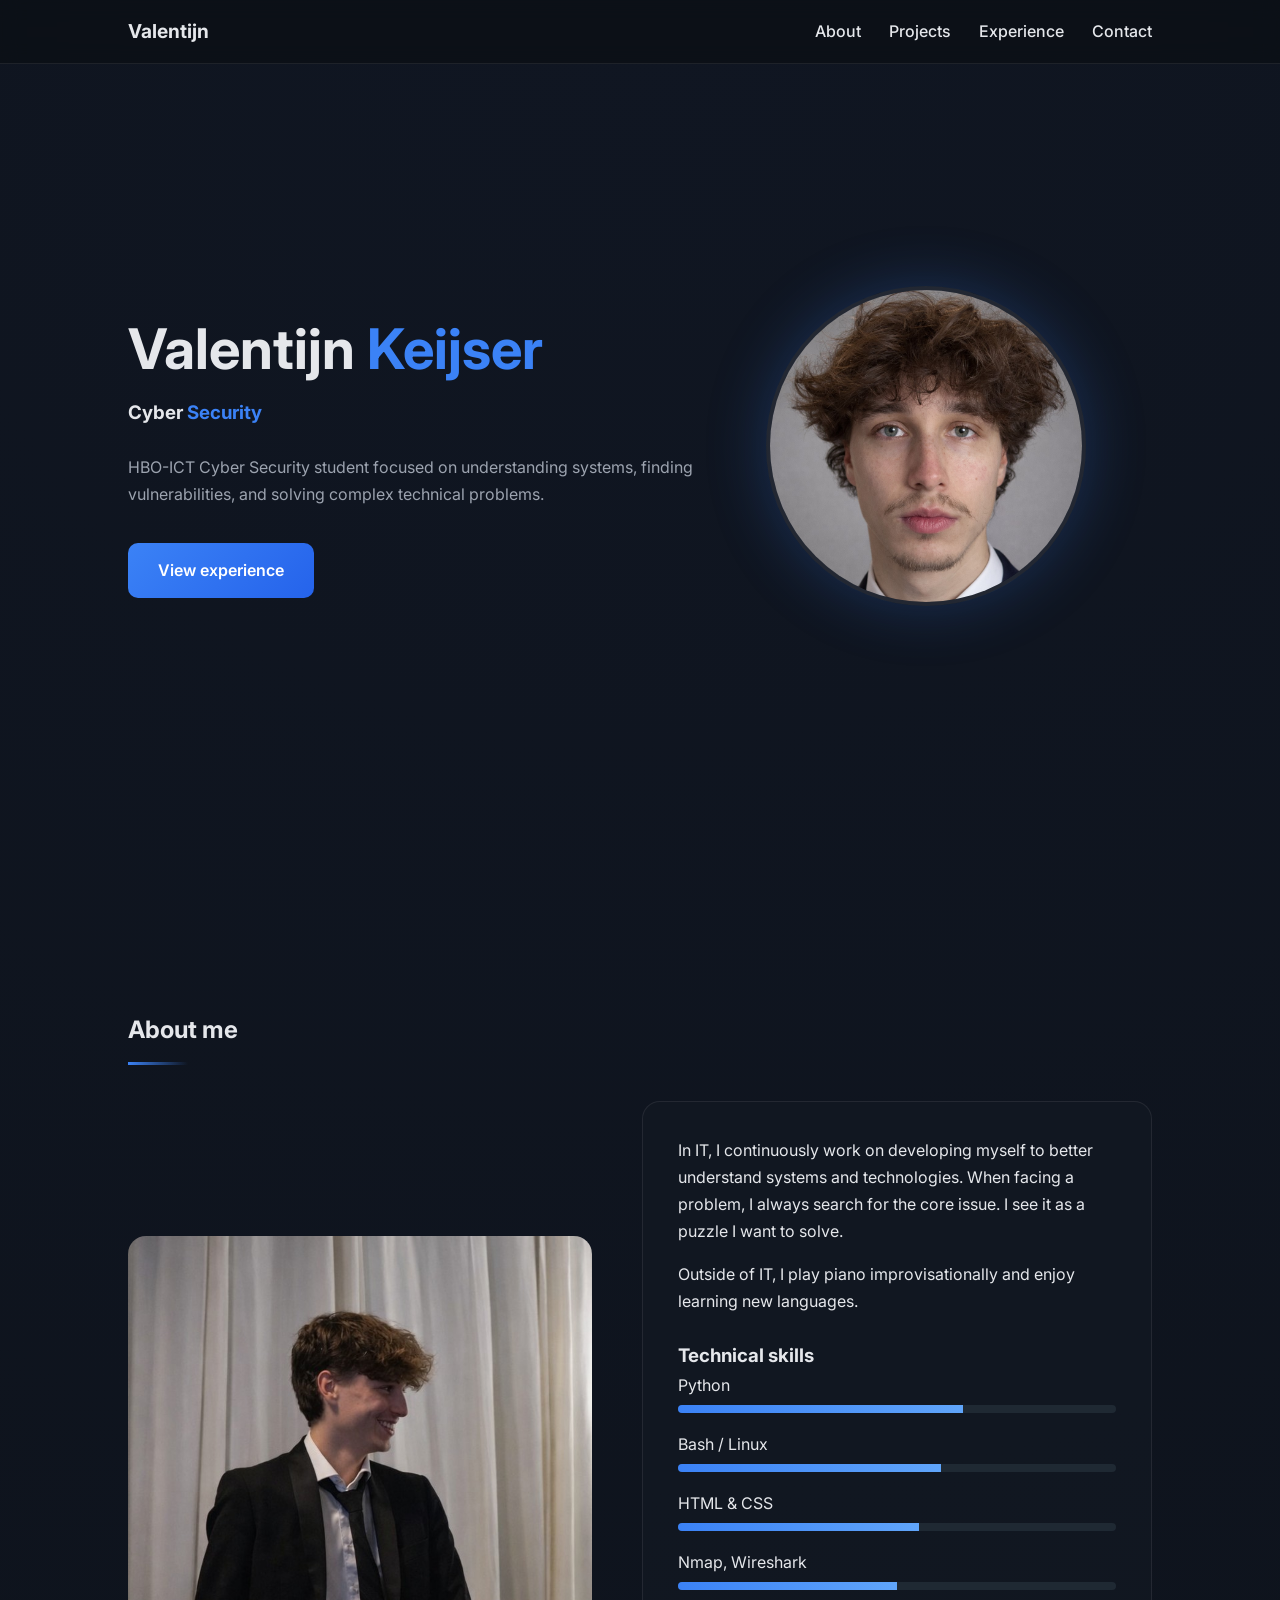
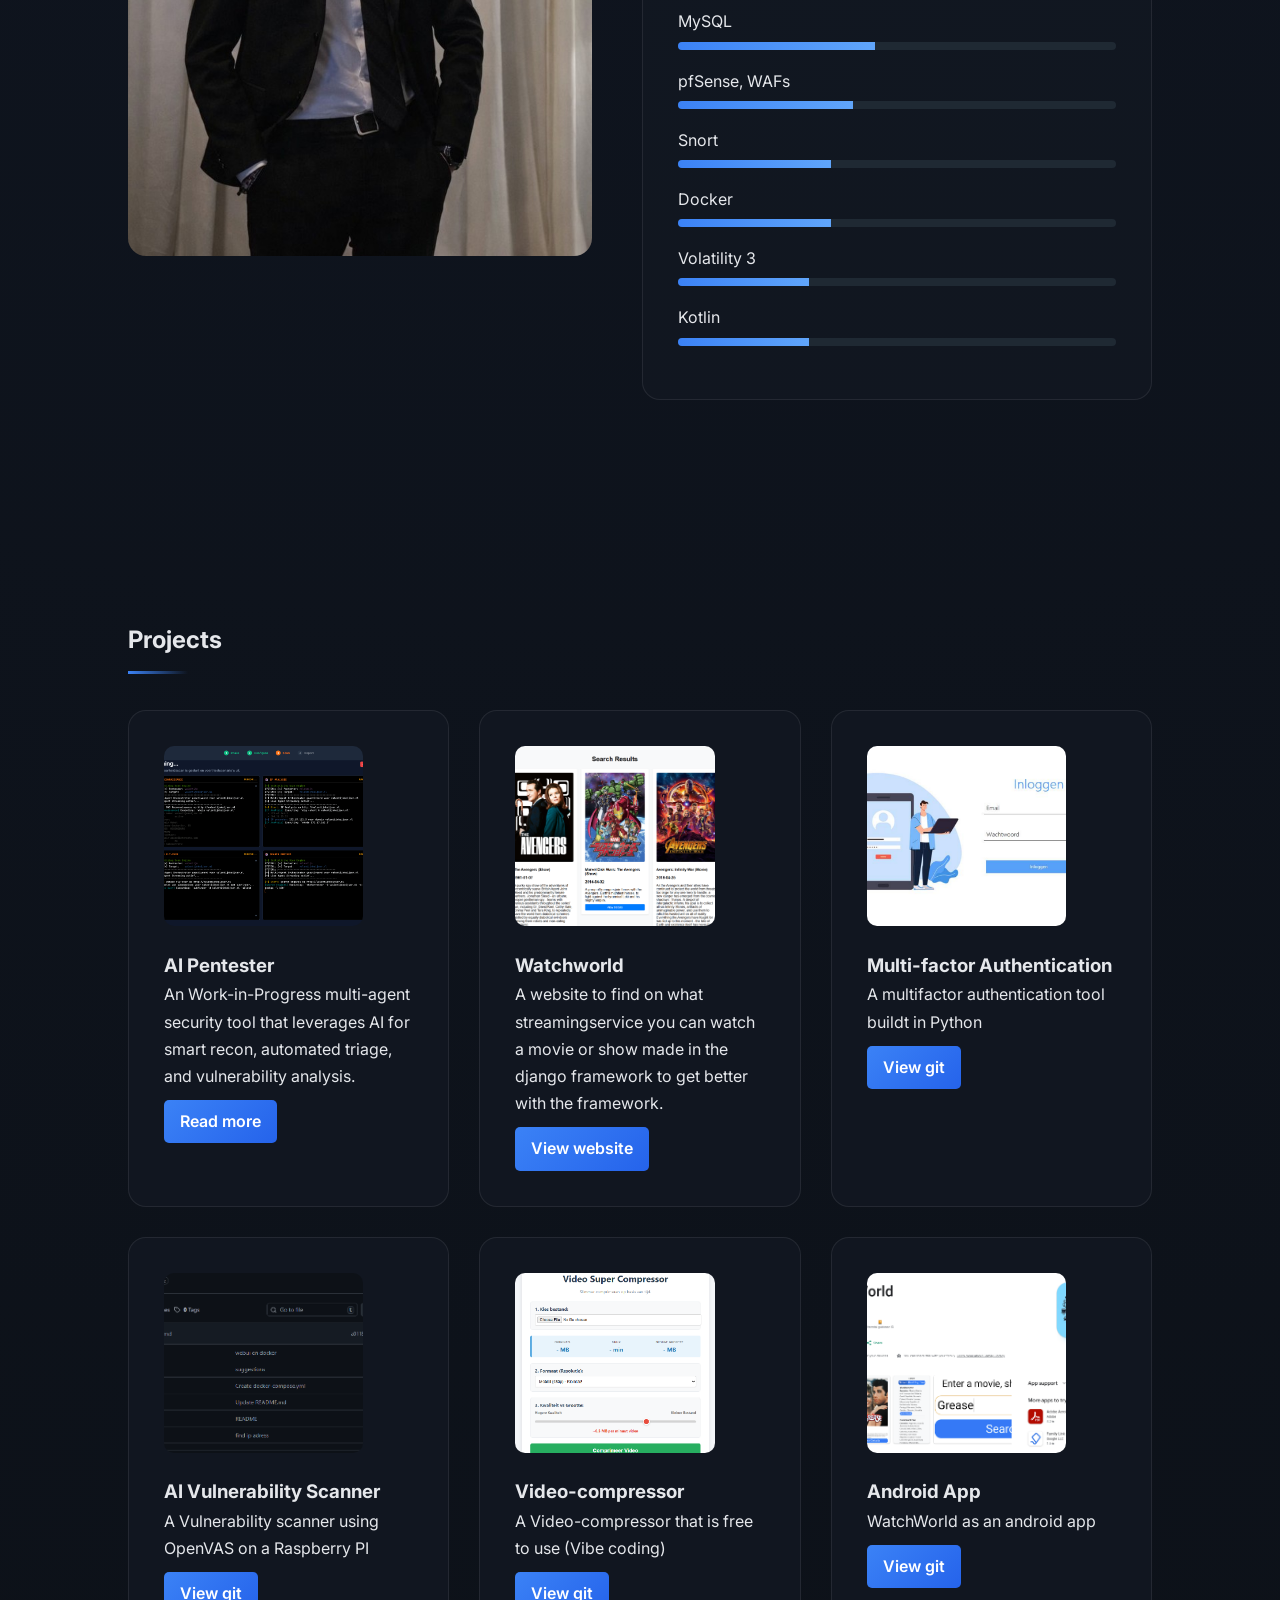
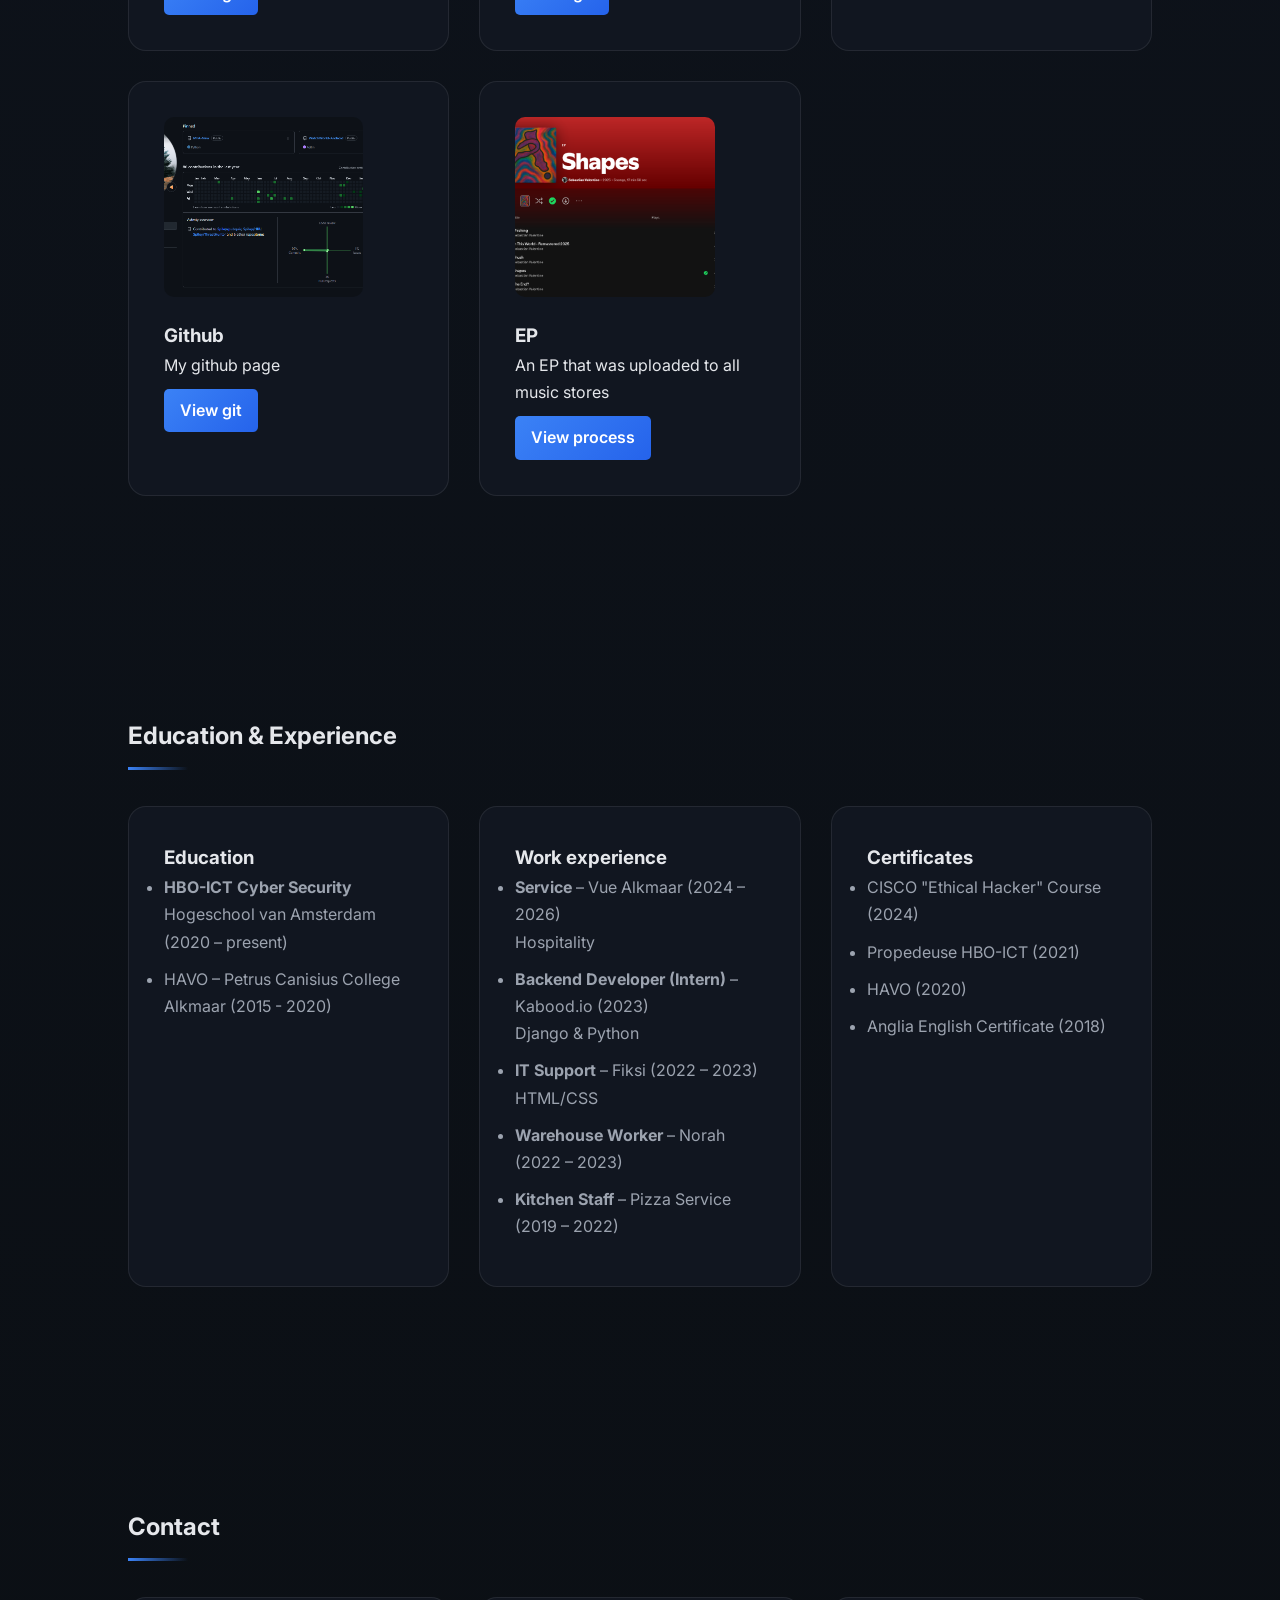
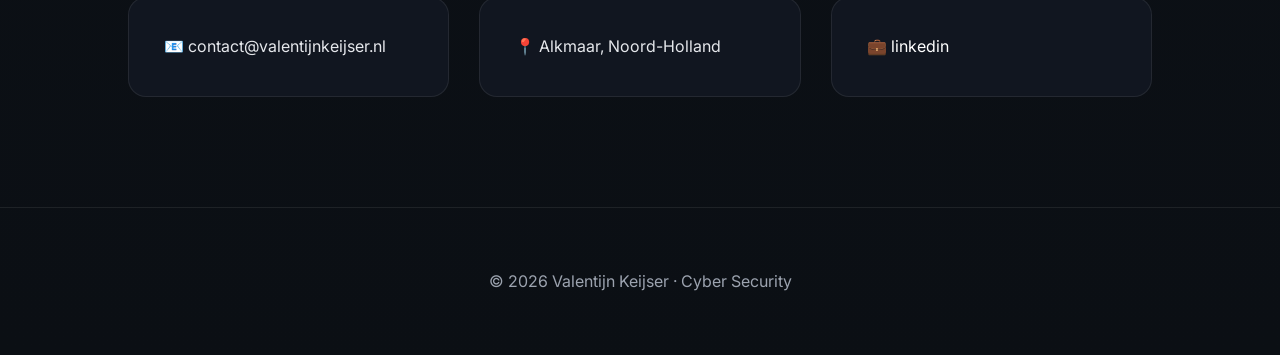
==== index.html @ 99e88773 "contact" ====
<!DOCTYPE html>
<html lang="en">
<head>
  <meta charset="UTF-8">
  <title>Valentijn Keijser – Cyber Security</title>
  <meta name="viewport" content="width=device-width, initial-scale=1.0">

  <!-- Icons -->
  <link rel="icon" type="image/png" href="assets/img/favicon.png">

  <link href="https://cdn.jsdelivr.net/npm/bootstrap-icons/font/bootstrap-icons.css" rel="stylesheet">

  <!-- Font -->
  <link href="https://fonts.googleapis.com/css2?family=Inter:wght@300;400;600;700&display=swap" rel="stylesheet">
  <link rel="stylesheet" href="styles.css">
</head>
<body>

<nav>
  <a href="#hero" class="logo"><b>Valentijn</b></a>

  <!-- Hamburger button -->
  <button class="nav-toggle" aria-label="Toggle navigation">
    <i class="bi bi-list"></i>
  </button>

  <ul class="nav-links">
    <li><a href="#about">About</a></li>
    <li><a href="#projects">Projects</a></li>
    <li><a href="#experience">Experience</a></li>
    <li><a href="#contact">Contact</a></li>
  </ul>
</nav>


<section id="hero">
  <div class="hero-text reveal">
    <h1>Valentijn <span>Keijser</span></h1>
    <h3>Cyber <span>Security</span></h3>
    <p>
      HBO-ICT Cyber Security student focused on understanding systems,
      finding vulnerabilities, and solving complex technical problems.
    </p>
    <a class="btn" href="#experience">View experience</a>
  </div>
  <div class="hero-img reveal">
    <img src="assets/img/profile.jpg" alt="Valentijn Keijser">
  </div>
</section>

<section id="about">
  <h2 class="reveal">About me</h2>
  <div class="about-grid">
    <div class="about-img reveal">
      <img src="assets/img/about.jpg" alt="About Valentijn">
    </div>
    <div class="card reveal">
      <p>
        In IT, I continuously work on developing myself to better understand
        systems and technologies. When facing a problem, I always search for
        the core issue. I see it as a puzzle I want to solve.
      </p>
      <p style="margin-top:15px">
        Outside of IT, I play piano improvisationally and enjoy learning new languages.
      </p>

      <h3 style="margin-top:25px">Technical skills</h3>
      <div class="skill">Python<div class="bar"><span data-width="65%"></span></div></div>
      <div class="skill">Bash / Linux<div class="bar"><span data-width="60%"></span></div></div>
      <div class="skill">HTML & CSS<div class="bar"><span data-width="55%"></span></div></div>
      <div class="skill">Nmap, Wireshark<div class="bar"><span data-width="50%"></span></div></div>
      <div class="skill">MySQL<div class="bar"><span data-width="45%"></span></div></div>
      <div class="skill">pfSense, WAFs<div class="bar"><span data-width="40%"></span></div></div>
      <div class="skill">Snort<div class="bar"><span data-width="35%"></span></div></div>
      <div class="skill">Docker<div class="bar"><span data-width="35%"></span></div></div>
      <div class="skill">Volatility 3<div class="bar"><span data-width="30%"></span></div></div>
      <div class="skill">Kotlin<div class="bar"><span data-width="30%"></span></div></div>
    </div>
  </div>
</section>

<section id="projects">
  <h2 class="reveal">Projects</h2>
  <div class="grid">

    <div class="card reveal">
      <img src="assets/img/hoofd.png" alt="AI Pentest Tool Screenshot">
      <h3>AI Pentester</h3>
      <p>An Work-in-Progress multi-agent security tool that leverages AI for smart recon, automated triage, and vulnerability analysis.</p>
      <a href="pentest-tool.html" class="btn">Read more</a>
    </div>

    <div class="card reveal">
      <img src="assets/img/watchworld.png" alt="Project 1 Screenshot">
      <h3>Watchworld</h3>
      <p>A website to find on what streamingservice you can watch a movie or show made in the django framework to get better with the framework.</p>
      <a href="https://spiley.pythonanywhere.com/" target="_blank" class="btn">View website</a>
    </div>

    <div class="card reveal">
      <img src="assets/img/MFA.png" alt="Project 2 Screenshot">
      <h3>Multi-factor Authentication</h3>
      <p>A multifactor authentication tool buildt in Python</p>
      <a href="https://github.com/Spiley/MFA-New" target="_blank" class="btn">View git</a>
    </div>

    <div class="card reveal">
      <img src="assets/img/openvas.png" alt="Project 1 Screenshot">
      <h3>AI Vulnerability Scanner</h3>
      <p>A Vulnerability scanner using OpenVAS on a Raspberry PI</p>
      <a href="https://github.com/Spiley/ThreatHunter" target="_blank" class="btn">View git</a>
    </div>

    <div class="card reveal">
      <img src="assets/img/compri.png" alt="Project 3 Screenshot">
      <h3>Video-compressor</h3>
      <p>A Video-compressor that is free to use (Vibe coding)</p>
      <a href="https://github.com/Spiley/Video-compressor" target="_blank" class="btn">View git</a>
    </div>

    <div class="card reveal">
      <img src="assets/img/androidwatch.png" alt="Project 4 Screenshot">
      <h3>Android App</h3>
      <p>WatchWorld as an android app</p>
      <a href="https://github.com/Spiley/WatchWorld-Android" target="_blank" class="btn">View git</a>
    </div>

    <div class="card reveal">
      <img src="assets/img/Git.png" alt="Project 6 Screenshot">
      <h3>Github</h3>
      <p>My github page</p>
      <a href="https://github.com/Spiley" target="_blank" class="btn">View git</a>
    </div>

    <div class="card reveal">
      <img src="assets/img/EP.png" alt="Project 5 Screenshot">
      <h3>EP</h3>
      <p>An EP that was uploaded to all music stores</p>
      <a href="https://spiley.github.io/HKU/" target="_blank" class="btn">View process</a>
    </div>

  </div>
</section>

<section id="experience">
  <h2 class="reveal">Education & Experience</h2>

  <div class="grid">
    <div class="card reveal">
      <h3>Education</h3>
      <ul class="list">
        <li><b>HBO-ICT Cyber Security</b><br>Hogeschool van Amsterdam (2020 – present)</li>
        <li>HAVO – Petrus Canisius College Alkmaar (2015 - 2020)</li>
      </ul>
    </div>

    <div class="card reveal">
      <h3>Work experience</h3>
      <ul class="list">
        <li><b>Service</b> – Vue Alkmaar (2024 – 2026)<br>Hospitality</li>
        <li><b>Backend Developer (Intern)</b> – Kabood.io (2023)<br>Django & Python</li>
        <li><b>IT Support</b> – Fiksi (2022 – 2023)<br>HTML/CSS</li>
        <li><b>Warehouse Worker</b> – Norah (2022 – 2023)</li>
        <li><b>Kitchen Staff</b> – Pizza Service (2019 – 2022)</li>
      </ul>
    </div>

    <div class="card reveal">
      <h3>Certificates</h3>
      <ul class="list">
        <li>CISCO "Ethical Hacker" Course (2024)</li>
        <li>Propedeuse HBO-ICT (2021)</li>
        <li>HAVO (2020)</li>
        <li>Anglia English Certificate (2018)</li>
      </ul>
    </div>
  </div>
</section>

<section id="contact">
  <h2 class="reveal">Contact</h2>
  <div class="grid">
    <div class="card reveal">📧 contact@valentijnkeijser.nl</div>
    <div class="card reveal">📍 Alkmaar, Noord-Holland</div>
    <a href="https://www.linkedin.com/in/valentijnkeijser" target="_blank" style="color: white;"><div class="card reveal">💼 linkedin</div></a></div>
  </div>
</section>

<footer>
  © 2026 Valentijn Keijser · Cyber Security
</footer>

<script>
  const reveals = document.querySelectorAll('.reveal');
  const skills = document.querySelectorAll('.bar span');

  function revealElements() {
    reveals.forEach(el => {
      const top = el.getBoundingClientRect().top;
      if (top < window.innerHeight - 100) el.classList.add('active');
    });

    skills.forEach(bar => {
      const top = bar.getBoundingClientRect().top;
      if (top < window.innerHeight - 100)
        bar.style.width = bar.dataset.width;
    });
  }

  // Run on scroll
  window.addEventListener('scroll', revealElements);

  // Run once on page load
  window.addEventListener('load', revealElements);
</script>

<script>
  const navToggle = document.querySelector('.nav-toggle');
  const navLinks = document.querySelector('.nav-links');

  navToggle.addEventListener('click', () => {
    navLinks.classList.toggle('show');
  });
</script>



</body>
</html>
---- styles.css ----
:root {
      --bg: #0b0f14;
      --card: rgba(18,24,34,0.9);
      --accent: #3b82f6;
      --accent-glow: rgba(59,130,246,0.25);
      --text: #e5e7eb;
      --muted: #9ca3af;
      --border: rgba(255,255,255,0.08);
    }

    * {
      margin: 0;
      padding: 0;
      box-sizing: border-box;
      font-family: 'Inter', sans-serif;
      scroll-behavior: smooth;
    }

    body {
      background: radial-gradient(circle at top, #101622, #0b0f14);
      color: var(--text);
      line-height: 1.7;
    }

    section {
      padding: 110px 10%;
    }

    h1, h2, h3 {
      font-weight: 700;
    }

    h2 {
      margin-bottom: 50px;
      position: relative;
    }

    h2::after {
      content: "";
      position: absolute;
      bottom: -14px;
      left: 0;
      width: 60px;
      height: 3px;
      background: linear-gradient(90deg, var(--accent), transparent);
    }

    a { color: var(--accent); text-decoration: none; }

/* ================= NAVBAR ================= */

/* Main nav */
nav {
  position: fixed;
  top: 0;
  width: 100%;
  background: rgba(11,15,20,0.75);
  backdrop-filter: blur(10px);
  padding: 15px 10%;
  display: flex;
  justify-content: space-between;
  align-items: center;
  border-bottom: 1px solid var(--border);
  z-index: 100;
}

/* Nav links desktop */
nav ul.nav-links {
  display: flex;
  gap: 28px;
  list-style: none;
  margin: 0;
  padding: 0;
}

/* Nav links */
nav a {
  color: var(--text);
  text-decoration: none;
  font-weight: 500;
  transition: 0.25s;
}

nav a:hover {
  color: var(--accent);
}

/* Logo / brand */
nav .logo {
  font-weight: 700;
  font-size: 1.2rem;
  color: var(--text);
  text-decoration: none;
}

/* ================= HAMBURGER BUTTON ================= */
.nav-toggle {
  display: none; /* hidden on desktop */
  background: transparent; /* match navbar */
  border: 2px solid var(--accent);
  border-radius: 8px;
  padding: 8px 12px;
  color: var(--text);
  font-size: 1.6rem;
  cursor: pointer;
  transition: 0.25s;
}

.nav-toggle:hover {
  transform: translateY(-2px);
  box-shadow: 0 0 20px var(--accent-glow);
  color: var(--accent);
  border-color: var(--accent);
}

.nav-toggle i {
  pointer-events: none; /* only button clickable */
}

/* ================= MOBILE RESPONSIVE ================= */
@media (max-width: 768px) {
  /* Show hamburger button */
  .nav-toggle {
    display: block;
  }

  /* Hide nav links by default, vertical dropdown */
  nav ul.nav-links {
    position: absolute;
    top: 70px; /* below navbar */
    left: 0;
    right: 0;
    background: var(--bg);
    flex-direction: column;
    width: auto;
    padding: 15px 10px;
    border-radius: 0 0 8px 8px;
    display: none; /* hidden by default */
    box-shadow: 0 8px 20px rgba(0,0,0,0.3);
    z-index: 99;
  }

  nav ul.nav-links li {
    margin-bottom: 12px;
    text-align: center;
  }

  /* Show nav when toggled */
  nav ul.nav-links.show {
    display: flex;
  }
}


    /* HERO */
    #hero {
      min-height: 100vh;
      display: grid;
      grid-template-columns: 1.2fr 0.8fr;
      align-items: center;
      gap: 60px;
    }

    .hero-text h1 { font-size: 3.5rem; }
    .hero-text span { color: var(--accent); }

    .hero-text p {
      color: var(--muted);
      margin: 25px 0 35px;
      max-width: 620px;
    }

    .btn {
      padding: 14px 30px;
      background: linear-gradient(135deg, var(--accent), #2563eb);
      border-radius: 10px;
      color: #fff;
      font-weight: 600;
      display: inline-block;
      transition: 0.25s;
    }

    .btn:hover {
      transform: translateY(-2px);
      box-shadow: 0 0 30px var(--accent-glow);
    }

    .hero-img img {
      width: 320px;
      height: 320px;
      border-radius: 50%;
      object-fit: cover;
      box-shadow: 0 0 60px var(--accent-glow);
      border: 4px solid var(--border);
    }

    /* CARDS */
    .card {
      background: var(--card);
      border: 1px solid var(--border);
      padding: 35px;
      border-radius: 18px;
      transition: 0.3s;
    }

    .card:hover {
      transform: translateY(-6px);
      box-shadow: 0 20px 40px rgba(0,0,0,0.45);
    }

    #projects .card img {
      width: 80%;
      height: 180px;
      object-fit: cover;
      border-radius: 10px;
      margin-bottom: 15px;
    }

    #projects .btn {
      display: inline-block;
      margin-top: 10px;
      text-decoration: none;
      padding: 8px 16px;
      background-color: #4a90e2;
      color: white;
      border-radius: 5px;
      transition: background-color 0.3s;
    }

    #projects .btn:hover {
      background-color: #357ab8;
    }

    /* REVEAL ANIMATION */
    .reveal {
      opacity: 0;
      transform: translateY(40px);
      transition: 0.8s ease;
    }

    .reveal.active {
      opacity: 1;
      transform: translateY(0);
    }

    /* ABOUT */
    .about-grid {
      display: grid;
      grid-template-columns: 1fr 1.1fr;
      gap: 50px;
      align-items: center;
    }

    .about-img img {
      width: 100%;
      border-radius: 18px;
    }

    /* SKILLS */
    .skill { margin-bottom: 18px; }
    .bar {
      height: 8px;
      background: #1f2933;
      border-radius: 6px;
      overflow: hidden;
      margin-top: 6px;
    }

    .bar span {
      display: block;
      height: 100%;
      width: 0;
      background: linear-gradient(90deg, var(--accent), #60a5fa);
      transition: width 1.5s ease;
    }

    /* GRID */
    .grid {
      display: grid;
      grid-template-columns: repeat(auto-fit, minmax(260px, 1fr));
      gap: 30px;
    }

    /* LIST */
    .list li {
      margin-bottom: 10px;
      color: var(--muted);
    }

    footer {
      text-align: center;
      padding: 60px;
      color: var(--muted);
      border-top: 1px solid var(--border);
    }

    @media(max-width:900px) {
      #hero { grid-template-columns: 1fr; text-align: center; }
      .about-grid { grid-template-columns: 1fr; }
    }
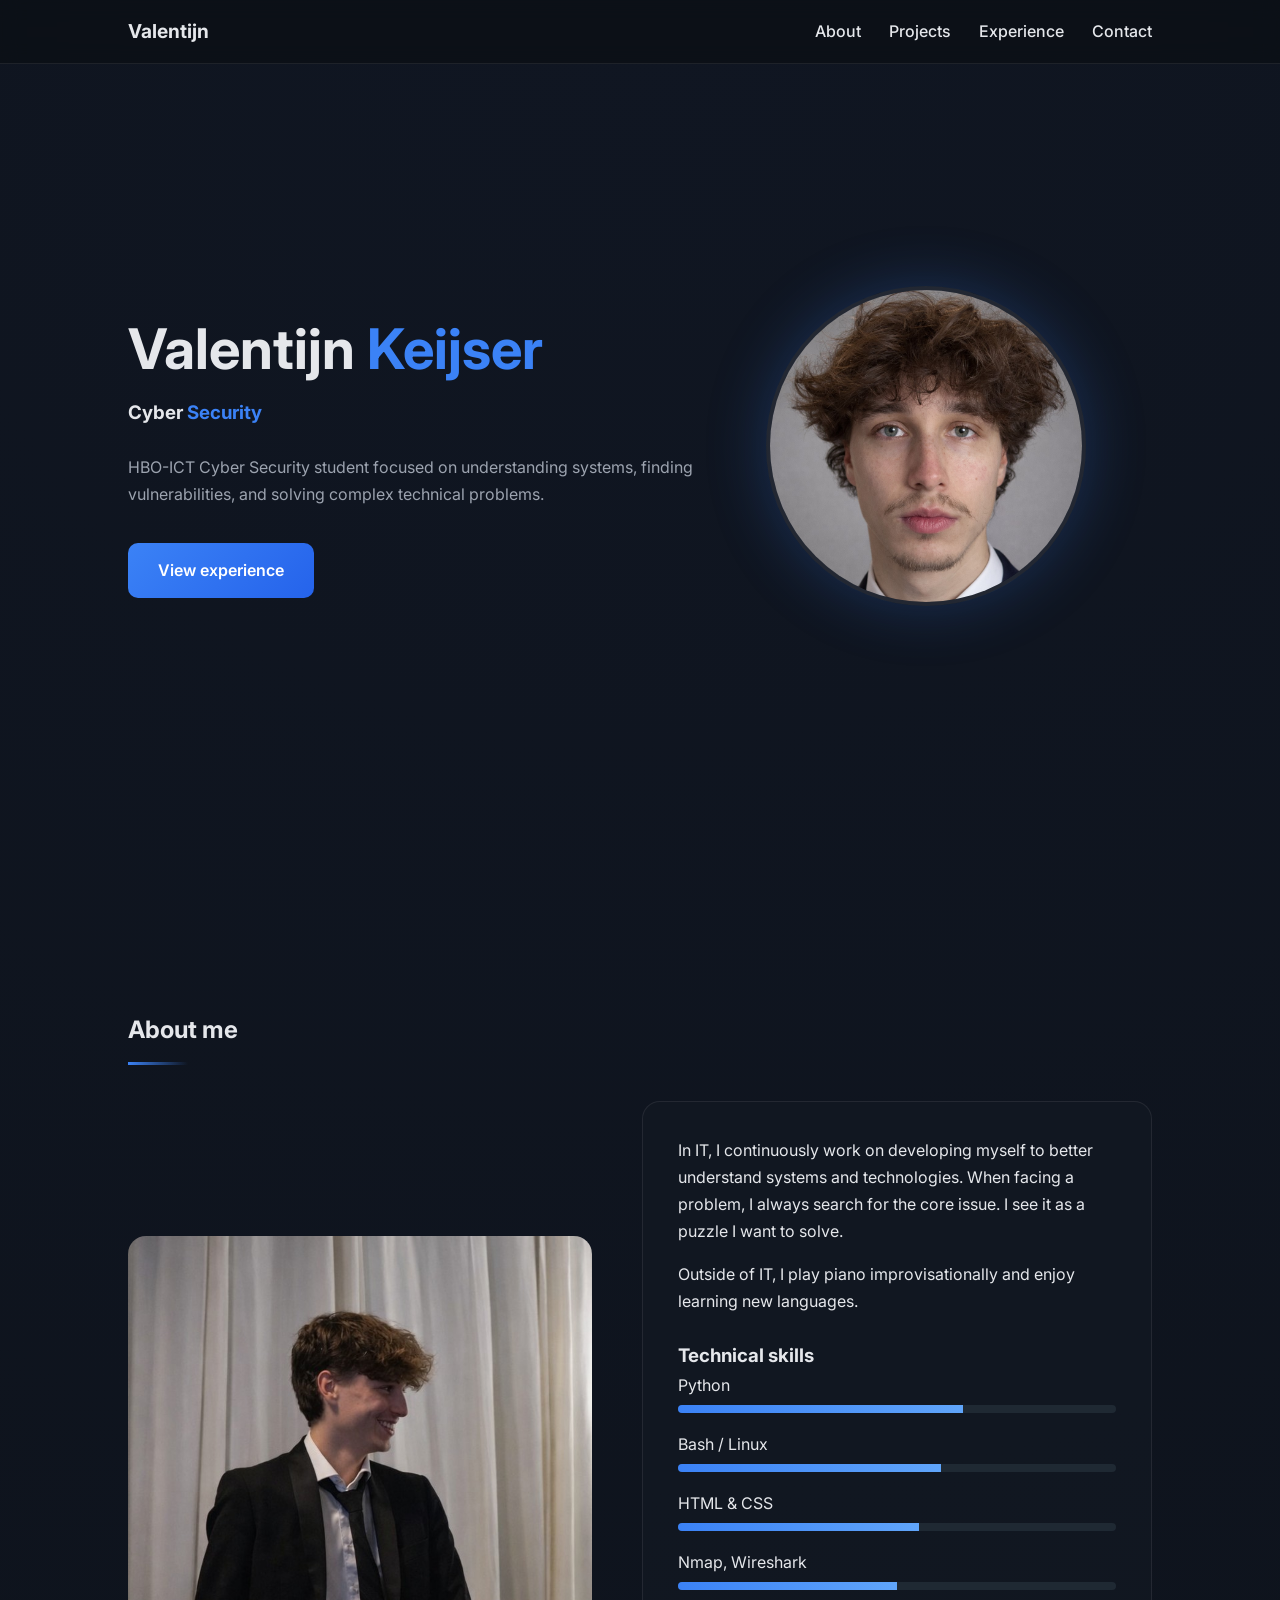
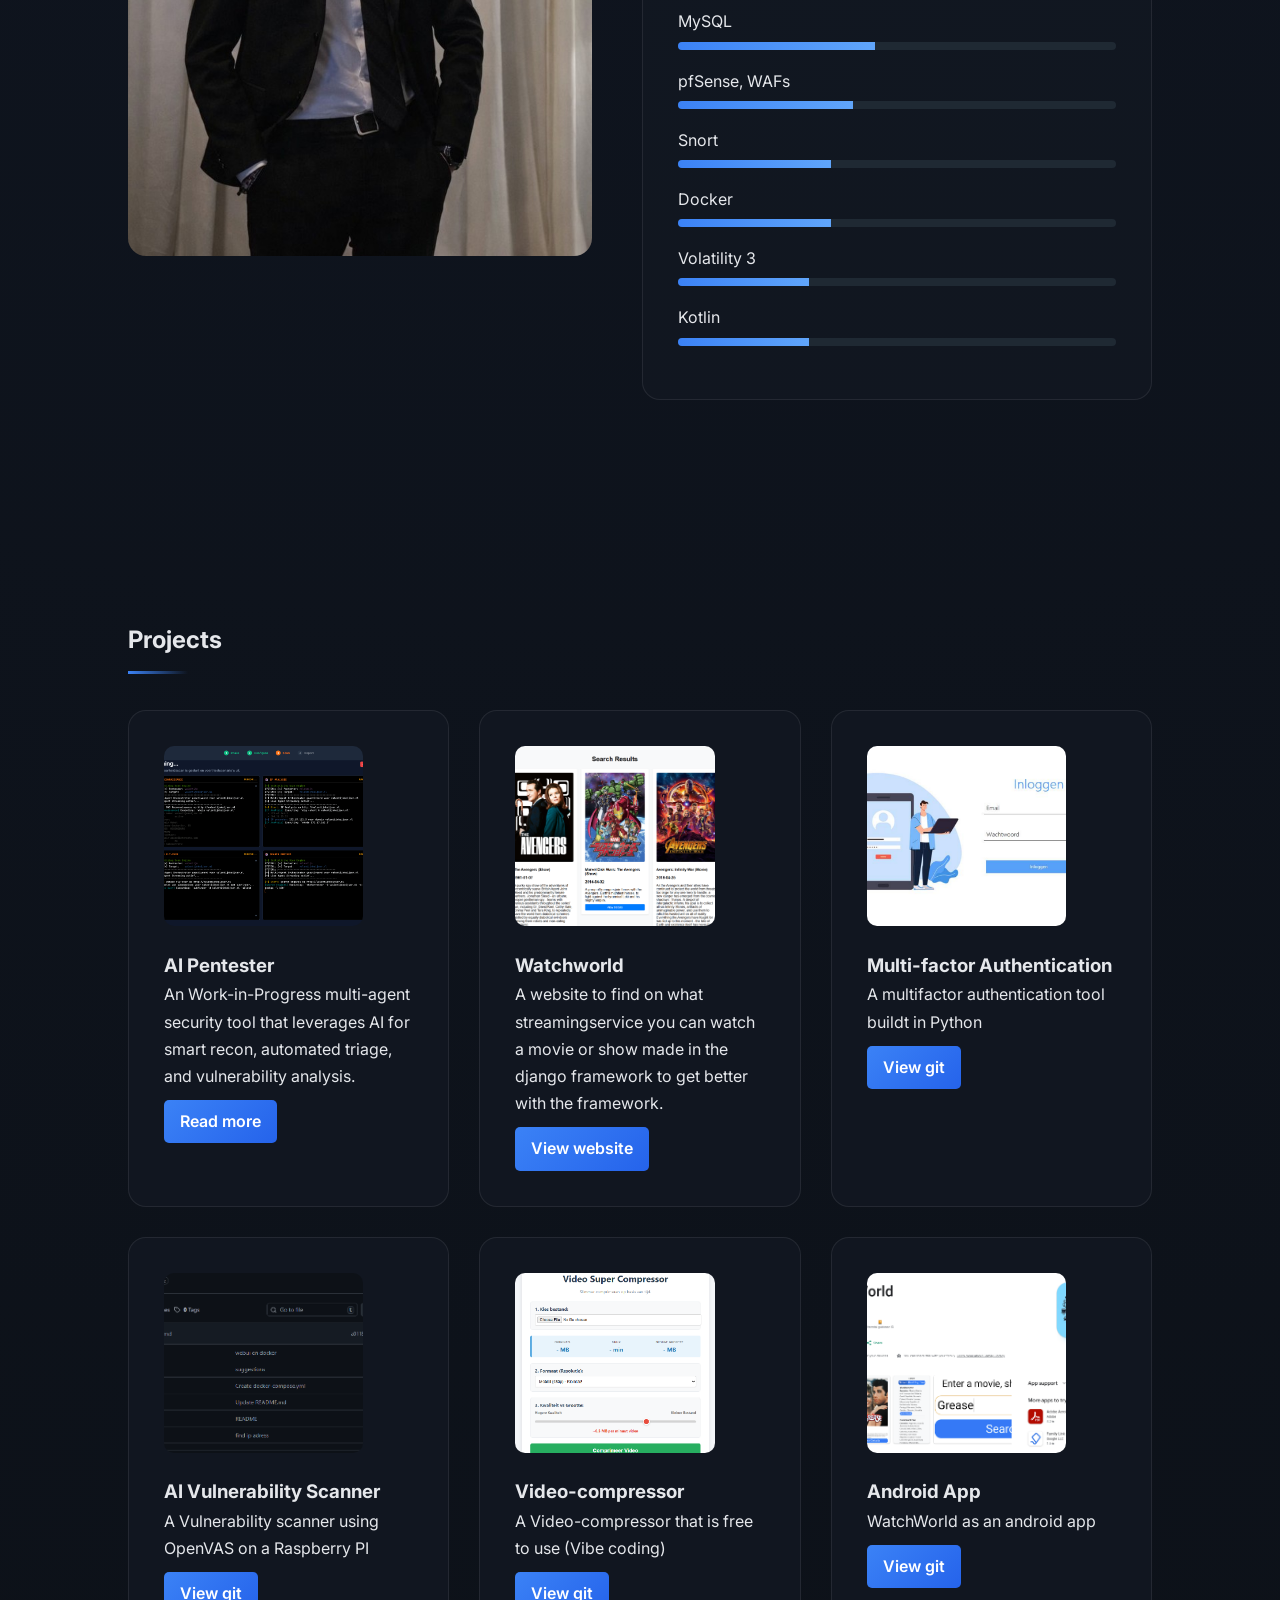
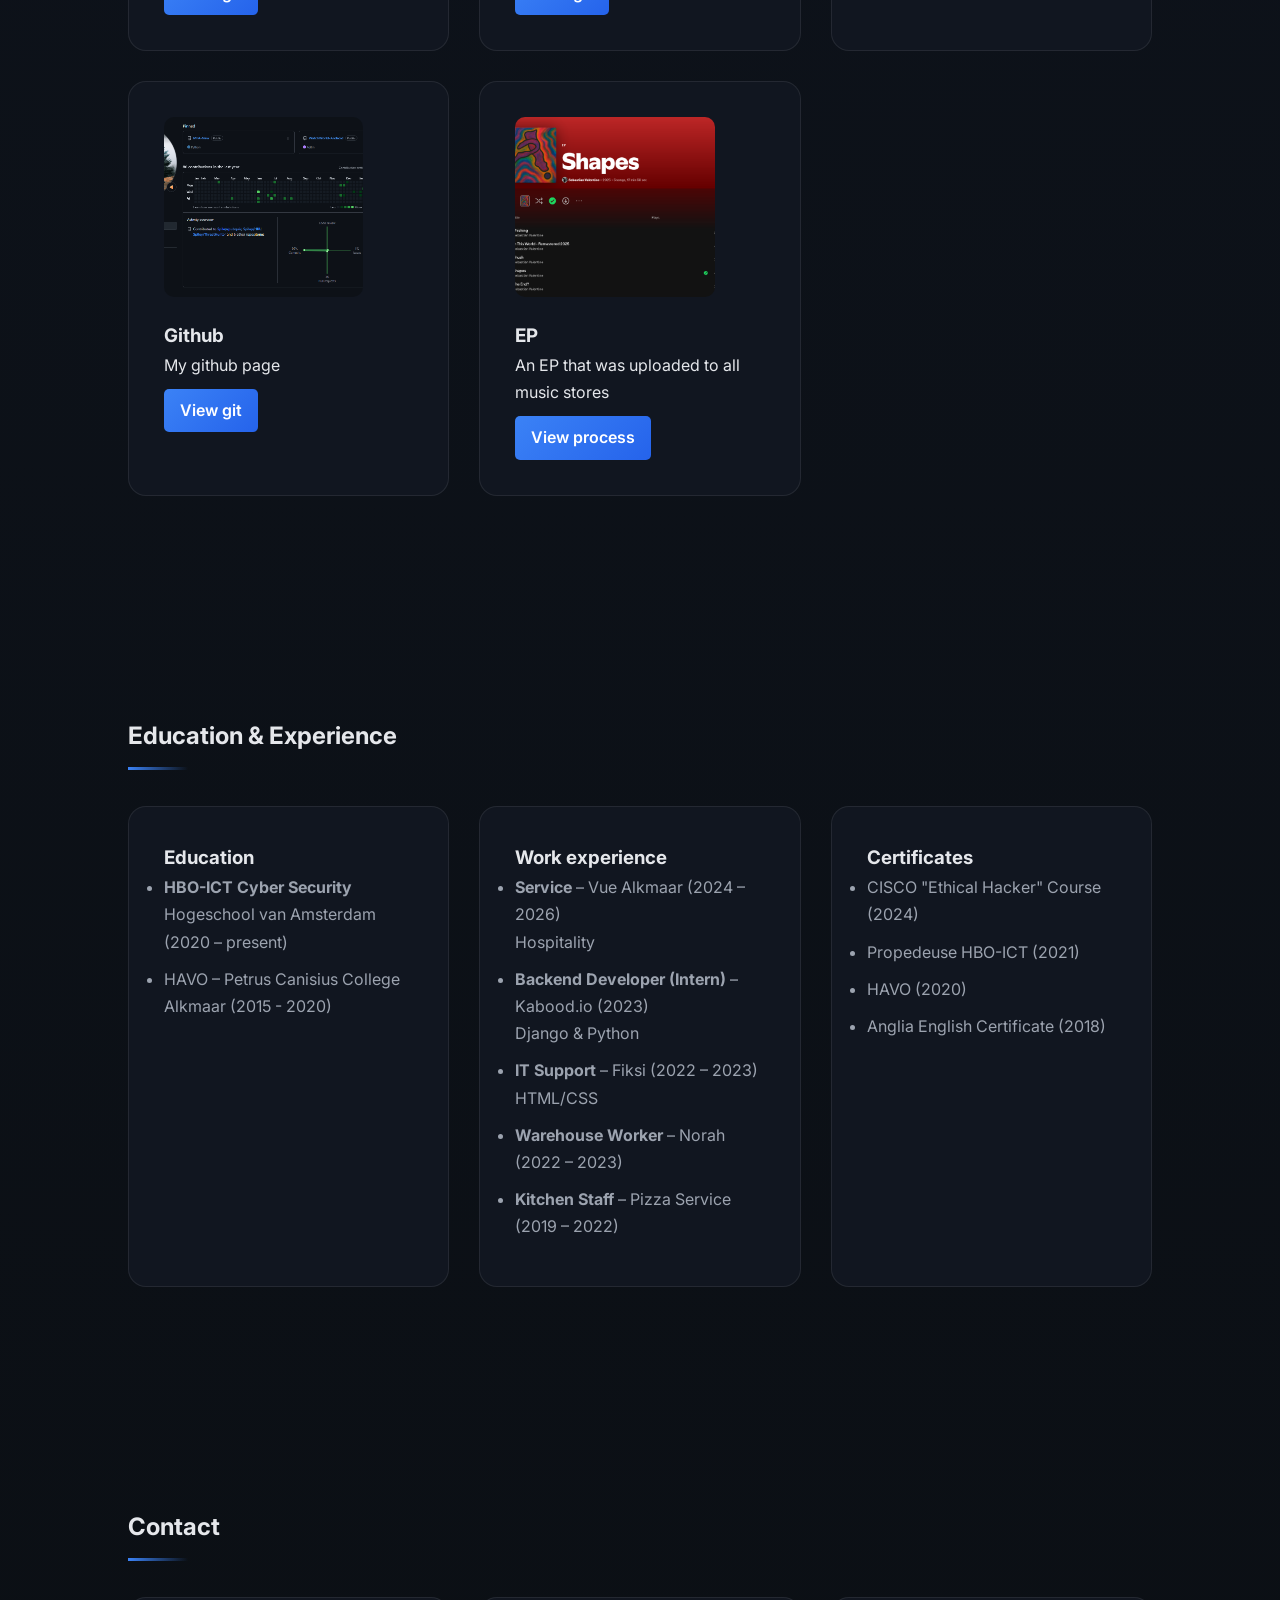
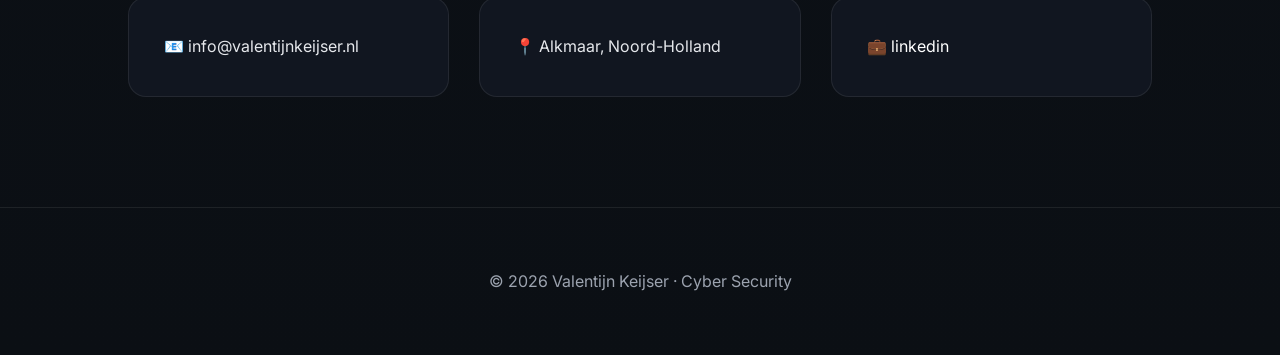
==== commit e29e7b2f: "info" ====
--- a/index.html
+++ b/index.html
@@ -180,7 +180,7 @@
 <section id="contact">
   <h2 class="reveal">Contact</h2>
   <div class="grid">
-    <div class="card reveal">📧 contact@valentijnkeijser.nl</div>
+    <div class="card reveal">📧 info@valentijnkeijser.nl</div>
     <div class="card reveal">📍 Alkmaar, Noord-Holland</div>
     <a href="https://www.linkedin.com/in/valentijnkeijser" target="_blank" style="color: white;"><div class="card reveal">💼 linkedin</div></a></div>
   </div>
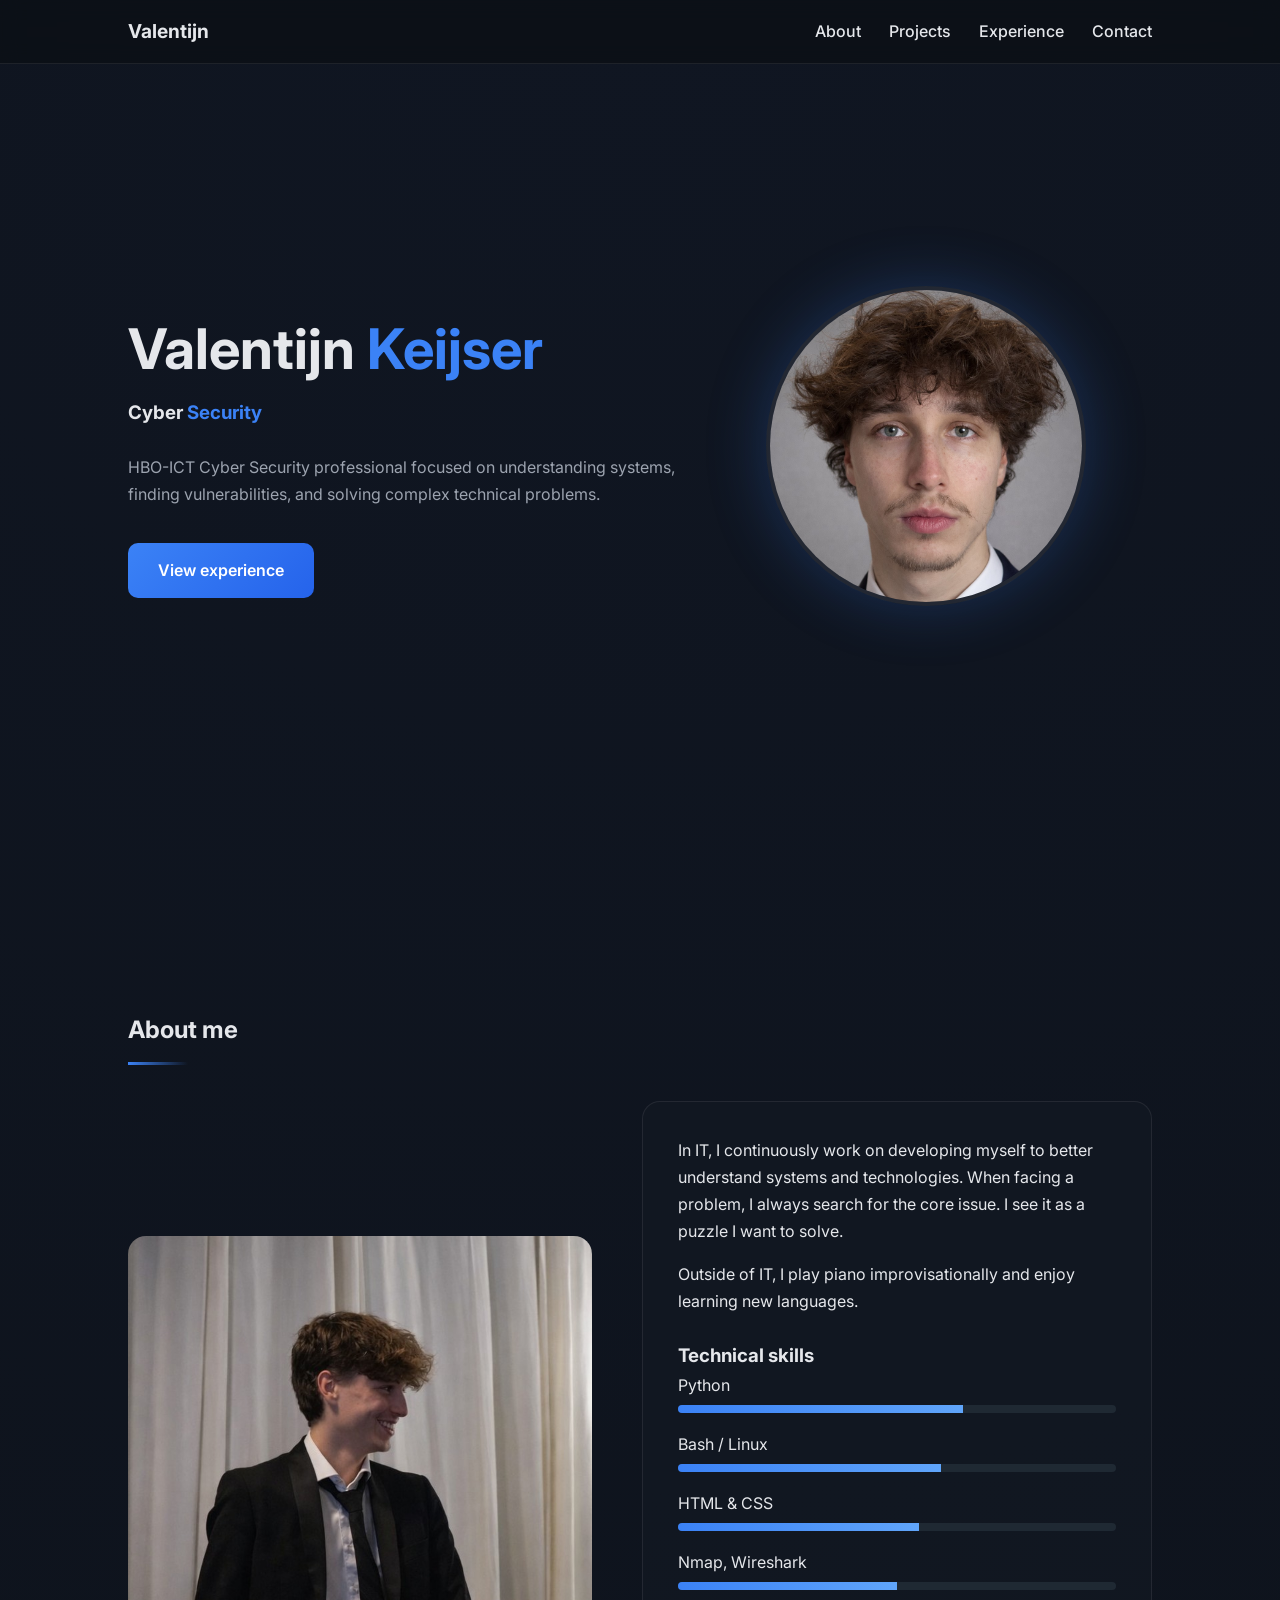
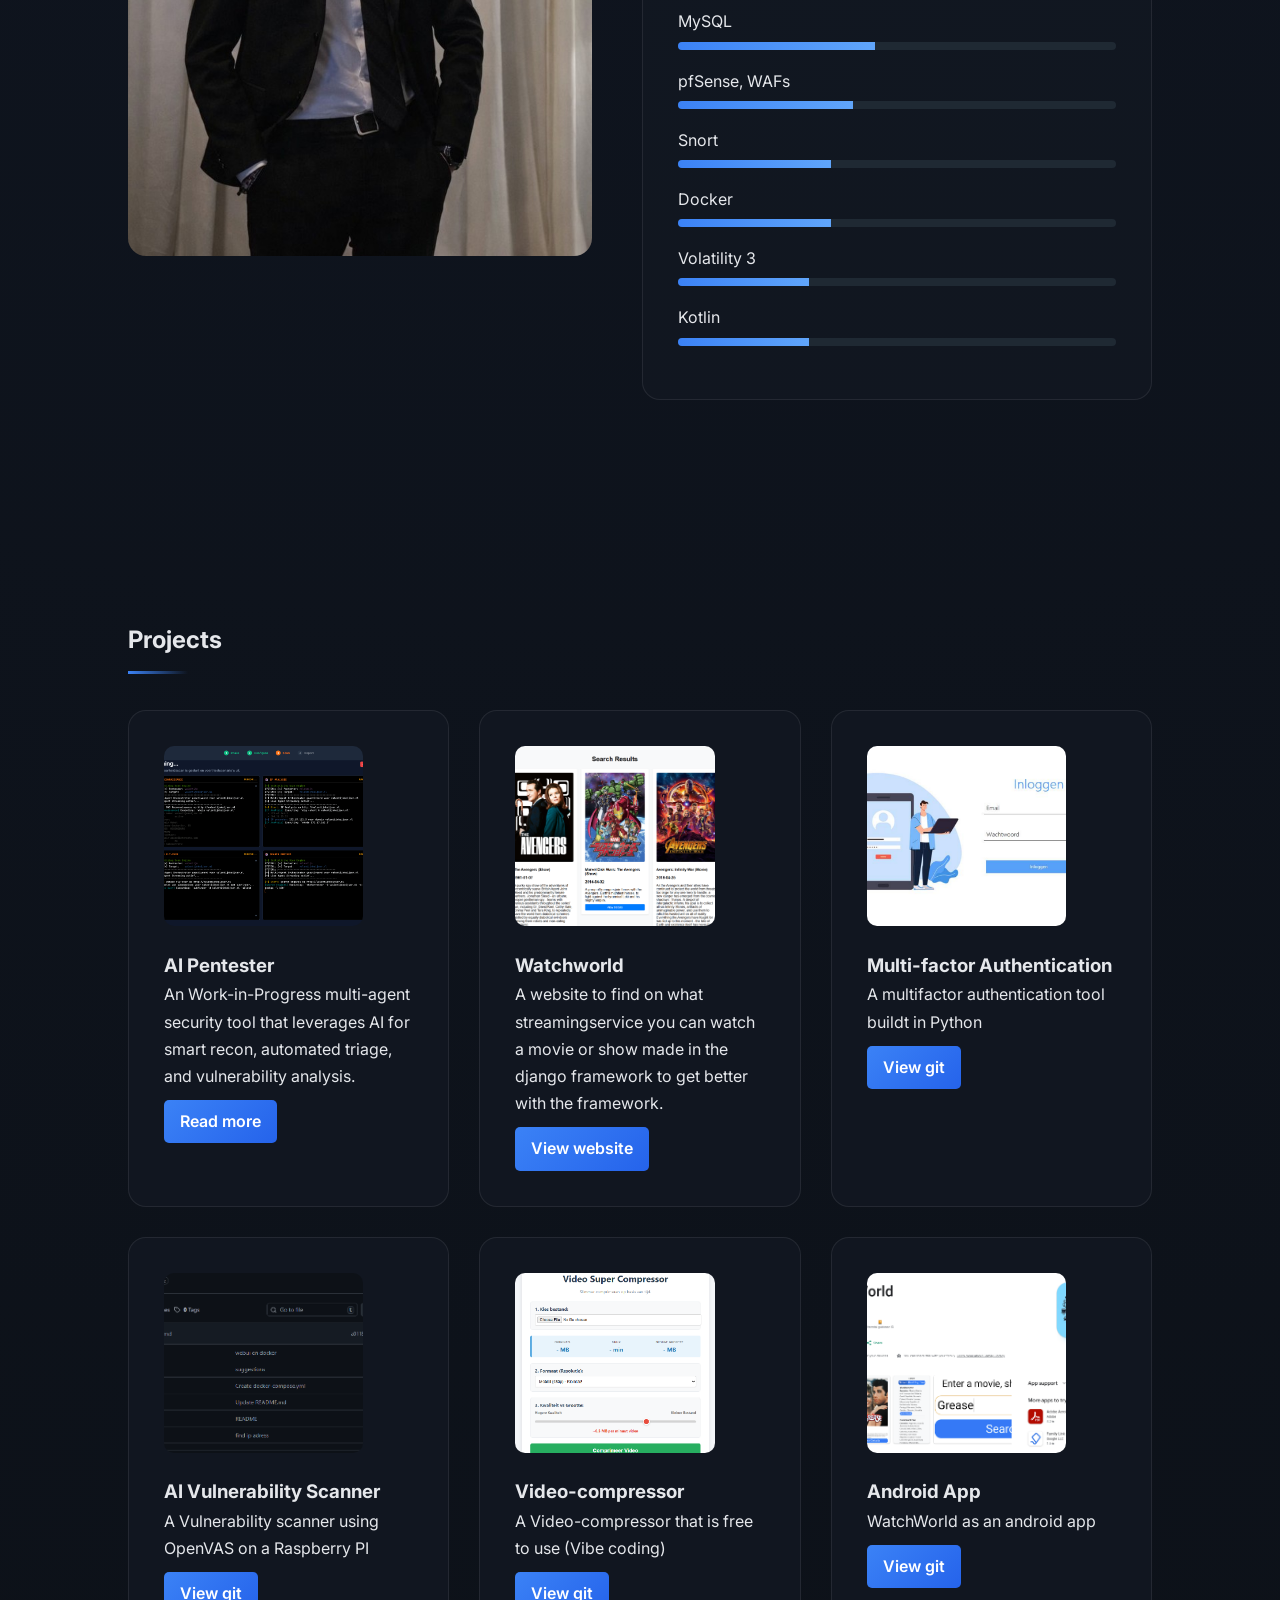
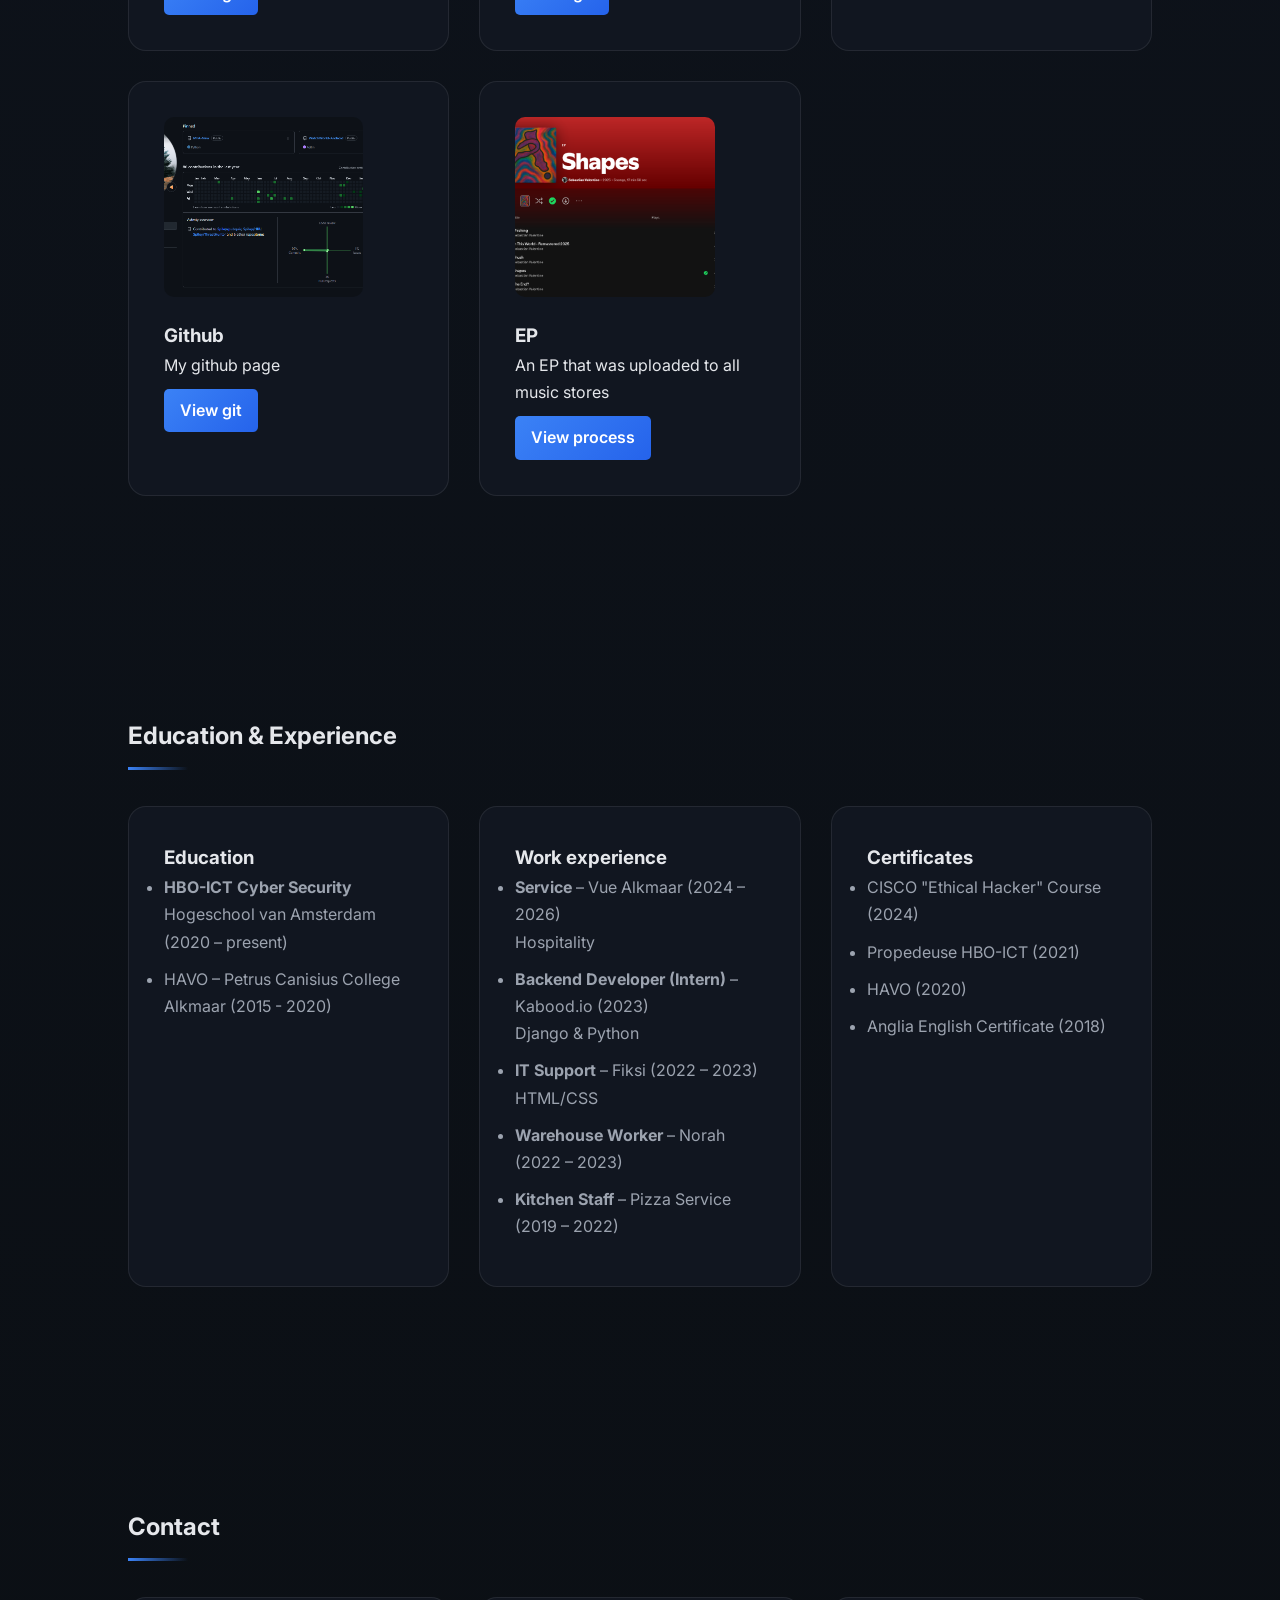
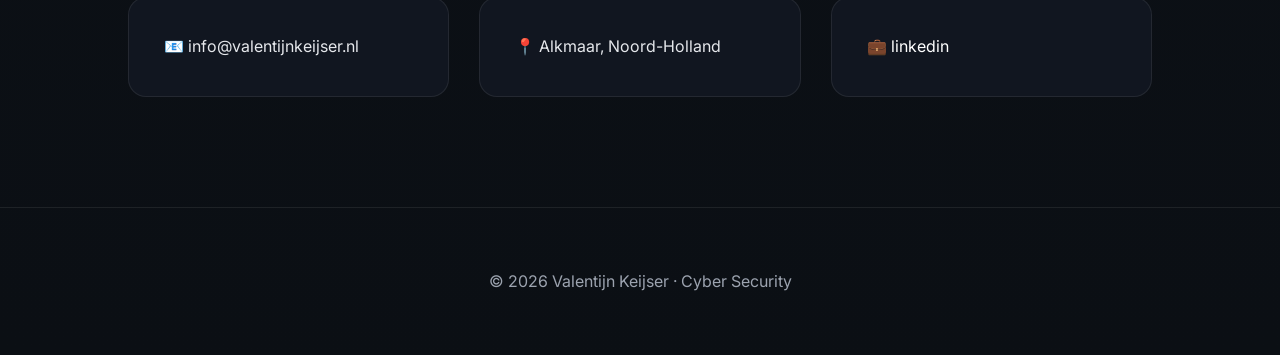
==== commit cff6c6c8: "spileyapps" ====
--- a/index.html
+++ b/index.html
@@ -38,7 +38,7 @@
     <h1>Valentijn <span>Keijser</span></h1>
     <h3>Cyber <span>Security</span></h3>
     <p>
-      HBO-ICT Cyber Security student focused on understanding systems,
+      HBO-ICT Cyber Security professional focused on understanding systems,
       finding vulnerabilities, and solving complex technical problems.
     </p>
     <a class="btn" href="#experience">View experience</a>
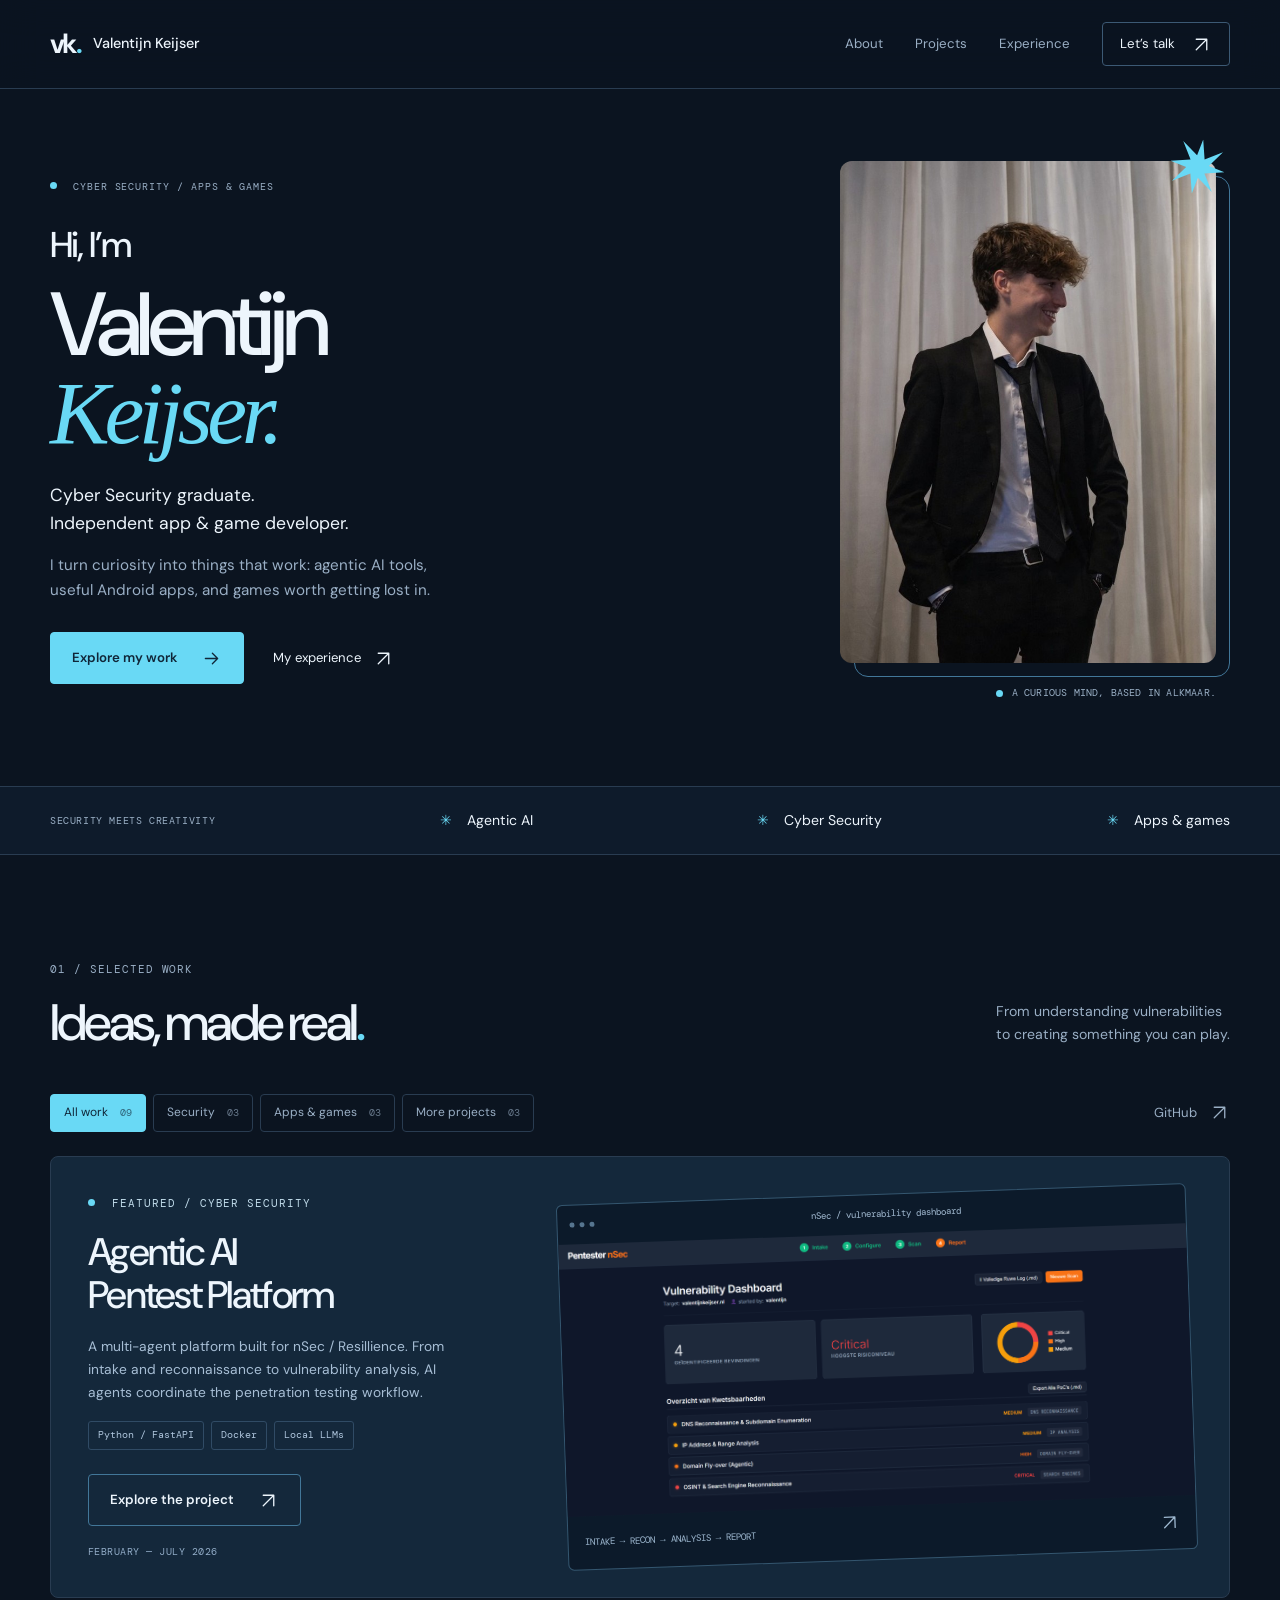
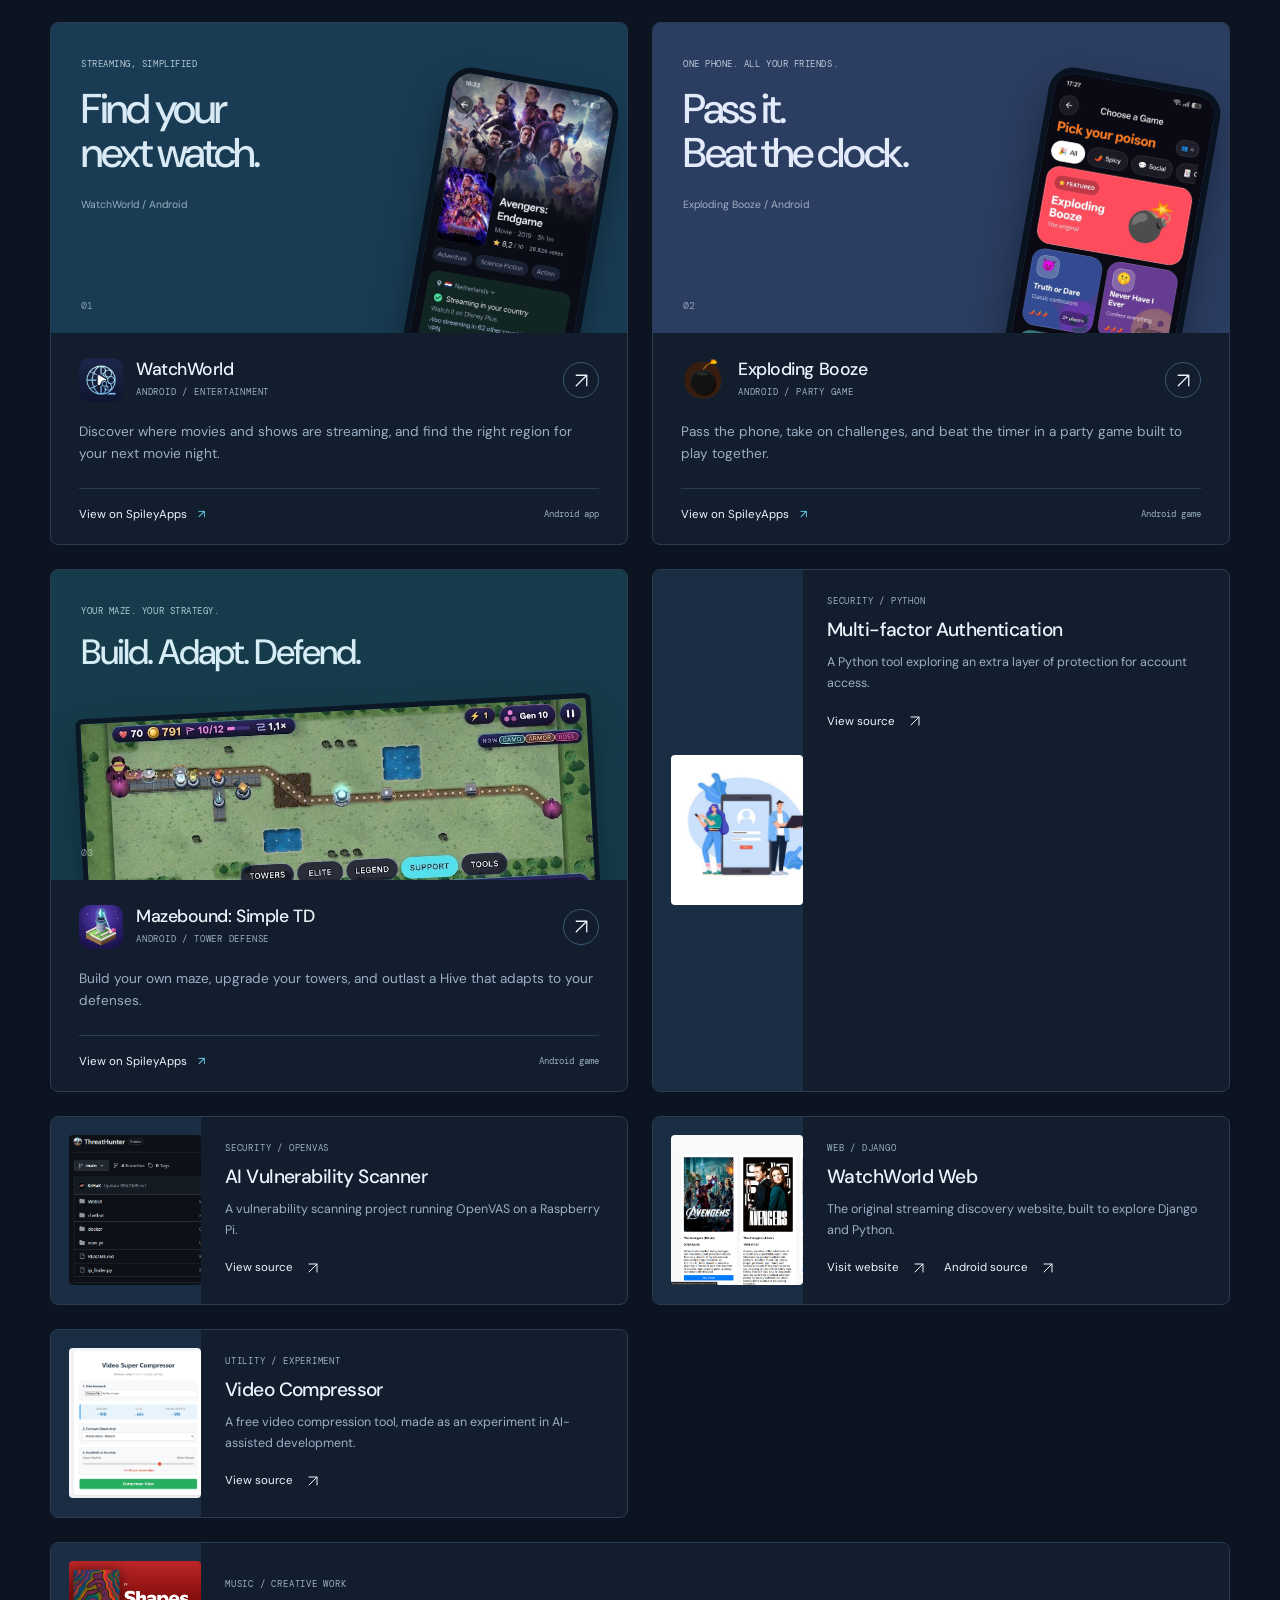
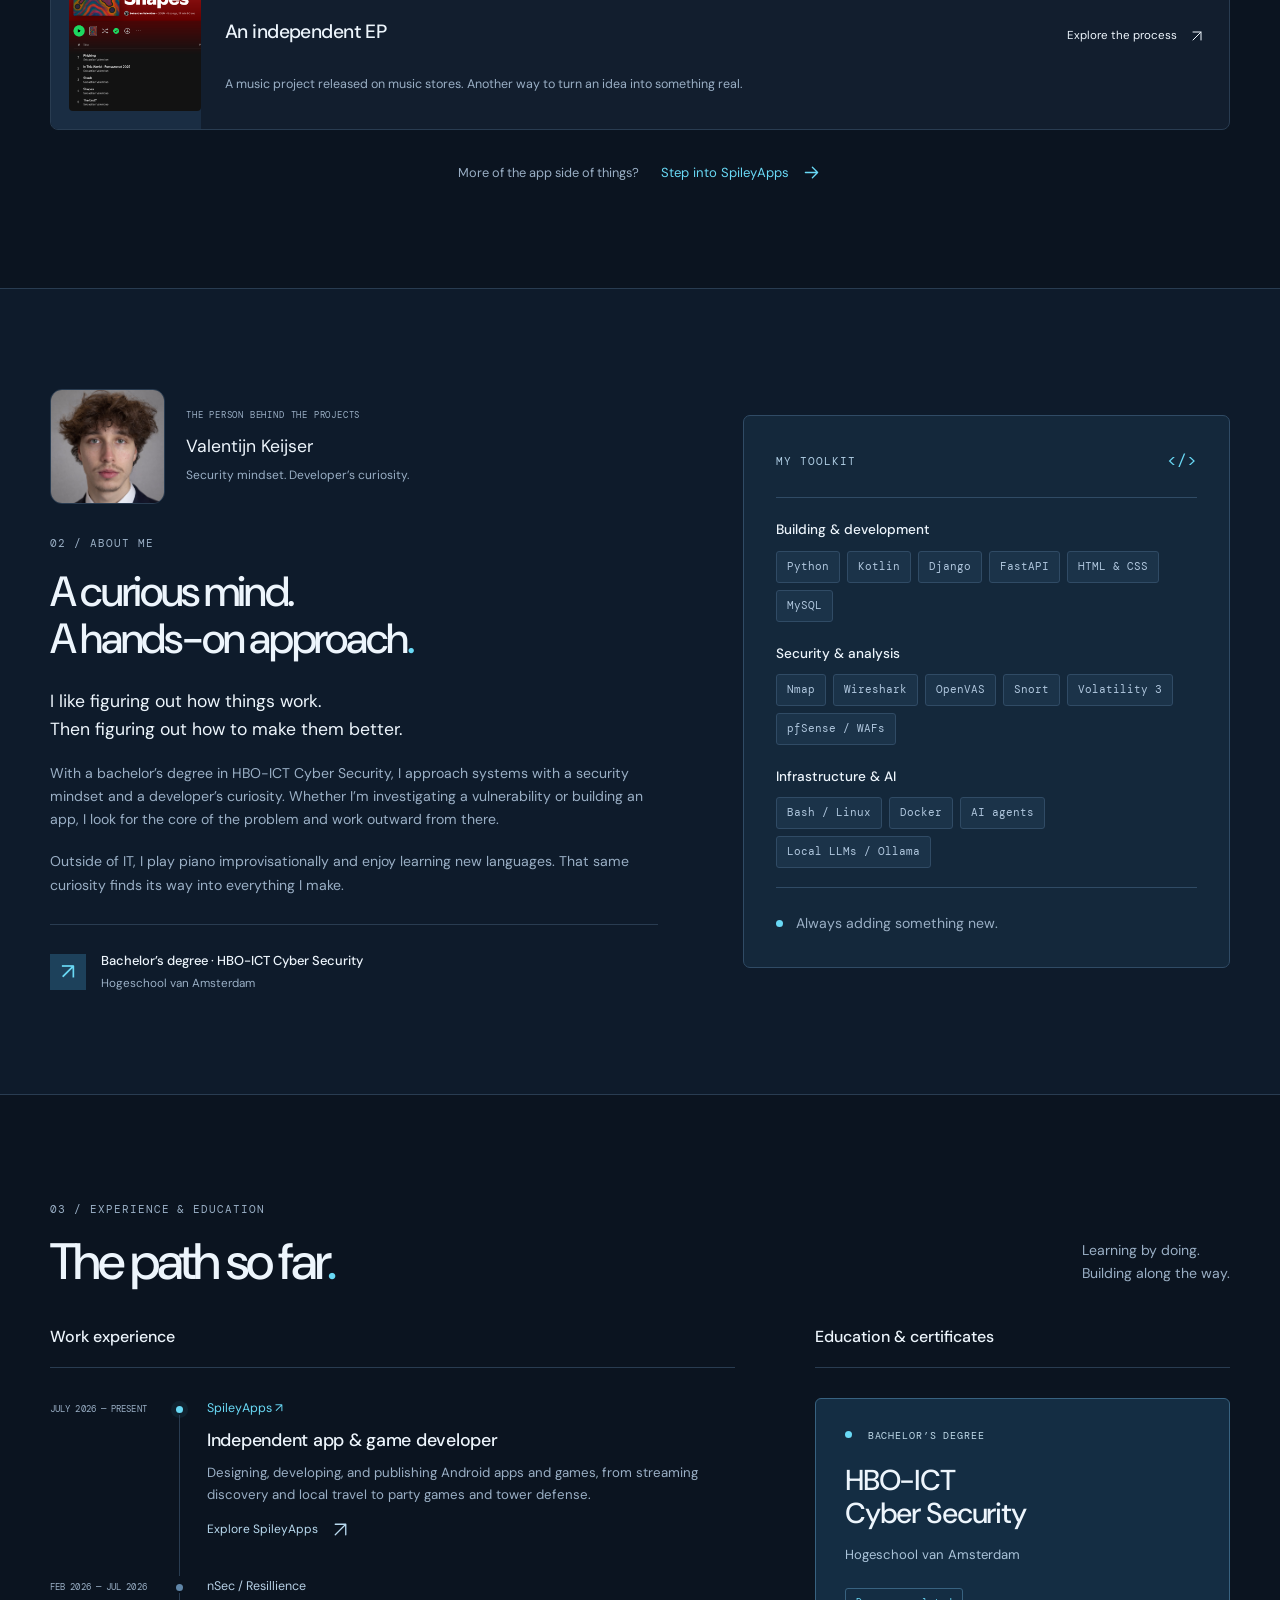
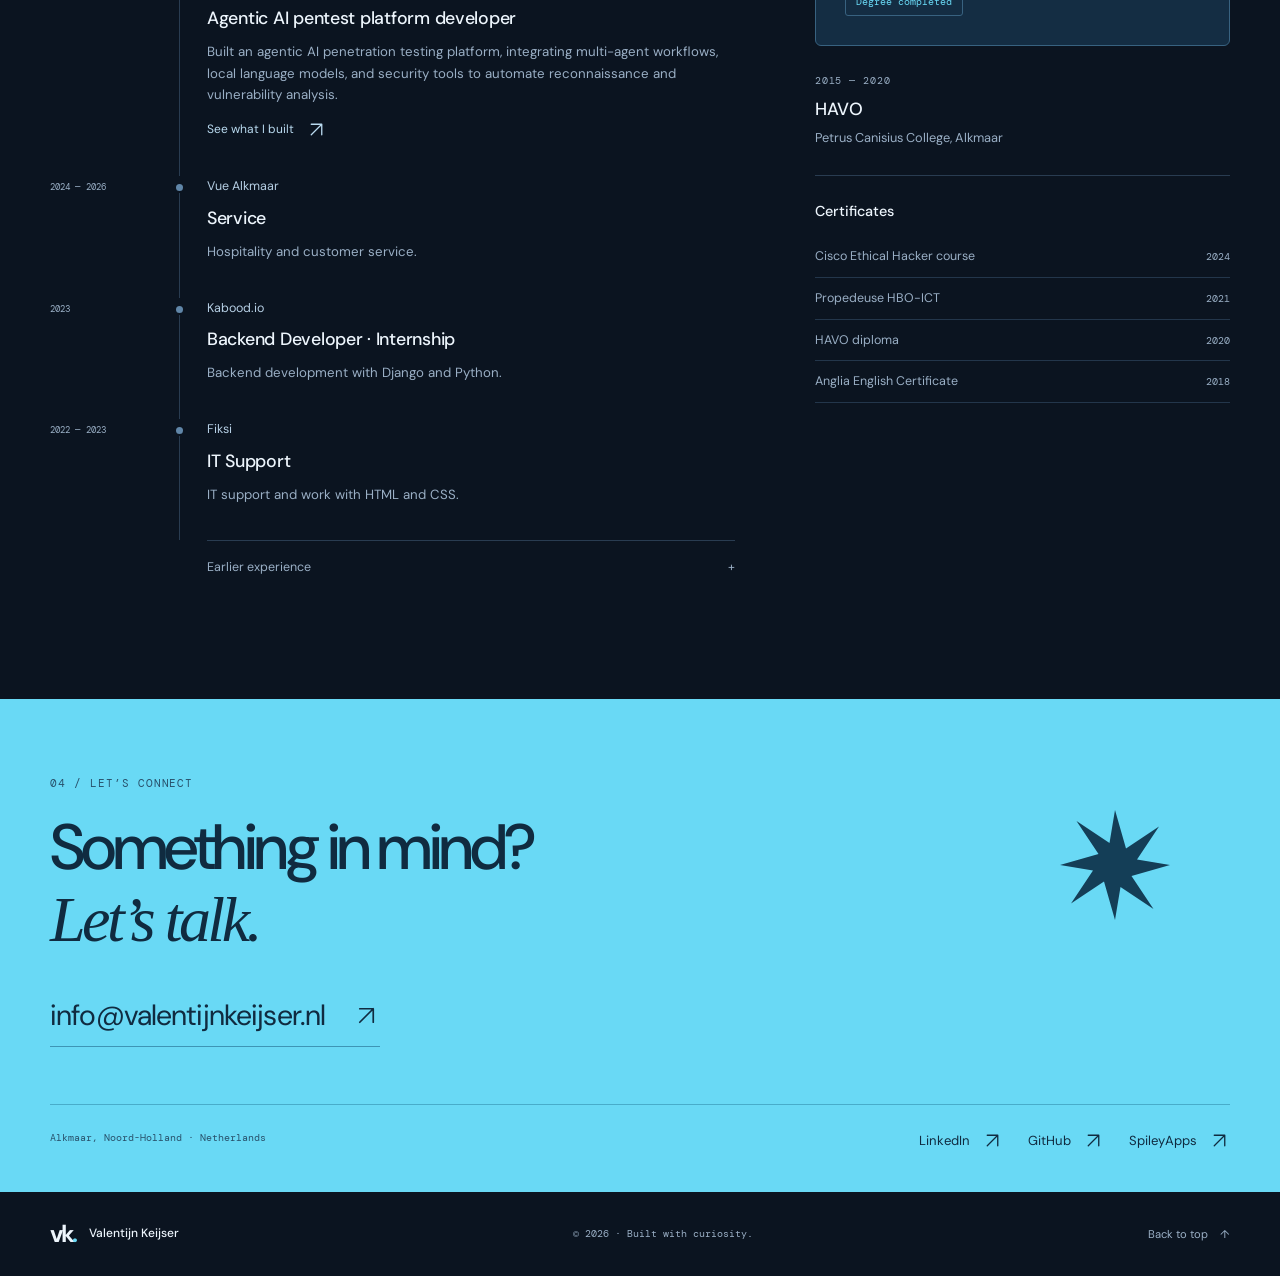
==== commit 9c88326e: "v2" ====
--- a/index.html
+++ b/index.html
@@ -1,230 +1,108 @@
-<!DOCTYPE html>
-<html lang="en">
-<head>
-  <meta charset="UTF-8">
-  <title>Valentijn Keijser – Cyber Security</title>
-  <meta name="viewport" content="width=device-width, initial-scale=1.0">
-
-  <!-- Icons -->
-  <link rel="icon" type="image/png" href="assets/img/favicon.png">
-
-  <link href="https://cdn.jsdelivr.net/npm/bootstrap-icons/font/bootstrap-icons.css" rel="stylesheet">
-
-  <!-- Font -->
-  <link href="https://fonts.googleapis.com/css2?family=Inter:wght@300;400;600;700&display=swap" rel="stylesheet">
-  <link rel="stylesheet" href="styles.css">
-</head>
-<body>
-
-<nav>
-  <a href="#hero" class="logo"><b>Valentijn</b></a>
-
-  <!-- Hamburger button -->
-  <button class="nav-toggle" aria-label="Toggle navigation">
-    <i class="bi bi-list"></i>
-  </button>
-
-  <ul class="nav-links">
-    <li><a href="#about">About</a></li>
-    <li><a href="#projects">Projects</a></li>
-    <li><a href="#experience">Experience</a></li>
-    <li><a href="#contact">Contact</a></li>
-  </ul>
-</nav>
-
-
-<section id="hero">
-  <div class="hero-text reveal">
-    <h1>Valentijn <span>Keijser</span></h1>
-    <h3>Cyber <span>Security</span></h3>
-    <p>
-      HBO-ICT Cyber Security professional focused on understanding systems,
-      finding vulnerabilities, and solving complex technical problems.
-    </p>
-    <a class="btn" href="#experience">View experience</a>
-  </div>
-  <div class="hero-img reveal">
-    <img src="assets/img/profile.jpg" alt="Valentijn Keijser">
-  </div>
-</section>
-
-<section id="about">
-  <h2 class="reveal">About me</h2>
-  <div class="about-grid">
-    <div class="about-img reveal">
-      <img src="assets/img/about.jpg" alt="About Valentijn">
-    </div>
-    <div class="card reveal">
-      <p>
-        In IT, I continuously work on developing myself to better understand
-        systems and technologies. When facing a problem, I always search for
-        the core issue. I see it as a puzzle I want to solve.
-      </p>
-      <p style="margin-top:15px">
-        Outside of IT, I play piano improvisationally and enjoy learning new languages.
-      </p>
-
-      <h3 style="margin-top:25px">Technical skills</h3>
-      <div class="skill">Python<div class="bar"><span data-width="65%"></span></div></div>
-      <div class="skill">Bash / Linux<div class="bar"><span data-width="60%"></span></div></div>
-      <div class="skill">HTML & CSS<div class="bar"><span data-width="55%"></span></div></div>
-      <div class="skill">Nmap, Wireshark<div class="bar"><span data-width="50%"></span></div></div>
-      <div class="skill">MySQL<div class="bar"><span data-width="45%"></span></div></div>
-      <div class="skill">pfSense, WAFs<div class="bar"><span data-width="40%"></span></div></div>
-      <div class="skill">Snort<div class="bar"><span data-width="35%"></span></div></div>
-      <div class="skill">Docker<div class="bar"><span data-width="35%"></span></div></div>
-      <div class="skill">Volatility 3<div class="bar"><span data-width="30%"></span></div></div>
-      <div class="skill">Kotlin<div class="bar"><span data-width="30%"></span></div></div>
-    </div>
-  </div>
-</section>
-
-<section id="projects">
-  <h2 class="reveal">Projects</h2>
-  <div class="grid">
-
-    <div class="card reveal">
-      <img src="assets/img/hoofd.png" alt="AI Pentest Tool Screenshot">
-      <h3>AI Pentester</h3>
-      <p>An Work-in-Progress multi-agent security tool that leverages AI for smart recon, automated triage, and vulnerability analysis.</p>
-      <a href="pentest-tool.html" class="btn">Read more</a>
-    </div>
-
-    <div class="card reveal">
-      <img src="assets/img/watchworld.png" alt="Project 1 Screenshot">
-      <h3>Watchworld</h3>
-      <p>A website to find on what streamingservice you can watch a movie or show made in the django framework to get better with the framework.</p>
-      <a href="https://spiley.pythonanywhere.com/" target="_blank" class="btn">View website</a>
-    </div>
-
-    <div class="card reveal">
-      <img src="assets/img/MFA.png" alt="Project 2 Screenshot">
-      <h3>Multi-factor Authentication</h3>
-      <p>A multifactor authentication tool buildt in Python</p>
-      <a href="https://github.com/Spiley/MFA-New" target="_blank" class="btn">View git</a>
-    </div>
-
-    <div class="card reveal">
-      <img src="assets/img/openvas.png" alt="Project 1 Screenshot">
-      <h3>AI Vulnerability Scanner</h3>
-      <p>A Vulnerability scanner using OpenVAS on a Raspberry PI</p>
-      <a href="https://github.com/Spiley/ThreatHunter" target="_blank" class="btn">View git</a>
-    </div>
-
-    <div class="card reveal">
-      <img src="assets/img/compri.png" alt="Project 3 Screenshot">
-      <h3>Video-compressor</h3>
-      <p>A Video-compressor that is free to use (Vibe coding)</p>
-      <a href="https://github.com/Spiley/Video-compressor" target="_blank" class="btn">View git</a>
-    </div>
-
-    <div class="card reveal">
-      <img src="assets/img/androidwatch.png" alt="Project 4 Screenshot">
-      <h3>Android App</h3>
-      <p>WatchWorld as an android app</p>
-      <a href="https://github.com/Spiley/WatchWorld-Android" target="_blank" class="btn">View git</a>
-    </div>
-
-    <div class="card reveal">
-      <img src="assets/img/Git.png" alt="Project 6 Screenshot">
-      <h3>Github</h3>
-      <p>My github page</p>
-      <a href="https://github.com/Spiley" target="_blank" class="btn">View git</a>
-    </div>
-
-    <div class="card reveal">
-      <img src="assets/img/EP.png" alt="Project 5 Screenshot">
-      <h3>EP</h3>
-      <p>An EP that was uploaded to all music stores</p>
-      <a href="https://spiley.github.io/HKU/" target="_blank" class="btn">View process</a>
-    </div>
-
-  </div>
-</section>
-
-<section id="experience">
-  <h2 class="reveal">Education & Experience</h2>
-
-  <div class="grid">
-    <div class="card reveal">
-      <h3>Education</h3>
-      <ul class="list">
-        <li><b>HBO-ICT Cyber Security</b><br>Hogeschool van Amsterdam (2020 – present)</li>
-        <li>HAVO – Petrus Canisius College Alkmaar (2015 - 2020)</li>
-      </ul>
-    </div>
-
-    <div class="card reveal">
-      <h3>Work experience</h3>
-      <ul class="list">
-        <li><b>Service</b> – Vue Alkmaar (2024 – 2026)<br>Hospitality</li>
-        <li><b>Backend Developer (Intern)</b> – Kabood.io (2023)<br>Django & Python</li>
-        <li><b>IT Support</b> – Fiksi (2022 – 2023)<br>HTML/CSS</li>
-        <li><b>Warehouse Worker</b> – Norah (2022 – 2023)</li>
-        <li><b>Kitchen Staff</b> – Pizza Service (2019 – 2022)</li>
-      </ul>
-    </div>
-
-    <div class="card reveal">
-      <h3>Certificates</h3>
-      <ul class="list">
-        <li>CISCO "Ethical Hacker" Course (2024)</li>
-        <li>Propedeuse HBO-ICT (2021)</li>
-        <li>HAVO (2020)</li>
-        <li>Anglia English Certificate (2018)</li>
-      </ul>
-    </div>
-  </div>
-</section>
-
-<section id="contact">
-  <h2 class="reveal">Contact</h2>
-  <div class="grid">
-    <div class="card reveal">📧 info@valentijnkeijser.nl</div>
-    <div class="card reveal">📍 Alkmaar, Noord-Holland</div>
-    <a href="https://www.linkedin.com/in/valentijnkeijser" target="_blank" style="color: white;"><div class="card reveal">💼 linkedin</div></a></div>
-  </div>
-</section>
-
-<footer>
-  © 2026 Valentijn Keijser · Cyber Security
-</footer>
-
-<script>
-  const reveals = document.querySelectorAll('.reveal');
-  const skills = document.querySelectorAll('.bar span');
-
-  function revealElements() {
-    reveals.forEach(el => {
-      const top = el.getBoundingClientRect().top;
-      if (top < window.innerHeight - 100) el.classList.add('active');
-    });
-
-    skills.forEach(bar => {
-      const top = bar.getBoundingClientRect().top;
-      if (top < window.innerHeight - 100)
-        bar.style.width = bar.dataset.width;
-    });
-  }
-
-  // Run on scroll
-  window.addEventListener('scroll', revealElements);
-
-  // Run once on page load
-  window.addEventListener('load', revealElements);
-</script>
-
-<script>
-  const navToggle = document.querySelector('.nav-toggle');
-  const navLinks = document.querySelector('.nav-links');
-
-  navToggle.addEventListener('click', () => {
-    navLinks.classList.toggle('show');
-  });
-</script>
-
-
-
-</body>
-</html>
-
+<!DOCTYPE html>
+<html lang="en">
+<head>
+  <meta charset="UTF-8">
+  <meta name="viewport" content="width=device-width, initial-scale=1.0">
+  <meta name="theme-color" content="#0b1420">
+  <meta name="description" content="Valentijn Keijser — Cyber Security bachelor's graduate, agentic AI pentest platform builder, and independent Android app and game developer behind Spiley.">
+  <title>Valentijn Keijser — Cyber Security & Development</title>
+  <link rel="icon" type="image/png" href="assets/img/favicon.png">
+  <link rel="preconnect" href="https://fonts.googleapis.com">
+  <link rel="preconnect" href="https://fonts.gstatic.com" crossorigin>
+  <link href="https://fonts.googleapis.com/css2?family=DM+Sans:wght@400;500;600;650;700&family=DM+Mono:wght@400;500&display=swap" rel="stylesheet">
+  <link rel="stylesheet" href="portfolio.css">
+  <script src="portfolio.js" defer></script>
+</head>
+<body>
+  <a class="skip-link" href="#main">Skip to content</a>
+  <svg class="svg-library" xmlns="http://www.w3.org/2000/svg" aria-hidden="true">
+    <symbol id="arrow" viewBox="0 0 24 24"><path d="M5 12h14m-6-6 6 6-6 6"/></symbol>
+    <symbol id="up-right" viewBox="0 0 24 24"><path d="M6 18 18 6M6 6h12v12"/></symbol>
+    <symbol id="spark" viewBox="0 0 40 40"><path d="m20 0 4 14 12-8-8 12 12 2-14 4 8 12-12-8-2 12-4-14-12 8 8-12-12-2 14-4-8-12 12 8Z"/></symbol>
+  </svg>
+
+  <header class="site-header">
+    <nav class="wrap navigation" aria-label="Main navigation">
+      <a class="brand" href="#hero" aria-label="Valentijn Keijser home"><span class="brand-mark">vk<span>.</span></span><span>Valentijn Keijser</span></a>
+      <button class="nav-toggle" type="button" aria-label="Open navigation" aria-expanded="false" aria-controls="nav-links"><span></span><span></span></button>
+      <div class="nav-links" id="nav-links"><a href="#about">About</a><a href="#projects">Projects</a><a href="#experience">Experience</a><a class="nav-contact" href="#contact">Let’s talk <svg class="icon" aria-hidden="true"><use href="#up-right"/></svg></a></div>
+    </nav>
+  </header>
+
+  <main id="main">
+    <section class="hero wrap" id="hero" aria-labelledby="hero-title">
+      <div class="hero-copy">
+        <p class="eyebrow"><span class="status-dot"></span> CYBER SECURITY / APPS & GAMES</p>
+        <h1 id="hero-title"><span class="hero-greeting">Hi, I’m</span>Valentijn<br><em>Keijser.</em></h1>
+        <p class="hero-role">Cyber Security graduate.<br>Independent app & game developer.</p>
+        <p class="hero-description">I turn curiosity into things that work: agentic AI tools, useful Android apps, and games worth getting lost in.</p>
+        <div class="hero-actions"><a class="button" href="#projects">Explore my work <svg class="icon" aria-hidden="true"><use href="#arrow"/></svg></a><a class="text-link" href="#experience">My experience <svg class="icon" aria-hidden="true"><use href="#up-right"/></svg></a></div>
+      </div>
+      <div class="hero-portraits">
+        <div class="portrait-collage">
+          <div class="portrait-main"><img src="assets/img/about.jpg" alt="Valentijn Keijser standing and smiling in a suit" width="696" height="930" fetchpriority="high"></div>
+          <svg class="portrait-accent" aria-hidden="true"><use href="#spark"/></svg>
+        </div>
+        <div class="portrait-caption"><span class="status-dot"></span> A CURIOUS MIND, BASED IN ALKMAAR.</div>
+      </div>
+    </section>
+
+    <div class="focus-strip"><div class="wrap"><span>SECURITY MEETS CREATIVITY</span><span><span class="strip-spark" aria-hidden="true">✳</span> Agentic AI</span><span><span class="strip-spark" aria-hidden="true">✳</span> Cyber Security</span><span><span class="strip-spark" aria-hidden="true">✳</span> Apps & games</span></div></div>
+
+    <section class="section wrap" id="projects" aria-labelledby="projects-title">
+      <div class="section-heading"><div><p class="eyebrow">01 / SELECTED WORK</p><h2 id="projects-title">Ideas, made real<span class="accent">.</span></h2></div><p>From understanding vulnerabilities<br>to creating something you can play.</p></div>
+      <div class="project-toolbar"><div class="filters" role="group" aria-label="Filter projects"><button class="filter active" type="button" data-filter="all" aria-pressed="true">All work <span>09</span></button><button class="filter" type="button" data-filter="security" aria-pressed="false">Security <span>03</span></button><button class="filter" type="button" data-filter="android" aria-pressed="false">Apps & games <span>03</span></button><button class="filter" type="button" data-filter="other" aria-pressed="false">More projects <span>03</span></button></div><a class="text-link github-link" href="https://github.com/Spiley" target="_blank" rel="noopener noreferrer">GitHub <svg class="icon" aria-hidden="true"><use href="#up-right"/></svg></a></div>
+      <p class="sr-only" id="filter-status" role="status" aria-live="polite"></p>
+      <div class="project-grid">
+        <article class="project-card featured-project" data-category="security">
+          <div class="featured-copy"><p class="eyebrow"><span class="status-dot"></span> FEATURED / CYBER SECURITY</p><h3>Agentic AI<br>Pentest Platform</h3><p>A multi-agent platform built for nSec / Resillience. From intake and reconnaissance to vulnerability analysis, AI agents coordinate the penetration testing workflow.</p><div class="tags"><span>Python / FastAPI</span><span>Docker</span><span>Local LLMs</span></div><a class="button button-outline" href="pentest-tool.html">Explore the project <svg class="icon" aria-hidden="true"><use href="#up-right"/></svg></a><p class="project-period">FEBRUARY — JULY 2026</p></div>
+          <a class="featured-visual" href="pentest-tool.html" aria-label="Read about the Agentic AI Pentest Platform"><div class="preview-bar"><span></span><span></span><span></span><p>nSec / vulnerability dashboard</p></div><img src="assets/img/nsecdashboard.png" alt="nSec pentest platform dashboard showing findings, risk levels, and AI agent results" width="2048" height="887" loading="lazy"><div class="visual-footer"><span>INTAKE → RECON → ANALYSIS → REPORT</span><svg class="icon" aria-hidden="true"><use href="#up-right"/></svg></div></a>
+        </article>
+
+        <article class="project-card app-project" data-category="android">
+          <a class="app-visual watch-visual" href="spileyapps/#watchworld" aria-label="Explore WatchWorld on SpileyApps"><div class="visual-copy"><p class="eyebrow">STREAMING, SIMPLIFIED</p><h3>Find your<br>next watch.</h3><span>WatchWorld / Android</span></div><div class="phone"><img src="spileyapps/assets/watchworld-screen-2.webp" alt="WatchWorld app showing streaming availability for Avengers: Endgame" width="800" height="1743" loading="lazy"></div><span class="visual-index" aria-hidden="true">01</span></a>
+          <div class="project-info"><div class="project-title"><img src="spileyapps/assets/watchworld-icon.webp" alt="" width="48" height="48" loading="lazy"><div><h3>WatchWorld</h3><p class="eyebrow">ANDROID / ENTERTAINMENT</p></div><a class="circle-link" href="https://play.google.com/store/apps/details?id=com.WatchWorld" target="_blank" rel="noopener noreferrer" aria-label="Get WatchWorld on Google Play"><svg class="icon" aria-hidden="true"><use href="#up-right"/></svg></a></div><p>Discover where movies and shows are streaming, and find the right region for your next movie night.</p><div class="project-links"><a href="spileyapps/#watchworld">View on SpileyApps <span aria-hidden="true">↗</span></a><span>Android app</span></div></div>
+        </article>
+        <article class="project-card app-project" data-category="android">
+          <a class="app-visual booze-visual" href="spileyapps/#exploding-booze" aria-label="Explore Exploding Booze on SpileyApps"><div class="visual-copy"><p class="eyebrow">ONE PHONE. ALL YOUR FRIENDS.</p><h3>Pass it.<br>Beat the clock.</h3><span>Exploding Booze / Android</span></div><div class="phone"><img src="spileyapps/assets/exploding-booze-screen-2.webp" alt="Exploding Booze party game with quizzes and challenges" width="800" height="1743" loading="lazy"></div><span class="visual-index" aria-hidden="true">02</span></a>
+          <div class="project-info"><div class="project-title"><img src="spileyapps/assets/exploding-booze-icon.webp" alt="" width="48" height="48" loading="lazy"><div><h3>Exploding Booze</h3><p class="eyebrow">ANDROID / PARTY GAME</p></div><a class="circle-link" href="https://play.google.com/store/apps/details?id=com.explodingbooze" target="_blank" rel="noopener noreferrer" aria-label="Get Exploding Booze on Google Play"><svg class="icon" aria-hidden="true"><use href="#up-right"/></svg></a></div><p>Pass the phone, take on challenges, and beat the timer in a party game built to play together.</p><div class="project-links"><a href="spileyapps/#exploding-booze">View on SpileyApps <span aria-hidden="true">↗</span></a><span>Android game</span></div></div>
+        </article>
+        <article class="project-card app-project" data-category="android">
+          <a class="app-visual maze-visual" href="spileyapps/#mazebound" aria-label="Explore Mazebound on SpileyApps"><div class="visual-copy"><p class="eyebrow">YOUR MAZE. YOUR STRATEGY.</p><h3>Build. Adapt. Defend.</h3></div><div class="landscape-preview"><img src="spileyapps/assets/mazebound-screen-3.webp" alt="Mazebound tower defense gameplay with a custom maze and tower upgrades" width="800" height="367" loading="lazy"></div><span class="visual-index" aria-hidden="true">03</span></a>
+          <div class="project-info"><div class="project-title"><img src="spileyapps/assets/mazebound-icon.webp" alt="" width="48" height="48" loading="lazy"><div><h3>Mazebound: Simple TD</h3><p class="eyebrow">ANDROID / TOWER DEFENSE</p></div><a class="circle-link" href="https://play.google.com/store/apps/details?id=nl.valentijnkeijser.towerdefense" target="_blank" rel="noopener noreferrer" aria-label="Get Mazebound on Google Play"><svg class="icon" aria-hidden="true"><use href="#up-right"/></svg></a></div><p>Build your own maze, upgrade your towers, and outlast a Hive that adapts to your defenses.</p><div class="project-links"><a href="spileyapps/#mazebound">View on SpileyApps <span aria-hidden="true">↗</span></a><span>Android game</span></div></div>
+        </article>
+
+        <article class="project-card compact-project" data-category="security"><a class="compact-visual" href="https://github.com/Spiley/MFA-New" target="_blank" rel="noopener noreferrer" aria-label="View Multi-factor Authentication on GitHub"><img src="assets/img/MFA.png" alt="Python multi-factor authentication tool" loading="lazy"></a><div class="project-info"><p class="eyebrow">SECURITY / PYTHON</p><h3>Multi-factor Authentication</h3><p>A Python tool exploring an extra layer of protection for account access.</p><a class="text-link" href="https://github.com/Spiley/MFA-New" target="_blank" rel="noopener noreferrer">View source <svg class="icon" aria-hidden="true"><use href="#up-right"/></svg></a></div></article>
+        <article class="project-card compact-project" data-category="security"><a class="compact-visual" href="https://github.com/Spiley/ThreatHunter" target="_blank" rel="noopener noreferrer" aria-label="View AI Vulnerability Scanner on GitHub"><img src="assets/img/openvas.png" alt="OpenVAS vulnerability scanner interface" loading="lazy"></a><div class="project-info"><p class="eyebrow">SECURITY / OPENVAS</p><h3>AI Vulnerability Scanner</h3><p>A vulnerability scanning project running OpenVAS on a Raspberry Pi.</p><a class="text-link" href="https://github.com/Spiley/ThreatHunter" target="_blank" rel="noopener noreferrer">View source <svg class="icon" aria-hidden="true"><use href="#up-right"/></svg></a></div></article>
+        <article class="project-card compact-project" data-category="other"><a class="compact-visual" href="https://spiley.pythonanywhere.com/" target="_blank" rel="noopener noreferrer" aria-label="Visit the WatchWorld website"><img src="assets/img/watchworld.png" alt="WatchWorld movie and streaming discovery website" loading="lazy"></a><div class="project-info"><p class="eyebrow">WEB / DJANGO</p><h3>WatchWorld Web</h3><p>The original streaming discovery website, built to explore Django and Python.</p><div class="inline-links"><a class="text-link" href="https://spiley.pythonanywhere.com/" target="_blank" rel="noopener noreferrer">Visit website <svg class="icon" aria-hidden="true"><use href="#up-right"/></svg></a><a class="text-link" href="https://github.com/Spiley/WatchWorld-Android" target="_blank" rel="noopener noreferrer">Android source <svg class="icon" aria-hidden="true"><use href="#up-right"/></svg></a></div></div></article>
+        <article class="project-card compact-project" data-category="other"><a class="compact-visual" href="https://github.com/Spiley/Video-compressor" target="_blank" rel="noopener noreferrer" aria-label="View Video Compressor on GitHub"><img src="assets/img/compri.png" alt="Video compression tool interface" loading="lazy"></a><div class="project-info"><p class="eyebrow">UTILITY / EXPERIMENT</p><h3>Video Compressor</h3><p>A free video compression tool, made as an experiment in AI-assisted development.</p><a class="text-link" href="https://github.com/Spiley/Video-compressor" target="_blank" rel="noopener noreferrer">View source <svg class="icon" aria-hidden="true"><use href="#up-right"/></svg></a></div></article>
+        <article class="project-card compact-project music-project" data-category="other"><a class="compact-visual" href="https://spiley.github.io/HKU/" target="_blank" rel="noopener noreferrer" aria-label="Explore the music EP process"><img src="assets/img/EP.png" alt="Music EP project artwork" loading="lazy"></a><div class="project-info"><p class="eyebrow">MUSIC / CREATIVE WORK</p><h3>An independent EP</h3><p>A music project released on music stores. Another way to turn an idea into something real.</p><a class="text-link" href="https://spiley.github.io/HKU/" target="_blank" rel="noopener noreferrer">Explore the process <svg class="icon" aria-hidden="true"><use href="#up-right"/></svg></a></div></article>
+      </div>
+      <div class="studio-link"><span>More of the app side of things?</span><a class="text-link" href="spileyapps/">Step into SpileyApps <svg class="icon" aria-hidden="true"><use href="#arrow"/></svg></a></div>
+    </section>
+
+    <section class="about-section" id="about" aria-labelledby="about-title"><div class="wrap about-grid">
+      <div>
+        <div class="about-person"><img src="assets/img/profile.jpg" alt="Headshot of Valentijn Keijser" width="1018" height="1018" loading="lazy"><div><p class="eyebrow">THE PERSON BEHIND THE PROJECTS</p><p>Valentijn Keijser<span>Security mindset. Developer’s curiosity.</span></p></div></div>
+        <p class="eyebrow">02 / ABOUT ME</p><h2 id="about-title">A curious mind.<br>A hands-on approach<span class="accent">.</span></h2><p class="about-lead">I like figuring out how things work.<br>Then figuring out how to make them better.</p><p>With a bachelor’s degree in HBO-ICT Cyber Security, I approach systems with a security mindset and a developer’s curiosity. Whether I’m investigating a vulnerability or building an app, I look for the core of the problem and work outward from there.</p><p>Outside of IT, I play piano improvisationally and enjoy learning new languages. That same curiosity finds its way into everything I make.</p><div class="degree-note"><span class="degree-symbol" aria-hidden="true">↗</span><div><strong>Bachelor’s degree · HBO-ICT Cyber Security</strong><span>Hogeschool van Amsterdam</span></div></div>
+      </div>
+      <div class="skills-panel"><div class="panel-heading"><p class="eyebrow">MY TOOLKIT</p><span aria-hidden="true">&lt;/&gt;</span></div><div class="skill-group"><h3>Building & development</h3><div class="tags"><span>Python</span><span>Kotlin</span><span>Django</span><span>FastAPI</span><span>HTML & CSS</span><span>MySQL</span></div></div><div class="skill-group"><h3>Security & analysis</h3><div class="tags"><span>Nmap</span><span>Wireshark</span><span>OpenVAS</span><span>Snort</span><span>Volatility 3</span><span>pfSense / WAFs</span></div></div><div class="skill-group"><h3>Infrastructure & AI</h3><div class="tags"><span>Bash / Linux</span><span>Docker</span><span>AI agents</span><span>Local LLMs / Ollama</span></div></div><p class="toolkit-note"><span class="status-dot"></span> Always adding something new.</p></div>
+    </div></section>
+
+    <section class="section wrap" id="experience" aria-labelledby="experience-title">
+      <div class="section-heading"><div><p class="eyebrow">03 / EXPERIENCE & EDUCATION</p><h2 id="experience-title">The path so far<span class="accent">.</span></h2></div><p>Learning by doing.<br>Building along the way.</p></div>
+      <div class="experience-grid"><div class="work-timeline"><h3 class="column-title">Work experience</h3>
+        <article class="timeline-item highlighted"><div class="timeline-meta"><span>JULY 2026 — PRESENT</span><span class="timeline-dot"></span></div><div><p class="company"><a href="spileyapps/">SpileyApps <span aria-hidden="true">↗</span></a></p><h4>Independent app & game developer</h4><p>Designing, developing, and publishing Android apps and games, from streaming discovery and local travel to party games and tower defense.</p><a class="text-link" href="spileyapps/">Explore SpileyApps <svg class="icon" aria-hidden="true"><use href="#up-right"/></svg></a></div></article>
+        <article class="timeline-item"><div class="timeline-meta"><span>FEB 2026 — JUL 2026</span><span class="timeline-dot"></span></div><div><p class="company">nSec / Resillience</p><h4>Agentic AI pentest platform developer</h4><p>Built an agentic AI penetration testing platform, integrating multi-agent workflows, local language models, and security tools to automate reconnaissance and vulnerability analysis.</p><a class="text-link" href="pentest-tool.html">See what I built <svg class="icon" aria-hidden="true"><use href="#up-right"/></svg></a></div></article>
+        <article class="timeline-item"><div class="timeline-meta"><span>2024 — 2026</span><span class="timeline-dot"></span></div><div><p class="company">Vue Alkmaar</p><h4>Service</h4><p>Hospitality and customer service.</p></div></article>
+        <article class="timeline-item"><div class="timeline-meta"><span>2023</span><span class="timeline-dot"></span></div><div><p class="company">Kabood.io</p><h4>Backend Developer · Internship</h4><p>Backend development with Django and Python.</p></div></article>
+        <article class="timeline-item"><div class="timeline-meta"><span>2022 — 2023</span><span class="timeline-dot"></span></div><div><p class="company">Fiksi</p><h4>IT Support</h4><p>IT support and work with HTML and CSS.</p></div></article>
+        <details class="earlier-experience"><summary>Earlier experience <span aria-hidden="true">+</span></summary><div><p><strong>Warehouse Worker · Norah</strong><span>2022 — 2023</span></p><p><strong>Kitchen Staff · Pizza Service</strong><span>2019 — 2022</span></p></div></details>
+      </div><aside class="education-column"><h3 class="column-title">Education & certificates</h3><div class="education-card"><p class="eyebrow"><span class="status-dot"></span> BACHELOR’S DEGREE</p><h4>HBO-ICT<br>Cyber Security</h4><p>Hogeschool van Amsterdam</p><span class="credential">Degree completed</span></div><div class="education-entry"><p class="eyebrow">2015 — 2020</p><h4>HAVO</h4><p>Petrus Canisius College, Alkmaar</p></div><div class="certificates"><h4>Certificates</h4><ul><li><span>Cisco Ethical Hacker course</span><span>2024</span></li><li><span>Propedeuse HBO-ICT</span><span>2021</span></li><li><span>HAVO diploma</span><span>2020</span></li><li><span>Anglia English Certificate</span><span>2018</span></li></ul></div></aside></div>
+    </section>
+
+    <section class="contact-section" id="contact" aria-labelledby="contact-title"><div class="wrap"><div class="contact-top"><div><p class="eyebrow">04 / LET’S CONNECT</p><h2 id="contact-title">Something in mind?<br><em>Let’s talk.</em></h2></div><svg class="contact-spark" aria-hidden="true"><use href="#spark"/></svg></div><a class="contact-email" href="mailto:info@valentijnkeijser.nl">info@valentijnkeijser.nl <svg class="icon" aria-hidden="true"><use href="#up-right"/></svg></a><div class="contact-bottom"><p>Alkmaar, Noord-Holland · Netherlands</p><div><a class="text-link" href="https://www.linkedin.com/in/valentijnkeijser" target="_blank" rel="noopener noreferrer">LinkedIn <svg class="icon" aria-hidden="true"><use href="#up-right"/></svg></a><a class="text-link" href="https://github.com/Spiley" target="_blank" rel="noopener noreferrer">GitHub <svg class="icon" aria-hidden="true"><use href="#up-right"/></svg></a><a class="text-link" href="spileyapps/">SpileyApps <svg class="icon" aria-hidden="true"><use href="#up-right"/></svg></a></div></div></div></section>
+  </main>
+  <footer class="site-footer wrap"><a class="brand" href="#hero"><span class="brand-mark">vk<span>.</span></span><span>Valentijn Keijser</span></a><p>© <span id="year">2026</span> · Built with curiosity.</p><a class="text-link" href="#hero">Back to top <span aria-hidden="true">↑</span></a></footer>
+</body>
+</html>
--- a/portfolio.css
+++ b/portfolio.css
@@ -0,0 +1,385 @@
+:root {
+  color-scheme: dark;
+  --bg: #0b1420;
+  --panel: #121e2e;
+  --text: #edf5fc;
+  --muted: #9aafc5;
+  --accent: #69d9f5;
+  --border: #293c51;
+  --sans: 'DM Sans', Arial, sans-serif;
+  --mono: 'DM Mono', monospace;
+}
+* { box-sizing: border-box; }
+html { scroll-behavior: smooth; scroll-padding-top: 100px; }
+body { margin: 0; background: var(--bg); color: var(--text); font-family: var(--sans); line-height: 1.65; -webkit-font-smoothing: antialiased; }
+::selection { background: var(--accent); color: var(--bg); }
+a { color: inherit; text-decoration: none; }
+button { font: inherit; cursor: pointer; }
+img { display: block; max-width: 100%; }
+h1, h2, h3, h4, p { margin: 0; }
+h1, h2, h3, h4 { font-weight: 500; line-height: 1.12; }
+h2 { font-size: clamp(2.2rem, 4vw, 3.4rem); letter-spacing: -.055em; }
+em { font-family: Georgia, 'Times New Roman', serif; font-weight: 400; }
+button, a { -webkit-tap-highlight-color: transparent; }
+:focus-visible { outline: 2px solid var(--accent); outline-offset: 6px; }
+[hidden] { display: none !important; }
+.wrap { width: min(1180px, calc(100% - 96px)); margin-inline: auto; }
+.icon { width: 21px; height: 21px; flex-shrink: 0; fill: none; stroke: currentColor; stroke-width: 1.5; stroke-linecap: round; stroke-linejoin: round; }
+.svg-library { position: absolute; width: 0; height: 0; overflow: hidden; }
+.sr-only { position: absolute; width: 1px; height: 1px; padding: 0; margin: -1px; overflow: hidden; clip: rect(0, 0, 0, 0); white-space: nowrap; border: 0; }
+.skip-link { position: fixed; top: 12px; left: 12px; padding: 12px 20px; background: var(--accent); color: var(--bg); z-index: 110; transform: translateY(-160%); }
+.skip-link:focus { transform: translateY(0); }
+.eyebrow { font-family: var(--mono); font-size: .67rem; font-weight: 400; letter-spacing: .09em; line-height: 1.7; }
+.accent { color: var(--accent); }
+.status-dot { display: inline-block; width: 7px; height: 7px; margin-right: 9px; border-radius: 50%; background: var(--accent); vertical-align: 1px; flex-shrink: 0; }
+.site-header { position: sticky; top: 0; z-index: 100; background: rgb(11 20 32 / 94%); backdrop-filter: blur(18px); border-bottom: 1px solid var(--border); }
+.navigation { height: 88px; display: flex; align-items: center; justify-content: space-between; }
+.brand { display: inline-flex; align-items: center; gap: 13px; font-size: .9rem; font-weight: 500; }
+.brand-mark { font-size: 1.7rem; letter-spacing: -.1em; font-weight: 700; line-height: 1; }
+.brand-mark span { color: var(--accent); }
+.nav-links { display: flex; align-items: center; gap: 32px; font-size: .83rem; }
+.nav-links > a:not(.nav-contact) { color: var(--muted); }
+.nav-links > a:hover { color: var(--accent); }
+.nav-contact { display: inline-flex; align-items: center; gap: 16px; border: 1px solid #3c5974; border-radius: 4px; padding: 10px 17px; }
+.nav-toggle { display: none; }
+.hero { display: grid; grid-template-columns: 1.1fr 1fr; align-items: center; gap: 85px; padding-block: 72px 85px; }
+.hero-copy { min-width: 0; }
+.hero-copy > .eyebrow { margin-bottom: 27px; color: var(--muted); font-size: .65rem; }
+.hero h1 { font-size: clamp(4rem, 7vw, 6rem); letter-spacing: -.065em; line-height: .98; }
+.hero-greeting { display: block; font-size: .4em; letter-spacing: -.04em; line-height: 1.2; margin-bottom: 15px; }
+.hero h1 em { color: var(--accent); letter-spacing: -.06em; }
+.hero-role { font-size: 1.1rem; line-height: 1.55; margin-top: 26px; }
+.hero-description { max-width: 400px; color: var(--muted); font-size: .95rem; margin-top: 16px; }
+.hero-actions { display: flex; flex-wrap: wrap; align-items: center; gap: 29px; margin-top: 29px; }
+.button { display: inline-flex; justify-content: center; align-items: center; gap: 24px; padding: 14px 21px; background: var(--accent); border: 1px solid var(--accent); border-radius: 4px; color: #102638; font-size: .83rem; font-weight: 600; transition: background .2s, transform .2s; }
+.button:hover { background: #a0eaff; transform: translateY(-2px); }
+.button-outline { color: var(--text); border-color: #427799; background: transparent; }
+.button-outline:hover { background: var(--accent); color: #102638; }
+.text-link { display: inline-flex; align-items: center; gap: 12px; font-size: .82rem; }
+.text-link:hover { color: var(--accent); }
+.hero-portraits { min-width: 0; width: min(100%, 390px); justify-self: end; padding-right: 14px; }
+.portrait-collage { position: relative; }
+.portrait-main { position: relative; }
+.portrait-main::before { content: ''; position: absolute; inset: 15px -14px -14px 14px; border: 1px solid #427799; border-radius: 14px; z-index: -1; }
+.portrait-main img { width: 100%; height: auto; aspect-ratio: 696 / 930; object-fit: cover; border-radius: 12px; }
+.portrait-accent { position: absolute; right: -9px; top: -22px; width: 55px; height: 55px; fill: var(--accent); transform: rotate(12deg); }
+.portrait-caption { display: flex; justify-content: flex-end; align-items: center; font-family: var(--mono); font-size: .6rem; letter-spacing: .02em; margin-top: 22px; color: var(--muted); }
+.focus-strip { border-block: 1px solid var(--border); background: #0e1b2b; }
+.focus-strip > div { display: flex; justify-content: space-between; align-items: center; gap: 20px; padding-block: 22px; }
+.focus-strip span { font-size: .88rem; }
+.focus-strip > div > span:first-child { color: var(--muted); font-family: var(--mono); font-size: .63rem; letter-spacing: .06em; }
+.strip-spark { color: var(--accent); margin-right: 11px; }
+.section { padding-block: 105px; }
+.section-heading { display: flex; justify-content: space-between; align-items: flex-end; gap: 24px; margin-bottom: 38px; }
+.section-heading .eyebrow, .about-grid > div > .eyebrow { color: var(--muted); margin-bottom: 15px; }
+.section-heading > p { color: var(--muted); font-size: .88rem; padding-bottom: 5px; }
+.project-toolbar { display: flex; justify-content: space-between; align-items: center; gap: 20px; padding-block: 5px 24px; }
+.filters { display: flex; gap: 7px; flex-wrap: wrap; }
+.filter { background: transparent; color: var(--muted); border: 1px solid var(--border); padding: 8px 13px; border-radius: 4px; font-size: .75rem; transition: color .2s, border-color .2s; }
+.filter span { margin-left: 9px; font-family: var(--mono); font-size: .6rem; opacity: .65; }
+.filter:hover { color: var(--text); border-color: var(--muted); }
+.filter.active { background: var(--accent); border-color: var(--accent); color: #102638; }
+.github-link { color: var(--muted); }
+.project-grid { display: grid; grid-template-columns: repeat(2, minmax(0, 1fr)); gap: 24px; }
+.project-card { min-width: 0; background: var(--panel); border: 1px solid var(--border); border-radius: 8px; overflow: hidden; transition: border-color .25s; }
+.project-card:hover { border-color: #467b9b; }
+.featured-project { grid-column: 1 / -1; display: grid; grid-template-columns: .92fr 1.3fr; align-items: center; gap: 28px; padding: 37px; background: #14283b; }
+.featured-copy > .eyebrow { color: #c0dbea; margin-bottom: 19px; }
+.featured-copy h3 { font-size: clamp(2rem, 3vw, 2.8rem); letter-spacing: -.045em; }
+.featured-copy > p:not(.eyebrow):not(.project-period) { color: #a7bed5; max-width: 380px; font-size: .86rem; margin-block: 18px; }
+.tags { display: flex; flex-wrap: wrap; gap: 7px; }
+.tags span { font-family: var(--mono); font-size: .64rem; padding: 5px 9px; border: 1px solid #304b65; border-radius: 3px; color: #afc6dd; }
+.featured-copy .button { margin-top: 24px; }
+.project-period { font-family: var(--mono); font-size: .6rem; color: #92acc7; margin-top: 18px; letter-spacing: .05em; }
+.featured-visual { display: block; min-width: 0; border: 1px solid #34566f; border-radius: 6px; overflow: hidden; background: #0c1a2a; transform: rotate(-2deg); transition: transform .3s; }
+.featured-visual:hover { transform: rotate(0); }
+.preview-bar { display: flex; align-items: center; gap: 5px; padding: 12px; }
+.preview-bar > span { width: 5px; height: 5px; border-radius: 50%; background: #56758f; }
+.preview-bar p { margin-left: auto; margin-right: auto; font-family: var(--mono); font-size: .58rem; color: #a4bcd3; }
+.featured-visual img { width: 100%; height: auto; }
+.visual-footer { display: flex; align-items: center; justify-content: space-between; gap: 10px; padding: 16px; font-family: var(--mono); font-size: .58rem; color: #9eb8d0; }
+.app-visual { position: relative; display: block; height: 310px; overflow: hidden; background: #19364b; }
+.visual-copy { position: relative; z-index: 2; padding: 34px 30px; }
+.visual-copy .eyebrow { font-size: .56rem; letter-spacing: .06em; opacity: .8; margin-bottom: 15px; }
+.visual-copy h3 { font-size: 2.6rem; letter-spacing: -.055em; line-height: 1.06; }
+.visual-copy > span { display: block; font-size: .65rem; margin-top: 21px; opacity: .65; }
+.phone { width: 174px; position: absolute; top: 53px; right: 35px; border: 6px solid #09131f; border-radius: 25px; overflow: hidden; transform: rotate(10deg); box-shadow: 0 20px 40px #0005; transition: transform .4s; }
+.phone img { width: 100%; height: auto; }
+.app-visual:hover .phone { transform: translateY(-7px) rotate(6deg); }
+.watch-visual { background: #193c54; color: #d9eaf5; }
+.booze-visual { background: #2b3d61; color: #e3eafa; }
+.maze-visual { background: #163c4b; color: #d6edf6; }
+.visual-index { position: absolute; bottom: 19px; left: 30px; font-family: var(--mono); font-size: .65rem; opacity: .55; }
+.landscape-preview { position: absolute; left: 30px; right: 30px; top: 136px; border: 5px solid #0b1725; border-radius: 7px; overflow: hidden; transform: rotate(-3deg); box-shadow: 0 15px 35px #0004; transition: transform .3s; }
+.landscape-preview img { width: 100%; height: auto; }
+.maze-visual .visual-copy h3 { font-size: 2.2rem; }
+.maze-visual .visual-index { z-index: 2; }
+.app-project .project-info { padding: 25px 28px 20px; }
+.project-title { display: flex; align-items: center; gap: 13px; }
+.project-title > img { width: 44px; height: 44px; border-radius: 10px; }
+.project-title h3 { font-size: 1.1rem; letter-spacing: -.025em; }
+.project-title .eyebrow { color: var(--muted); font-size: .55rem; margin-top: 6px; }
+.circle-link { margin-left: auto; display: grid; place-items: center; width: 36px; height: 36px; flex-shrink: 0; border: 1px solid #3c5974; border-radius: 50%; transition: background .2s, color .2s; }
+.circle-link:hover { background: var(--accent); color: #102638; }
+.project-info > p:not(.eyebrow) { color: var(--muted); font-size: .85rem; margin-top: 19px; }
+.project-links { margin-top: 22px; padding-top: 16px; border-top: 1px solid var(--border); display: flex; justify-content: space-between; align-items: center; gap: 15px; font-size: .72rem; }
+.project-links a:hover { color: var(--accent); }
+.project-links > span { color: var(--muted); font-family: var(--mono); font-size: .57rem; }
+.project-links a span { color: var(--accent); margin-left: 8px; }
+.compact-project { display: grid; grid-template-columns: 150px minmax(0, 1fr); }
+.compact-visual { display: flex; align-items: center; overflow: hidden; background: #1a2d43; padding: 18px 0 18px 18px; }
+.compact-visual img { width: 100%; height: 150px; border-radius: 4px; object-fit: cover; object-position: left top; transition: transform .3s; }
+.compact-visual:hover img { transform: scale(1.04); }
+.compact-project .project-info { padding: 24px; }
+.compact-project .project-info > .eyebrow { color: var(--muted); font-size: .55rem; margin-bottom: 10px; }
+.compact-project h3 { font-size: 1.2rem; letter-spacing: -.03em; }
+.compact-project .project-info > p:not(.eyebrow) { font-size: .78rem; margin-top: 12px; }
+.compact-project .text-link { font-size: .72rem; margin-top: 18px; }
+.compact-project .icon { width: 16px; height: 16px; }
+.inline-links { display: flex; flex-wrap: wrap; gap: 0 17px; }
+.music-project { grid-column: 1 / -1; grid-template-columns: 150px minmax(0, 1fr); }
+.music-project .project-info { display: grid; grid-template-columns: 1fr auto; align-items: center; }
+.music-project .project-info > .eyebrow, .music-project .project-info h3, .music-project .project-info > p { grid-column: 1; }
+.music-project .project-info > .text-link { grid-column: 2; grid-row: 1 / 4; margin: 0 0 0 30px; }
+.studio-link { display: flex; align-items: center; justify-content: center; gap: 22px; margin-top: 32px; color: var(--muted); font-size: .8rem; }
+.studio-link a { color: var(--accent); }
+.about-section { background: #0e1b2b; border-block: 1px solid var(--border); padding-block: 100px; }
+.about-grid { display: grid; grid-template-columns: 1.25fr 1fr; gap: 85px; align-items: center; }
+.about-grid h2 { font-size: clamp(2rem, 3.3vw, 2.9rem); }
+.about-person { display: flex; align-items: center; gap: 21px; margin-bottom: 30px; }
+.about-person > img { width: 115px; height: 115px; object-fit: cover; border-radius: 12px; border: 1px solid var(--border); }
+.about-person .eyebrow { color: var(--muted); font-size: .56rem; margin-bottom: 8px; }
+.about-person div > p:not(.eyebrow) { font-size: 1.1rem; }
+.about-person p > span { display: block; color: var(--muted); font-size: .75rem; margin-top: 5px; }
+.about-lead { color: var(--text) !important; font-size: 1.1rem !important; margin-top: 26px !important; line-height: 1.55; }
+.about-grid > div > p:not(.eyebrow) { color: var(--muted); font-size: .88rem; margin-top: 19px; }
+.degree-note { display: flex; align-items: center; gap: 15px; padding-top: 25px; margin-top: 27px; border-top: 1px solid var(--border); }
+.degree-symbol { display: grid; place-items: center; width: 36px; height: 36px; flex-shrink: 0; background: #1d415b; color: var(--accent); font-size: 1.4rem; }
+.degree-note strong { display: block; font-size: .81rem; font-weight: 500; }
+.degree-note div > span { display: block; font-size: .73rem; color: var(--muted); margin-top: 3px; }
+.skills-panel { padding: 32px; border: 1px solid #304b65; border-radius: 7px; background: #14283b; }
+.panel-heading { display: flex; justify-content: space-between; align-items: center; color: #afcde3; padding-bottom: 23px; border-bottom: 1px solid #304b65; }
+.panel-heading > span { font-family: var(--mono); color: var(--accent); }
+.skill-group { margin-top: 24px; }
+.skill-group h3 { font-size: .85rem; margin-bottom: 13px; }
+.skill-group .tags { gap: 7px; }
+.skill-group .tags span { font-size: .68rem; padding: 6px 10px; background: #1b3349; }
+.toolkit-note { padding-top: 24px; margin-top: 26px; border-top: 1px solid #304b65; font-size: .75rem; color: #afcde3; }
+.experience-grid { display: grid; grid-template-columns: 1.65fr 1fr; gap: 80px; }
+.column-title { padding-bottom: 21px; border-bottom: 1px solid var(--border); font-size: 1rem; margin-bottom: 30px; }
+.timeline-item { display: grid; grid-template-columns: 130px minmax(0, 1fr); gap: 27px; position: relative; padding-bottom: 35px; }
+.timeline-meta { position: relative; padding-top: 4px; font-family: var(--mono); font-size: .58rem; color: var(--muted); letter-spacing: .01em; }
+.timeline-meta::after { content: ''; position: absolute; width: 1px; background: var(--border); top: 17px; bottom: -35px; right: 0; }
+.timeline-dot { width: 7px; height: 7px; background: #6086a8; border-radius: 50%; position: absolute; right: -3px; top: 8px; }
+.highlighted .timeline-dot { background: var(--accent); box-shadow: 0 0 0 5px #69d9f510; }
+.highlighted .company { color: var(--accent); }
+.company { font-size: .78rem; color: #b6cfe4; margin-bottom: 9px; }
+.company a:hover { color: var(--accent); }
+.timeline-item h4 { font-size: 1.11rem; line-height: 1.4; letter-spacing: -.015em; }
+.timeline-item div > p:not(.company) { margin-top: 10px; color: var(--muted); font-size: .83rem; }
+.timeline-item .text-link { margin-top: 13px; color: #b9daef; font-size: .75rem; }
+.earlier-experience { margin-left: 157px; border-top: 1px solid var(--border); font-size: .78rem; }
+.earlier-experience summary { padding-block: 16px; cursor: pointer; display: flex; justify-content: space-between; color: var(--muted); list-style: none; }
+.earlier-experience summary::-webkit-details-marker { display: none; }
+.earlier-experience[open] summary > span { transform: rotate(45deg); }
+.earlier-experience div > p { margin-bottom: 12px; }
+.earlier-experience strong { font-weight: 400; }
+.earlier-experience p > span { display: block; color: var(--muted); font-family: var(--mono); font-size: .6rem; }
+.education-card { background: #142d43; border: 1px solid #386280; border-radius: 6px; padding: 29px; }
+.education-card > .eyebrow { color: #c0dbea; font-size: .6rem; margin-bottom: 20px; }
+.education-card h4 { font-size: 1.8rem; letter-spacing: -.04em; }
+.education-card > p:not(.eyebrow) { color: #aac3d9; font-size: .82rem; margin-top: 15px; }
+.credential { font-family: var(--mono); font-size: .6rem; color: var(--accent); display: inline-block; margin-top: 23px; padding: 5px 10px; border: 1px solid #386280; border-radius: 3px; }
+.education-entry { border-bottom: 1px solid var(--border); padding-block: 27px; }
+.education-entry .eyebrow { color: var(--muted); font-size: .6rem; margin-bottom: 10px; }
+.education-entry h4 { font-size: 1.1rem; }
+.education-entry > p:not(.eyebrow) { color: var(--muted); font-size: .8rem; margin-top: 8px; }
+.certificates { padding-top: 27px; }
+.certificates h4 { font-size: .9rem; }
+.certificates ul { list-style: none; margin: 17px 0 0; padding: 0; }
+.certificates li { display: flex; justify-content: space-between; gap: 16px; color: var(--muted); font-size: .78rem; padding-block: 10px; border-bottom: 1px solid #23364b; }
+.certificates li > span:last-child { font-family: var(--mono); font-size: .6rem; padding-top: 3px; }
+.contact-section { background: #69d9f5; color: #102b40; padding-block: 75px 40px; }
+.contact-top { display: flex; justify-content: space-between; align-items: center; gap: 25px; }
+.contact-top .eyebrow { color: #28516b; margin-bottom: 20px; }
+.contact-top h2 { font-size: clamp(3rem, 5vw, 4.5rem); }
+.contact-spark { width: 110px; height: 110px; fill: #143e57; margin-right: 60px; }
+.contact-email { display: inline-flex; align-items: center; gap: 28px; margin-top: 36px; font-size: clamp(1rem, 2.5vw, 1.8rem); letter-spacing: -.03em; border-bottom: 1px solid #3d95b5; padding-bottom: 7px; }
+.contact-email .icon { width: 27px; height: 27px; }
+.contact-email:hover { border-bottom-color: #102b40; }
+.contact-bottom { display: flex; justify-content: space-between; gap: 20px; border-top: 1px solid #48acca; margin-top: 57px; padding-top: 25px; }
+.contact-bottom > p { font-family: var(--mono); font-size: .62rem; color: #28516b; }
+.contact-bottom > div { display: flex; gap: 25px; }
+.contact-section .text-link:hover { color: #205876; }
+.site-footer { display: flex; justify-content: space-between; align-items: center; gap: 22px; padding-block: 30px; }
+.site-footer .brand { font-size: .75rem; }
+.site-footer .brand-mark { font-size: 1.5rem; }
+.site-footer > p { font-family: var(--mono); font-size: .6rem; color: var(--muted); }
+.site-footer > .text-link { color: var(--muted); font-size: .7rem; }
+@media (min-width: 1440px) { .hero { padding-block: 88px 100px; } }
+@media (max-width: 1100px) {
+  .wrap { width: calc(100% - 64px); }
+  .hero { gap: 40px; }
+  .hero h1 { font-size: 5rem; }
+  .portrait-caption { font-size: .53rem; }
+  .phone { width: 145px; right: 23px; top: 83px; }
+  .visual-copy { padding: 30px 24px; }
+  .visual-copy h3 { font-size: 2.2rem; }
+  .app-visual { height: 290px; }
+  .featured-project { padding: 28px; }
+  .about-grid { gap: 45px; }
+  .experience-grid { gap: 45px; }
+  .compact-project { grid-template-columns: 110px minmax(0, 1fr); }
+  .compact-project .project-info { padding: 22px 18px; }
+}
+@media (max-width: 820px) {
+  .hero { grid-template-columns: 1fr 1fr; gap: 24px; padding-block: 60px 65px; }
+  .hero h1 { font-size: clamp(3rem, 7vw, 4rem); }
+  .hero-copy > .eyebrow { font-size: .55rem; }
+  .hero-role { font-size: .94rem; }
+  .hero-description { font-size: .9rem; }
+  .hero-actions { gap: 20px; }
+  .portrait-accent { width: 42px; height: 42px; top: -17px; }
+  .portrait-caption { font-size: .46rem; }
+  .nav-links { gap: 22px; }
+  .brand { font-size: .8rem; }
+  .section, .about-section { padding-block: 75px; }
+  .focus-strip > div > span:first-child { display: none; }
+  .featured-project { grid-template-columns: 1fr; gap: 32px; }
+  .featured-copy h3 br { display: none; }
+  .featured-copy > p:not(.eyebrow):not(.project-period) { max-width: 580px; }
+  .featured-visual { transform: none; }
+  .app-visual { height: 310px; }
+  .visual-copy { padding: 25px 20px; }
+  .visual-copy h3 { font-size: 2rem; }
+  .visual-copy > span { display: none; }
+  .phone { width: 130px; top: 133px; right: 20px; transform: rotate(8deg); }
+  .visual-index { left: 20px; }
+  .app-project .project-info { padding: 22px 20px 18px; }
+  .project-title { gap: 10px; }
+  .project-title > img { width: 36px; height: 36px; }
+  .project-title h3 { font-size: .95rem; }
+  .project-title .eyebrow { font-size: .48rem; }
+  .circle-link { width: 30px; height: 30px; }
+  .project-links { gap: 10px; }
+  .project-links > span { display: none; }
+  .landscape-preview { left: 20px; right: 20px; top: 167px; }
+  .maze-visual .visual-copy h3 { font-size: 2rem; max-width: 210px; }
+  .compact-project { grid-template-columns: 1fr; }
+  .compact-visual { padding: 18px; }
+  .compact-visual img { height: 155px; }
+  .music-project { grid-template-columns: 130px minmax(0, 1fr); }
+  .music-project .project-info { display: block; }
+  .music-project .project-info > .text-link { margin: 18px 0 0; }
+  .about-grid { grid-template-columns: 1fr; gap: 35px; }
+  .experience-grid { grid-template-columns: 1.4fr 1fr; gap: 30px; }
+  .timeline-item { grid-template-columns: 1fr; gap: 8px; padding-left: 20px; }
+  .timeline-meta::after { left: -17px; top: 15px; bottom: -170px; right: auto; }
+  .timeline-dot { left: -20px; right: auto; }
+  .timeline-item h4 { font-size: 1rem; }
+  .timeline-item:last-of-type .timeline-meta::after { bottom: -60px; }
+  .earlier-experience { margin-left: 20px; }
+  .education-card { padding: 22px; }
+  .education-card h4 { font-size: 1.5rem; }
+  .contact-spark { margin-right: 10px; width: 85px; height: 85px; }
+}
+@media (max-width: 600px) {
+  html { scroll-padding-top: 85px; }
+  .wrap { width: calc(100% - 40px); }
+  .navigation { height: 72px; }
+  .nav-toggle { width: 42px; height: 40px; background: transparent; border: 1px solid var(--border); border-radius: 4px; display: flex; flex-direction: column; justify-content: center; align-items: center; gap: 6px; }
+  .nav-toggle span { width: 18px; height: 1px; background: var(--text); transition: transform .2s; }
+  .nav-toggle[aria-expanded="true"] span:first-child { transform: translateY(3.5px) rotate(45deg); }
+  .nav-toggle[aria-expanded="true"] span:last-child { transform: translateY(-3.5px) rotate(-45deg); }
+  .nav-links { position: absolute; top: 72px; left: 0; right: 0; display: none; flex-direction: column; align-items: stretch; gap: 0; padding: 12px 20px 20px; background: var(--bg); border-bottom: 1px solid var(--border); }
+  .nav-links.open { display: flex; }
+  .nav-links > a { padding: 13px 14px; }
+  .nav-contact { margin-top: 7px; justify-content: space-between; }
+  .hero { grid-template-columns: 1fr; padding-block: 38px 48px; gap: 38px; }
+  .hero h1 { font-size: clamp(3.6rem, 15vw, 5rem); }
+  .hero-greeting { font-size: .35em; margin-bottom: 12px; }
+  .hero-copy > .eyebrow { max-width: none; font-size: .55rem; margin-bottom: 22px; }
+  .hero-role { margin-top: 21px; font-size: 1rem; }
+  .hero-description { max-width: 380px; margin-top: 12px; }
+  .hero-actions { gap: 23px; }
+  .hero-actions .text-link { font-size: .75rem; }
+  .hero-portraits { width: min(100%, 330px); margin-inline: auto; }
+  .portrait-caption { font-size: .5rem; margin-top: 18px; }
+  .focus-strip > div { padding-block: 18px; gap: 10px; }
+  .focus-strip span { font-size: .66rem; }
+  .strip-spark { margin-right: 5px; }
+  .section, .about-section { padding-block: 62px; }
+  .section-heading { display: block; margin-bottom: 27px; }
+  .section-heading > p { margin-top: 16px; font-size: .82rem; }
+  h2 { font-size: 2.35rem; }
+  .section-heading .eyebrow, .about-grid > div > .eyebrow { font-size: .58rem; }
+  .project-toolbar { align-items: flex-start; }
+  .github-link { display: none; }
+  .filters { gap: 7px; }
+  .filter { padding: 8px 11px; font-size: .7rem; }
+  .filter span { margin-left: 6px; }
+  .project-grid { grid-template-columns: 1fr; gap: 20px; }
+  .featured-project { padding: 25px 22px; }
+  .featured-copy > .eyebrow { font-size: .57rem; }
+  .featured-copy h3 { font-size: 2.15rem; }
+  .featured-copy h3 br { display: block; }
+  .featured-copy > p:not(.eyebrow):not(.project-period) { font-size: .82rem; }
+  .visual-footer { font-size: .46rem; padding: 12px; }
+  .preview-bar p { font-size: .48rem; }
+  .app-visual { height: 290px; }
+  .visual-copy { padding: 28px 23px; }
+  .visual-copy h3 { font-size: 2.1rem; }
+  .phone { width: 142px; top: 96px; right: 21px; }
+  .visual-copy > span { display: block; margin-top: 17px; font-size: .57rem; }
+  .visual-index { left: 23px; }
+  .project-title h3 { font-size: 1.03rem; }
+  .project-title > img { width: 42px; height: 42px; }
+  .project-title .eyebrow { font-size: .5rem; }
+  .circle-link { width: 34px; height: 34px; }
+  .landscape-preview { top: 146px; }
+  .maze-visual .visual-copy h3 { font-size: 2rem; max-width: none; }
+  .compact-project, .music-project { grid-template-columns: 100px minmax(0, 1fr); }
+  .compact-visual { padding: 14px 0 14px 14px; }
+  .compact-visual img { height: 150px; }
+  .compact-project .project-info { padding: 22px 16px; }
+  .compact-project h3 { font-size: 1.1rem; }
+  .compact-project .project-info > .eyebrow { font-size: .5rem; }
+  .studio-link { flex-direction: column; gap: 8px; font-size: .76rem; }
+  .about-grid h2 { font-size: 2.25rem; }
+  .about-person { gap: 16px; }
+  .about-person > img { width: 90px; height: 90px; }
+  .about-person .eyebrow { font-size: .48rem; }
+  .skills-panel { padding: 25px; }
+  .degree-note strong { font-size: .74rem; }
+  .experience-grid { grid-template-columns: 1fr; gap: 36px; }
+  .timeline-item { gap: 9px; padding-bottom: 32px; }
+  .timeline-meta::after { bottom: -150px; }
+  .timeline-item h4 { font-size: 1.1rem; }
+  .education-card h4 { font-size: 1.9rem; }
+  .contact-section { padding-block: 56px 30px; }
+  .contact-top h2 { font-size: 3rem; }
+  .contact-spark { width: 54px; height: 54px; flex-shrink: 0; margin: 0; }
+  .contact-email { font-size: clamp(.92rem, 4.1vw, 1.45rem); gap: 15px; }
+  .contact-email .icon { width: 21px; }
+  .contact-bottom { flex-direction: column; gap: 20px; margin-top: 35px; }
+  .contact-bottom > div { gap: 23px; }
+  .contact-bottom .text-link { font-size: .75rem; gap: 5px; }
+  .site-footer { flex-wrap: wrap; gap: 18px 10px; padding-block: 25px; }
+  .site-footer > .brand { flex-basis: calc(100% - 95px); }
+  .site-footer > p { order: 3; flex-basis: 100%; }
+}
+@media (max-width: 360px) {
+  .wrap { width: calc(100% - 32px); }
+  .hero-actions { gap: 15px; }
+  .hero-actions .button { padding-inline: 16px; gap: 15px; }
+  .phone { width: 125px; right: 17px; top: 125px; }
+  .visual-copy h3 { font-size: 2rem; }
+  .project-title h3 { font-size: .93rem; }
+  .project-title .eyebrow { font-size: .44rem; }
+  .contact-top h2 { font-size: 2.5rem; }
+  .contact-spark { width: 40px; height: 40px; }
+}
+@media (prefers-reduced-motion: reduce) {
+  html { scroll-behavior: auto; }
+  *, *::before, *::after { transition: none !important; }
+}
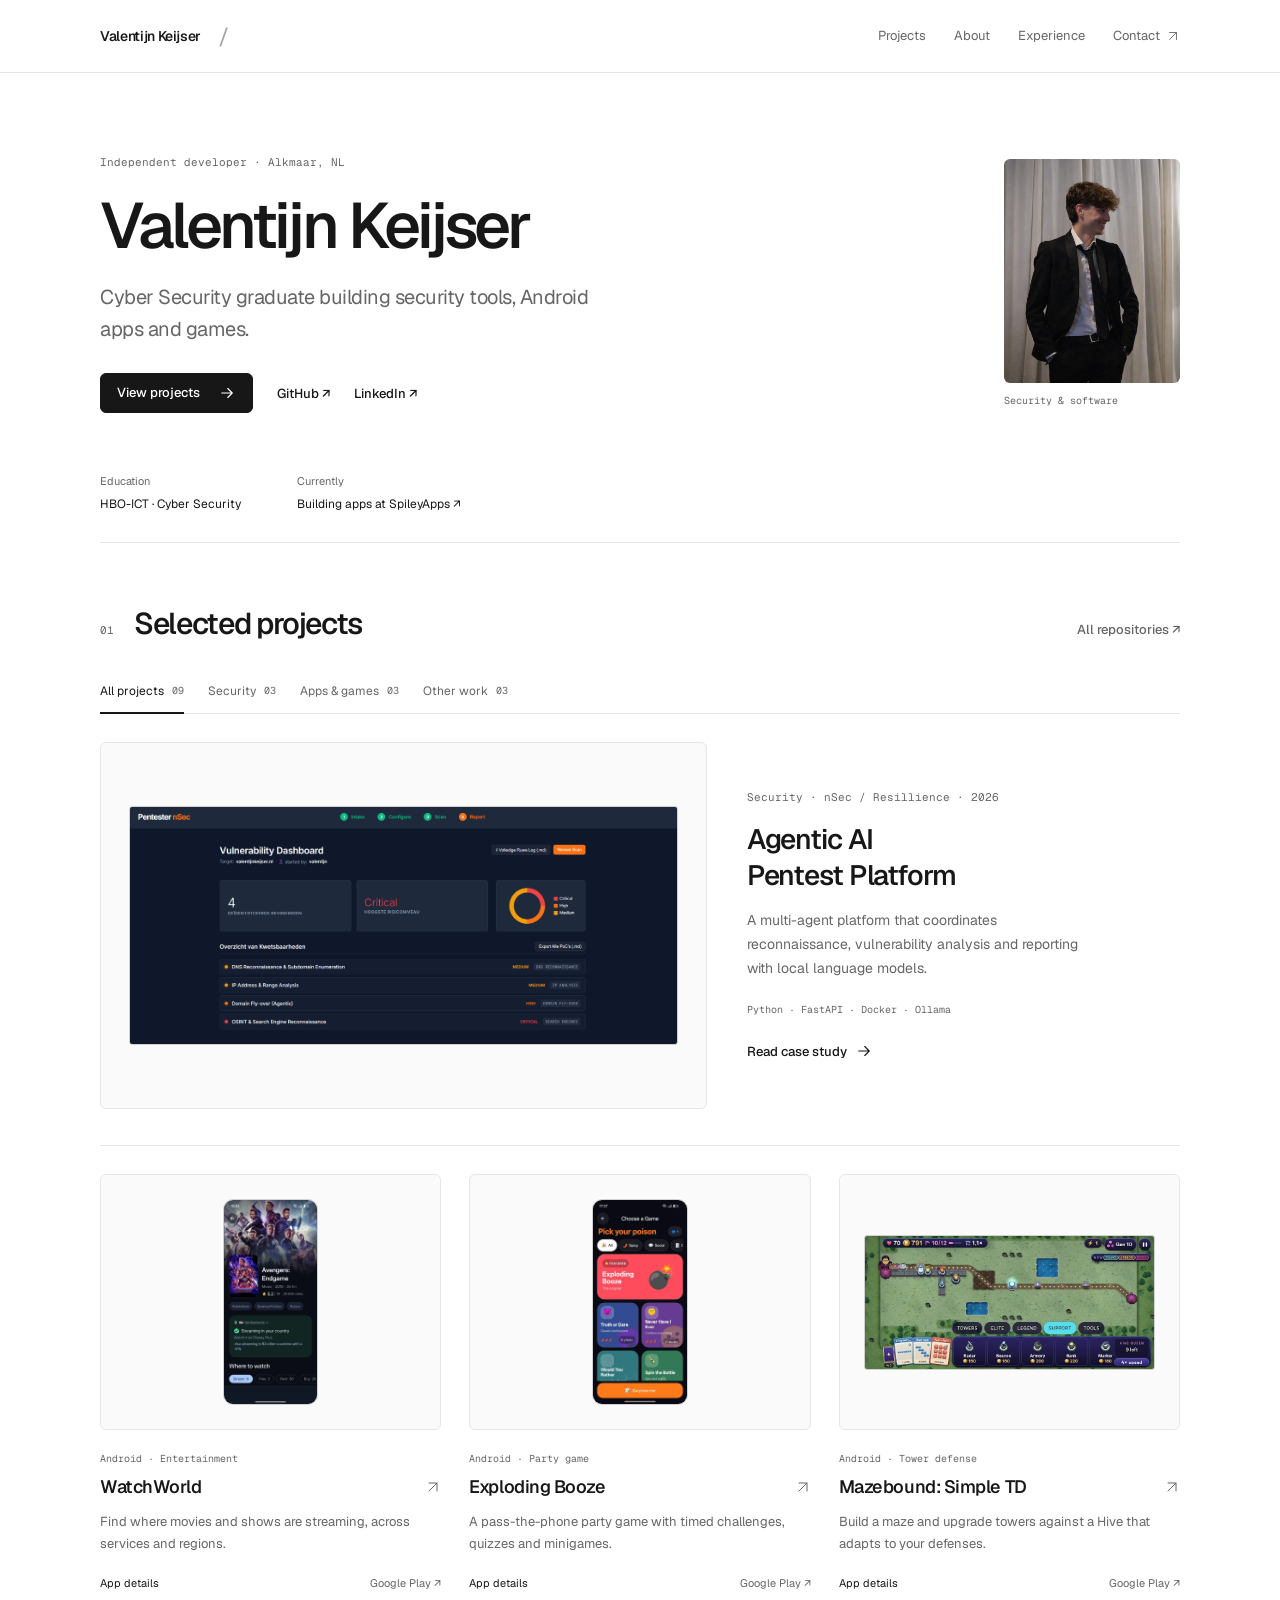
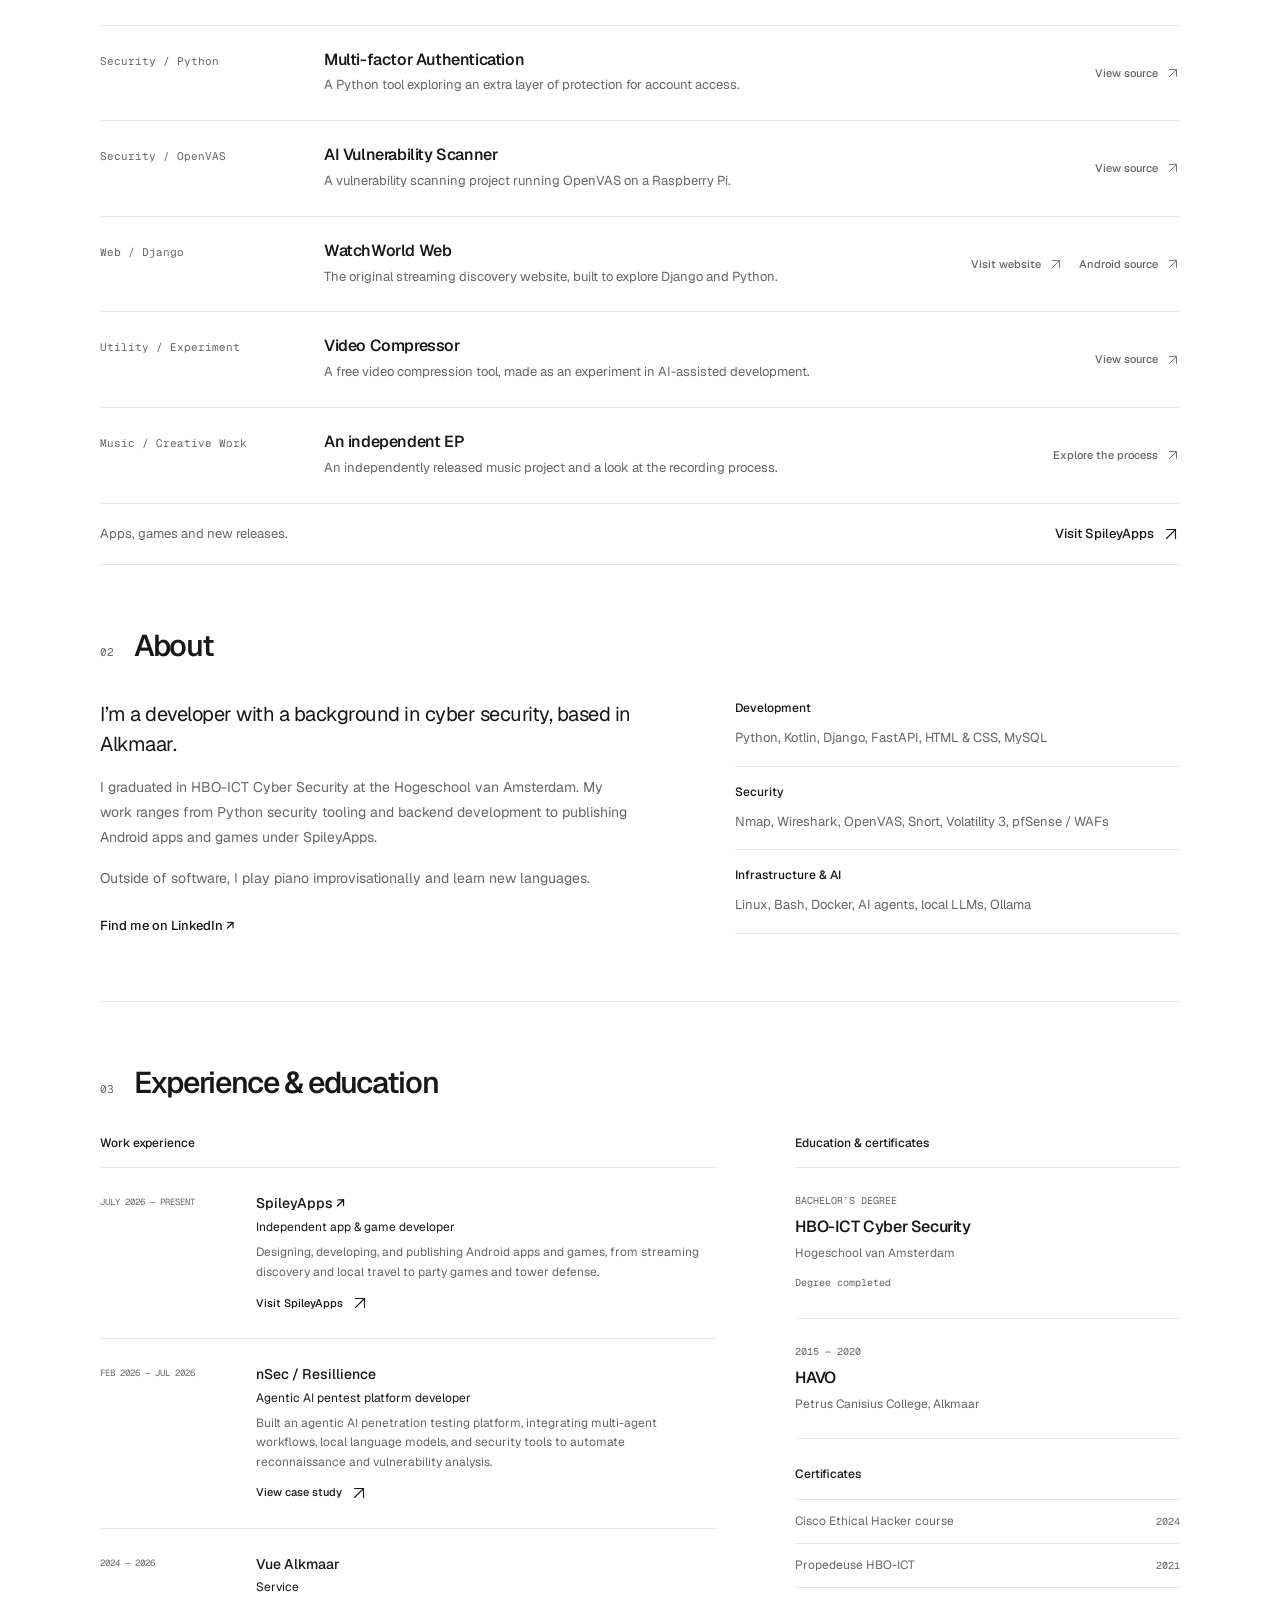
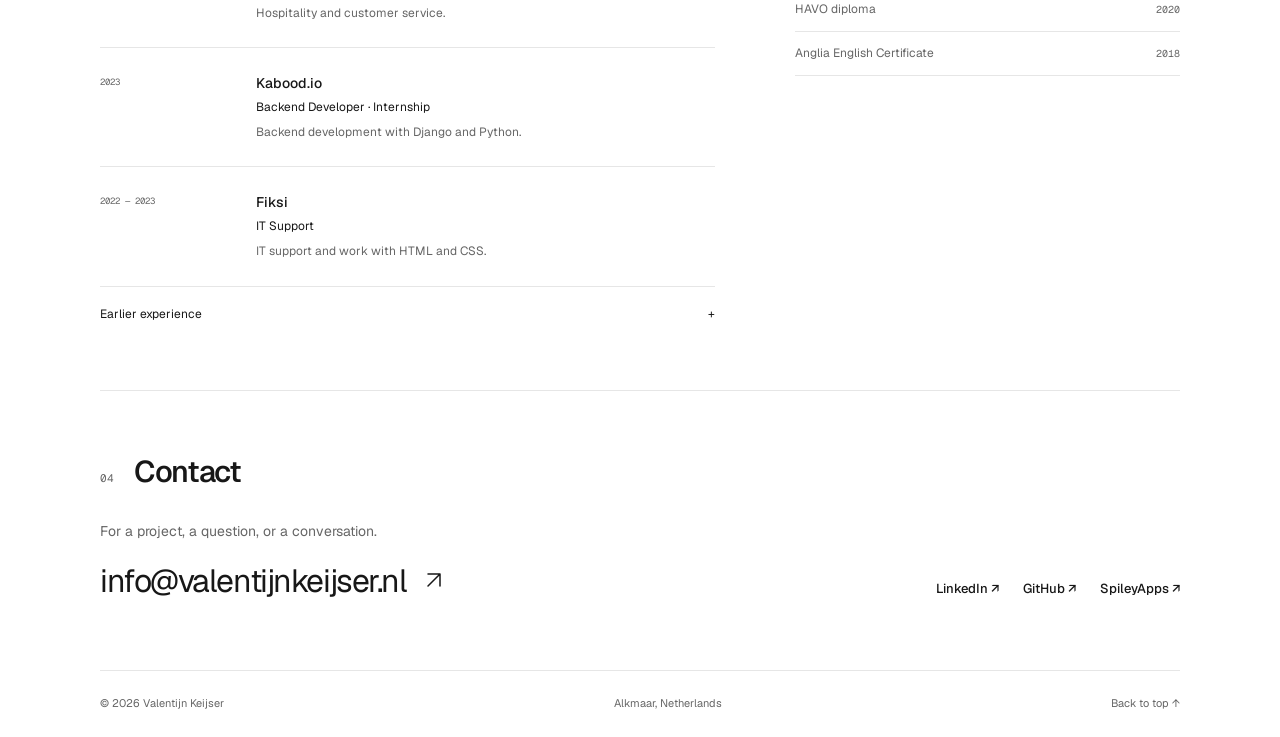
==== commit ccedb03a: "Refresh portfolio with Geist design foundations" ====
--- a/index.html
+++ b/index.html
@@ -3,13 +3,11 @@
 <head>
   <meta charset="UTF-8">
   <meta name="viewport" content="width=device-width, initial-scale=1.0">
-  <meta name="theme-color" content="#0b1420">
+  <meta name="theme-color" content="#ffffff">
   <meta name="description" content="Valentijn Keijser — Cyber Security bachelor's graduate, agentic AI pentest platform builder, and independent Android app and game developer behind Spiley.">
-  <title>Valentijn Keijser — Cyber Security & Development</title>
+  <title>Valentijn Keijser — Security & Software</title>
   <link rel="icon" type="image/png" href="assets/img/favicon.png">
-  <link rel="preconnect" href="https://fonts.googleapis.com">
-  <link rel="preconnect" href="https://fonts.gstatic.com" crossorigin>
-  <link href="https://fonts.googleapis.com/css2?family=DM+Sans:wght@400;500;600;650;700&family=DM+Mono:wght@400;500&display=swap" rel="stylesheet">
+  <link rel="preload" href="assets/fonts/Geist-Variable.woff2" as="font" type="font/woff2" crossorigin>
   <link rel="stylesheet" href="portfolio.css">
   <script src="portfolio.js" defer></script>
 </head>
@@ -18,91 +16,84 @@
   <svg class="svg-library" xmlns="http://www.w3.org/2000/svg" aria-hidden="true">
     <symbol id="arrow" viewBox="0 0 24 24"><path d="M5 12h14m-6-6 6 6-6 6"/></symbol>
     <symbol id="up-right" viewBox="0 0 24 24"><path d="M6 18 18 6M6 6h12v12"/></symbol>
-    <symbol id="spark" viewBox="0 0 40 40"><path d="m20 0 4 14 12-8-8 12 12 2-14 4 8 12-12-8-2 12-4-14-12 8 8-12-12-2 14-4-8-12 12 8Z"/></symbol>
   </svg>
 
   <header class="site-header">
     <nav class="wrap navigation" aria-label="Main navigation">
-      <a class="brand" href="#hero" aria-label="Valentijn Keijser home"><span class="brand-mark">vk<span>.</span></span><span>Valentijn Keijser</span></a>
+      <a class="brand" href="#hero" aria-label="Valentijn Keijser home">Valentijn Keijser<span class="brand-slash" aria-hidden="true">/</span></a>
       <button class="nav-toggle" type="button" aria-label="Open navigation" aria-expanded="false" aria-controls="nav-links"><span></span><span></span></button>
-      <div class="nav-links" id="nav-links"><a href="#about">About</a><a href="#projects">Projects</a><a href="#experience">Experience</a><a class="nav-contact" href="#contact">Let’s talk <svg class="icon" aria-hidden="true"><use href="#up-right"/></svg></a></div>
+      <div class="nav-links" id="nav-links"><a href="#projects">Projects</a><a href="#about">About</a><a href="#experience">Experience</a><a class="nav-contact" href="#contact">Contact <svg class="icon" aria-hidden="true"><use href="#up-right"/></svg></a></div>
     </nav>
   </header>
 
   <main id="main">
     <section class="hero wrap" id="hero" aria-labelledby="hero-title">
       <div class="hero-copy">
-        <p class="eyebrow"><span class="status-dot"></span> CYBER SECURITY / APPS & GAMES</p>
-        <h1 id="hero-title"><span class="hero-greeting">Hi, I’m</span>Valentijn<br><em>Keijser.</em></h1>
-        <p class="hero-role">Cyber Security graduate.<br>Independent app & game developer.</p>
-        <p class="hero-description">I turn curiosity into things that work: agentic AI tools, useful Android apps, and games worth getting lost in.</p>
-        <div class="hero-actions"><a class="button" href="#projects">Explore my work <svg class="icon" aria-hidden="true"><use href="#arrow"/></svg></a><a class="text-link" href="#experience">My experience <svg class="icon" aria-hidden="true"><use href="#up-right"/></svg></a></div>
+        <p class="eyebrow">Independent developer · Alkmaar, NL</p>
+        <h1 id="hero-title">Valentijn Keijser</h1>
+        <p class="hero-description">Cyber Security graduate building security tools, Android apps and games.</p>
+        <div class="hero-actions">
+          <a class="button" href="#projects">View projects <svg class="icon" aria-hidden="true"><use href="#arrow"/></svg></a>
+          <a class="text-link" href="https://github.com/Spiley" target="_blank" rel="noopener noreferrer">GitHub ↗</a>
+          <a class="text-link" href="https://www.linkedin.com/in/valentijnkeijser" target="_blank" rel="noopener noreferrer">LinkedIn ↗</a>
+        </div>
       </div>
-      <div class="hero-portraits">
-        <div class="portrait-collage">
-          <div class="portrait-main"><img src="assets/img/about.jpg" alt="Valentijn Keijser standing and smiling in a suit" width="696" height="930" fetchpriority="high"></div>
-          <svg class="portrait-accent" aria-hidden="true"><use href="#spark"/></svg>
-        </div>
-        <div class="portrait-caption"><span class="status-dot"></span> A CURIOUS MIND, BASED IN ALKMAAR.</div>
-      </div>
+      <figure class="hero-portrait"><img src="assets/img/about.jpg" alt="Valentijn Keijser in a suit" width="696" height="930" fetchpriority="high"><figcaption>Security & software</figcaption></figure>
+      <div class="hero-details"><p><span>Education</span>HBO-ICT · Cyber Security</p><p><span>Currently</span>Building apps at <a href="spileyapps/">SpileyApps ↗</a></p></div>
     </section>
 
-    <div class="focus-strip"><div class="wrap"><span>SECURITY MEETS CREATIVITY</span><span><span class="strip-spark" aria-hidden="true">✳</span> Agentic AI</span><span><span class="strip-spark" aria-hidden="true">✳</span> Cyber Security</span><span><span class="strip-spark" aria-hidden="true">✳</span> Apps & games</span></div></div>
-
     <section class="section wrap" id="projects" aria-labelledby="projects-title">
-      <div class="section-heading"><div><p class="eyebrow">01 / SELECTED WORK</p><h2 id="projects-title">Ideas, made real<span class="accent">.</span></h2></div><p>From understanding vulnerabilities<br>to creating something you can play.</p></div>
-      <div class="project-toolbar"><div class="filters" role="group" aria-label="Filter projects"><button class="filter active" type="button" data-filter="all" aria-pressed="true">All work <span>09</span></button><button class="filter" type="button" data-filter="security" aria-pressed="false">Security <span>03</span></button><button class="filter" type="button" data-filter="android" aria-pressed="false">Apps & games <span>03</span></button><button class="filter" type="button" data-filter="other" aria-pressed="false">More projects <span>03</span></button></div><a class="text-link github-link" href="https://github.com/Spiley" target="_blank" rel="noopener noreferrer">GitHub <svg class="icon" aria-hidden="true"><use href="#up-right"/></svg></a></div>
+      <div class="section-heading"><div class="section-label"><span class="section-number">01</span><h2 id="projects-title">Selected projects</h2></div><a class="text-link" href="https://github.com/Spiley" target="_blank" rel="noopener noreferrer">All repositories ↗</a></div>
+      <div class="project-toolbar"><div class="filters" role="group" aria-label="Filter projects"><button class="filter active" type="button" data-filter="all" aria-pressed="true">All projects <span>09</span></button><button class="filter" type="button" data-filter="security" aria-pressed="false">Security <span>03</span></button><button class="filter" type="button" data-filter="android" aria-pressed="false">Apps & games <span>03</span></button><button class="filter" type="button" data-filter="other" aria-pressed="false">Other work <span>03</span></button></div></div>
       <p class="sr-only" id="filter-status" role="status" aria-live="polite"></p>
       <div class="project-grid">
         <article class="project-card featured-project" data-category="security">
-          <div class="featured-copy"><p class="eyebrow"><span class="status-dot"></span> FEATURED / CYBER SECURITY</p><h3>Agentic AI<br>Pentest Platform</h3><p>A multi-agent platform built for nSec / Resillience. From intake and reconnaissance to vulnerability analysis, AI agents coordinate the penetration testing workflow.</p><div class="tags"><span>Python / FastAPI</span><span>Docker</span><span>Local LLMs</span></div><a class="button button-outline" href="pentest-tool.html">Explore the project <svg class="icon" aria-hidden="true"><use href="#up-right"/></svg></a><p class="project-period">FEBRUARY — JULY 2026</p></div>
-          <a class="featured-visual" href="pentest-tool.html" aria-label="Read about the Agentic AI Pentest Platform"><div class="preview-bar"><span></span><span></span><span></span><p>nSec / vulnerability dashboard</p></div><img src="assets/img/nsecdashboard.png" alt="nSec pentest platform dashboard showing findings, risk levels, and AI agent results" width="2048" height="887" loading="lazy"><div class="visual-footer"><span>INTAKE → RECON → ANALYSIS → REPORT</span><svg class="icon" aria-hidden="true"><use href="#up-right"/></svg></div></a>
+          <a class="featured-visual" href="pentest-tool.html" aria-label="Read about the Agentic AI Pentest Platform"><img src="assets/img/nsecdashboard.png" alt="nSec pentest dashboard showing vulnerability findings and risk levels" width="2048" height="887" loading="lazy"></a>
+          <div class="featured-copy"><p class="eyebrow">Security · nSec / Resillience · 2026</p><h3><a href="pentest-tool.html">Agentic AI<br> Pentest Platform</a></h3><p>A multi-agent platform that coordinates reconnaissance, vulnerability analysis and reporting with local language models.</p><p class="technology">Python · FastAPI · Docker · Ollama</p><a class="text-link" href="pentest-tool.html">Read case study <svg class="icon" aria-hidden="true"><use href="#arrow"/></svg></a></div>
         </article>
 
         <article class="project-card app-project" data-category="android">
-          <a class="app-visual watch-visual" href="spileyapps/#watchworld" aria-label="Explore WatchWorld on SpileyApps"><div class="visual-copy"><p class="eyebrow">STREAMING, SIMPLIFIED</p><h3>Find your<br>next watch.</h3><span>WatchWorld / Android</span></div><div class="phone"><img src="spileyapps/assets/watchworld-screen-2.webp" alt="WatchWorld app showing streaming availability for Avengers: Endgame" width="800" height="1743" loading="lazy"></div><span class="visual-index" aria-hidden="true">01</span></a>
-          <div class="project-info"><div class="project-title"><img src="spileyapps/assets/watchworld-icon.webp" alt="" width="48" height="48" loading="lazy"><div><h3>WatchWorld</h3><p class="eyebrow">ANDROID / ENTERTAINMENT</p></div><a class="circle-link" href="https://play.google.com/store/apps/details?id=com.WatchWorld" target="_blank" rel="noopener noreferrer" aria-label="Get WatchWorld on Google Play"><svg class="icon" aria-hidden="true"><use href="#up-right"/></svg></a></div><p>Discover where movies and shows are streaming, and find the right region for your next movie night.</p><div class="project-links"><a href="spileyapps/#watchworld">View on SpileyApps <span aria-hidden="true">↗</span></a><span>Android app</span></div></div>
+          <a class="app-visual" href="spileyapps/#watchworld" aria-label="Explore WatchWorld on SpileyApps"><img class="phone-screen" src="spileyapps/assets/watchworld-screen-2.webp" alt="WatchWorld showing streaming availability for Avengers: Endgame" width="800" height="1743" loading="lazy"></a>
+          <div class="project-info"><p class="eyebrow">Android · Entertainment</p><h3><a href="spileyapps/#watchworld">WatchWorld <svg class="icon" aria-hidden="true"><use href="#up-right"/></svg></a></h3><p>Find where movies and shows are streaming, across services and regions.</p><div class="project-links"><a href="spileyapps/#watchworld">App details</a><a href="https://play.google.com/store/apps/details?id=com.WatchWorld" target="_blank" rel="noopener noreferrer" aria-label="Get WatchWorld on Google Play">Google Play ↗</a></div></div>
         </article>
         <article class="project-card app-project" data-category="android">
-          <a class="app-visual booze-visual" href="spileyapps/#exploding-booze" aria-label="Explore Exploding Booze on SpileyApps"><div class="visual-copy"><p class="eyebrow">ONE PHONE. ALL YOUR FRIENDS.</p><h3>Pass it.<br>Beat the clock.</h3><span>Exploding Booze / Android</span></div><div class="phone"><img src="spileyapps/assets/exploding-booze-screen-2.webp" alt="Exploding Booze party game with quizzes and challenges" width="800" height="1743" loading="lazy"></div><span class="visual-index" aria-hidden="true">02</span></a>
-          <div class="project-info"><div class="project-title"><img src="spileyapps/assets/exploding-booze-icon.webp" alt="" width="48" height="48" loading="lazy"><div><h3>Exploding Booze</h3><p class="eyebrow">ANDROID / PARTY GAME</p></div><a class="circle-link" href="https://play.google.com/store/apps/details?id=com.explodingbooze" target="_blank" rel="noopener noreferrer" aria-label="Get Exploding Booze on Google Play"><svg class="icon" aria-hidden="true"><use href="#up-right"/></svg></a></div><p>Pass the phone, take on challenges, and beat the timer in a party game built to play together.</p><div class="project-links"><a href="spileyapps/#exploding-booze">View on SpileyApps <span aria-hidden="true">↗</span></a><span>Android game</span></div></div>
+          <a class="app-visual" href="spileyapps/#exploding-booze" aria-label="Explore Exploding Booze on SpileyApps"><img class="phone-screen" src="spileyapps/assets/exploding-booze-screen-2.webp" alt="Exploding Booze party game with quizzes and challenges" width="800" height="1743" loading="lazy"></a>
+          <div class="project-info"><p class="eyebrow">Android · Party game</p><h3><a href="spileyapps/#exploding-booze">Exploding Booze <svg class="icon" aria-hidden="true"><use href="#up-right"/></svg></a></h3><p>A pass-the-phone party game with timed challenges, quizzes and minigames.</p><div class="project-links"><a href="spileyapps/#exploding-booze">App details</a><a href="https://play.google.com/store/apps/details?id=com.explodingbooze" target="_blank" rel="noopener noreferrer" aria-label="Get Exploding Booze on Google Play">Google Play ↗</a></div></div>
         </article>
         <article class="project-card app-project" data-category="android">
-          <a class="app-visual maze-visual" href="spileyapps/#mazebound" aria-label="Explore Mazebound on SpileyApps"><div class="visual-copy"><p class="eyebrow">YOUR MAZE. YOUR STRATEGY.</p><h3>Build. Adapt. Defend.</h3></div><div class="landscape-preview"><img src="spileyapps/assets/mazebound-screen-3.webp" alt="Mazebound tower defense gameplay with a custom maze and tower upgrades" width="800" height="367" loading="lazy"></div><span class="visual-index" aria-hidden="true">03</span></a>
-          <div class="project-info"><div class="project-title"><img src="spileyapps/assets/mazebound-icon.webp" alt="" width="48" height="48" loading="lazy"><div><h3>Mazebound: Simple TD</h3><p class="eyebrow">ANDROID / TOWER DEFENSE</p></div><a class="circle-link" href="https://play.google.com/store/apps/details?id=nl.valentijnkeijser.towerdefense" target="_blank" rel="noopener noreferrer" aria-label="Get Mazebound on Google Play"><svg class="icon" aria-hidden="true"><use href="#up-right"/></svg></a></div><p>Build your own maze, upgrade your towers, and outlast a Hive that adapts to your defenses.</p><div class="project-links"><a href="spileyapps/#mazebound">View on SpileyApps <span aria-hidden="true">↗</span></a><span>Android game</span></div></div>
+          <a class="app-visual" href="spileyapps/#mazebound" aria-label="Explore Mazebound: Simple TD on SpileyApps"><img class="landscape-screen" src="spileyapps/assets/mazebound-screen-3.webp" alt="Mazebound tower defense gameplay with a custom maze and tower upgrades" width="800" height="367" loading="lazy"></a>
+          <div class="project-info"><p class="eyebrow">Android · Tower defense</p><h3><a href="spileyapps/#mazebound">Mazebound: Simple TD <svg class="icon" aria-hidden="true"><use href="#up-right"/></svg></a></h3><p>Build a maze and upgrade towers against a Hive that adapts to your defenses.</p><div class="project-links"><a href="spileyapps/#mazebound">App details</a><a href="https://play.google.com/store/apps/details?id=nl.valentijnkeijser.towerdefense" target="_blank" rel="noopener noreferrer" aria-label="Get Mazebound: Simple TD on Google Play">Google Play ↗</a></div></div>
         </article>
 
-        <article class="project-card compact-project" data-category="security"><a class="compact-visual" href="https://github.com/Spiley/MFA-New" target="_blank" rel="noopener noreferrer" aria-label="View Multi-factor Authentication on GitHub"><img src="assets/img/MFA.png" alt="Python multi-factor authentication tool" loading="lazy"></a><div class="project-info"><p class="eyebrow">SECURITY / PYTHON</p><h3>Multi-factor Authentication</h3><p>A Python tool exploring an extra layer of protection for account access.</p><a class="text-link" href="https://github.com/Spiley/MFA-New" target="_blank" rel="noopener noreferrer">View source <svg class="icon" aria-hidden="true"><use href="#up-right"/></svg></a></div></article>
-        <article class="project-card compact-project" data-category="security"><a class="compact-visual" href="https://github.com/Spiley/ThreatHunter" target="_blank" rel="noopener noreferrer" aria-label="View AI Vulnerability Scanner on GitHub"><img src="assets/img/openvas.png" alt="OpenVAS vulnerability scanner interface" loading="lazy"></a><div class="project-info"><p class="eyebrow">SECURITY / OPENVAS</p><h3>AI Vulnerability Scanner</h3><p>A vulnerability scanning project running OpenVAS on a Raspberry Pi.</p><a class="text-link" href="https://github.com/Spiley/ThreatHunter" target="_blank" rel="noopener noreferrer">View source <svg class="icon" aria-hidden="true"><use href="#up-right"/></svg></a></div></article>
-        <article class="project-card compact-project" data-category="other"><a class="compact-visual" href="https://spiley.pythonanywhere.com/" target="_blank" rel="noopener noreferrer" aria-label="Visit the WatchWorld website"><img src="assets/img/watchworld.png" alt="WatchWorld movie and streaming discovery website" loading="lazy"></a><div class="project-info"><p class="eyebrow">WEB / DJANGO</p><h3>WatchWorld Web</h3><p>The original streaming discovery website, built to explore Django and Python.</p><div class="inline-links"><a class="text-link" href="https://spiley.pythonanywhere.com/" target="_blank" rel="noopener noreferrer">Visit website <svg class="icon" aria-hidden="true"><use href="#up-right"/></svg></a><a class="text-link" href="https://github.com/Spiley/WatchWorld-Android" target="_blank" rel="noopener noreferrer">Android source <svg class="icon" aria-hidden="true"><use href="#up-right"/></svg></a></div></div></article>
-        <article class="project-card compact-project" data-category="other"><a class="compact-visual" href="https://github.com/Spiley/Video-compressor" target="_blank" rel="noopener noreferrer" aria-label="View Video Compressor on GitHub"><img src="assets/img/compri.png" alt="Video compression tool interface" loading="lazy"></a><div class="project-info"><p class="eyebrow">UTILITY / EXPERIMENT</p><h3>Video Compressor</h3><p>A free video compression tool, made as an experiment in AI-assisted development.</p><a class="text-link" href="https://github.com/Spiley/Video-compressor" target="_blank" rel="noopener noreferrer">View source <svg class="icon" aria-hidden="true"><use href="#up-right"/></svg></a></div></article>
-        <article class="project-card compact-project music-project" data-category="other"><a class="compact-visual" href="https://spiley.github.io/HKU/" target="_blank" rel="noopener noreferrer" aria-label="Explore the music EP process"><img src="assets/img/EP.png" alt="Music EP project artwork" loading="lazy"></a><div class="project-info"><p class="eyebrow">MUSIC / CREATIVE WORK</p><h3>An independent EP</h3><p>A music project released on music stores. Another way to turn an idea into something real.</p><a class="text-link" href="https://spiley.github.io/HKU/" target="_blank" rel="noopener noreferrer">Explore the process <svg class="icon" aria-hidden="true"><use href="#up-right"/></svg></a></div></article>
+        <article class="project-card project-row" data-category="security"><p class="row-category">Security / Python</p><div class="row-content"><h3>Multi-factor Authentication</h3><p>A Python tool exploring an extra layer of protection for account access.</p><a class="text-link" href="https://github.com/Spiley/MFA-New" target="_blank" rel="noopener noreferrer">View source <svg class="icon" aria-hidden="true"><use href="#up-right"/></svg></a></div></article>
+        <article class="project-card project-row" data-category="security"><p class="row-category">Security / OpenVAS</p><div class="row-content"><h3>AI Vulnerability Scanner</h3><p>A vulnerability scanning project running OpenVAS on a Raspberry Pi.</p><a class="text-link" href="https://github.com/Spiley/ThreatHunter" target="_blank" rel="noopener noreferrer">View source <svg class="icon" aria-hidden="true"><use href="#up-right"/></svg></a></div></article>
+        <article class="project-card project-row" data-category="other"><p class="row-category">Web / Django</p><div class="row-content"><h3>WatchWorld Web</h3><p>The original streaming discovery website, built to explore Django and Python.</p><div class="inline-links"><a class="text-link" href="https://spiley.pythonanywhere.com/" target="_blank" rel="noopener noreferrer">Visit website <svg class="icon" aria-hidden="true"><use href="#up-right"/></svg></a><a class="text-link" href="https://github.com/Spiley/WatchWorld-Android" target="_blank" rel="noopener noreferrer">Android source <svg class="icon" aria-hidden="true"><use href="#up-right"/></svg></a></div></div></article>
+        <article class="project-card project-row" data-category="other"><p class="row-category">Utility / Experiment</p><div class="row-content"><h3>Video Compressor</h3><p>A free video compression tool, made as an experiment in AI-assisted development.</p><a class="text-link" href="https://github.com/Spiley/Video-compressor" target="_blank" rel="noopener noreferrer">View source <svg class="icon" aria-hidden="true"><use href="#up-right"/></svg></a></div></article>
+        <article class="project-card project-row" data-category="other"><p class="row-category">Music / Creative Work</p><div class="row-content"><h3>An independent EP</h3><p>An independently released music project and a look at the recording process.</p><a class="text-link" href="https://spiley.github.io/HKU/" target="_blank" rel="noopener noreferrer">Explore the process <svg class="icon" aria-hidden="true"><use href="#up-right"/></svg></a></div></article>
       </div>
-      <div class="studio-link"><span>More of the app side of things?</span><a class="text-link" href="spileyapps/">Step into SpileyApps <svg class="icon" aria-hidden="true"><use href="#arrow"/></svg></a></div>
+      <div class="studio-link"><p>Apps, games and new releases.</p><a class="text-link" href="spileyapps/">Visit SpileyApps <svg class="icon" aria-hidden="true"><use href="#up-right"/></svg></a></div>
     </section>
 
-    <section class="about-section" id="about" aria-labelledby="about-title"><div class="wrap about-grid">
-      <div>
-        <div class="about-person"><img src="assets/img/profile.jpg" alt="Headshot of Valentijn Keijser" width="1018" height="1018" loading="lazy"><div><p class="eyebrow">THE PERSON BEHIND THE PROJECTS</p><p>Valentijn Keijser<span>Security mindset. Developer’s curiosity.</span></p></div></div>
-        <p class="eyebrow">02 / ABOUT ME</p><h2 id="about-title">A curious mind.<br>A hands-on approach<span class="accent">.</span></h2><p class="about-lead">I like figuring out how things work.<br>Then figuring out how to make them better.</p><p>With a bachelor’s degree in HBO-ICT Cyber Security, I approach systems with a security mindset and a developer’s curiosity. Whether I’m investigating a vulnerability or building an app, I look for the core of the problem and work outward from there.</p><p>Outside of IT, I play piano improvisationally and enjoy learning new languages. That same curiosity finds its way into everything I make.</p><div class="degree-note"><span class="degree-symbol" aria-hidden="true">↗</span><div><strong>Bachelor’s degree · HBO-ICT Cyber Security</strong><span>Hogeschool van Amsterdam</span></div></div>
-      </div>
-      <div class="skills-panel"><div class="panel-heading"><p class="eyebrow">MY TOOLKIT</p><span aria-hidden="true">&lt;/&gt;</span></div><div class="skill-group"><h3>Building & development</h3><div class="tags"><span>Python</span><span>Kotlin</span><span>Django</span><span>FastAPI</span><span>HTML & CSS</span><span>MySQL</span></div></div><div class="skill-group"><h3>Security & analysis</h3><div class="tags"><span>Nmap</span><span>Wireshark</span><span>OpenVAS</span><span>Snort</span><span>Volatility 3</span><span>pfSense / WAFs</span></div></div><div class="skill-group"><h3>Infrastructure & AI</h3><div class="tags"><span>Bash / Linux</span><span>Docker</span><span>AI agents</span><span>Local LLMs / Ollama</span></div></div><p class="toolkit-note"><span class="status-dot"></span> Always adding something new.</p></div>
-    </div></section>
+    <section class="section wrap about-section" id="about" aria-labelledby="about-title">
+      <div class="section-label"><span class="section-number">02</span><h2 id="about-title">About</h2></div>
+      <div class="about-grid"><div class="about-copy"><p class="about-lead">I’m a developer with a background in cyber security, based in Alkmaar.</p><p>I graduated in HBO-ICT Cyber Security at the Hogeschool van Amsterdam. My work ranges from Python security tooling and backend development to publishing Android apps and games under SpileyApps.</p><p>Outside of software, I play piano improvisationally and learn new languages.</p><a class="text-link" href="https://www.linkedin.com/in/valentijnkeijser" target="_blank" rel="noopener noreferrer">Find me on LinkedIn ↗</a></div>
+      <dl class="skills-list"><div><dt>Development</dt><dd>Python, Kotlin, Django, FastAPI, HTML & CSS, MySQL</dd></div><div><dt>Security</dt><dd>Nmap, Wireshark, OpenVAS, Snort, Volatility 3, pfSense / WAFs</dd></div><div><dt>Infrastructure & AI</dt><dd>Linux, Bash, Docker, AI agents, local LLMs, Ollama</dd></div></dl></div>
+    </section>
 
     <section class="section wrap" id="experience" aria-labelledby="experience-title">
-      <div class="section-heading"><div><p class="eyebrow">03 / EXPERIENCE & EDUCATION</p><h2 id="experience-title">The path so far<span class="accent">.</span></h2></div><p>Learning by doing.<br>Building along the way.</p></div>
+      <div class="section-label"><span class="section-number">03</span><h2 id="experience-title">Experience & education</h2></div>
       <div class="experience-grid"><div class="work-timeline"><h3 class="column-title">Work experience</h3>
-        <article class="timeline-item highlighted"><div class="timeline-meta"><span>JULY 2026 — PRESENT</span><span class="timeline-dot"></span></div><div><p class="company"><a href="spileyapps/">SpileyApps <span aria-hidden="true">↗</span></a></p><h4>Independent app & game developer</h4><p>Designing, developing, and publishing Android apps and games, from streaming discovery and local travel to party games and tower defense.</p><a class="text-link" href="spileyapps/">Explore SpileyApps <svg class="icon" aria-hidden="true"><use href="#up-right"/></svg></a></div></article>
-        <article class="timeline-item"><div class="timeline-meta"><span>FEB 2026 — JUL 2026</span><span class="timeline-dot"></span></div><div><p class="company">nSec / Resillience</p><h4>Agentic AI pentest platform developer</h4><p>Built an agentic AI penetration testing platform, integrating multi-agent workflows, local language models, and security tools to automate reconnaissance and vulnerability analysis.</p><a class="text-link" href="pentest-tool.html">See what I built <svg class="icon" aria-hidden="true"><use href="#up-right"/></svg></a></div></article>
-        <article class="timeline-item"><div class="timeline-meta"><span>2024 — 2026</span><span class="timeline-dot"></span></div><div><p class="company">Vue Alkmaar</p><h4>Service</h4><p>Hospitality and customer service.</p></div></article>
-        <article class="timeline-item"><div class="timeline-meta"><span>2023</span><span class="timeline-dot"></span></div><div><p class="company">Kabood.io</p><h4>Backend Developer · Internship</h4><p>Backend development with Django and Python.</p></div></article>
-        <article class="timeline-item"><div class="timeline-meta"><span>2022 — 2023</span><span class="timeline-dot"></span></div><div><p class="company">Fiksi</p><h4>IT Support</h4><p>IT support and work with HTML and CSS.</p></div></article>
+        <article class="timeline-item"><div class="timeline-meta"><span>JULY 2026 — PRESENT</span></div><div><p class="company"><a href="spileyapps/">SpileyApps <span aria-hidden="true">↗</span></a></p><h4>Independent app & game developer</h4><p>Designing, developing, and publishing Android apps and games, from streaming discovery and local travel to party games and tower defense.</p><a class="text-link" href="spileyapps/">Visit SpileyApps <svg class="icon" aria-hidden="true"><use href="#up-right"/></svg></a></div></article>
+        <article class="timeline-item"><div class="timeline-meta"><span>FEB 2026 — JUL 2026</span></div><div><p class="company">nSec / Resillience</p><h4>Agentic AI pentest platform developer</h4><p>Built an agentic AI penetration testing platform, integrating multi-agent workflows, local language models, and security tools to automate reconnaissance and vulnerability analysis.</p><a class="text-link" href="pentest-tool.html">View case study <svg class="icon" aria-hidden="true"><use href="#up-right"/></svg></a></div></article>
+        <article class="timeline-item"><div class="timeline-meta"><span>2024 — 2026</span></div><div><p class="company">Vue Alkmaar</p><h4>Service</h4><p>Hospitality and customer service.</p></div></article>
+        <article class="timeline-item"><div class="timeline-meta"><span>2023</span></div><div><p class="company">Kabood.io</p><h4>Backend Developer · Internship</h4><p>Backend development with Django and Python.</p></div></article>
+        <article class="timeline-item"><div class="timeline-meta"><span>2022 — 2023</span></div><div><p class="company">Fiksi</p><h4>IT Support</h4><p>IT support and work with HTML and CSS.</p></div></article>
         <details class="earlier-experience"><summary>Earlier experience <span aria-hidden="true">+</span></summary><div><p><strong>Warehouse Worker · Norah</strong><span>2022 — 2023</span></p><p><strong>Kitchen Staff · Pizza Service</strong><span>2019 — 2022</span></p></div></details>
-      </div><aside class="education-column"><h3 class="column-title">Education & certificates</h3><div class="education-card"><p class="eyebrow"><span class="status-dot"></span> BACHELOR’S DEGREE</p><h4>HBO-ICT<br>Cyber Security</h4><p>Hogeschool van Amsterdam</p><span class="credential">Degree completed</span></div><div class="education-entry"><p class="eyebrow">2015 — 2020</p><h4>HAVO</h4><p>Petrus Canisius College, Alkmaar</p></div><div class="certificates"><h4>Certificates</h4><ul><li><span>Cisco Ethical Hacker course</span><span>2024</span></li><li><span>Propedeuse HBO-ICT</span><span>2021</span></li><li><span>HAVO diploma</span><span>2020</span></li><li><span>Anglia English Certificate</span><span>2018</span></li></ul></div></aside></div>
+      </div><aside class="education-column"><h3 class="column-title">Education & certificates</h3><div class="education-card"><p class="eyebrow">BACHELOR’S DEGREE</p><h4>HBO-ICT Cyber Security</h4><p>Hogeschool van Amsterdam</p><span class="credential">Degree completed</span></div><div class="education-entry"><p class="eyebrow">2015 — 2020</p><h4>HAVO</h4><p>Petrus Canisius College, Alkmaar</p></div><div class="certificates"><h4>Certificates</h4><ul><li><span>Cisco Ethical Hacker course</span><span>2024</span></li><li><span>Propedeuse HBO-ICT</span><span>2021</span></li><li><span>HAVO diploma</span><span>2020</span></li><li><span>Anglia English Certificate</span><span>2018</span></li></ul></div></aside></div>
     </section>
 
-    <section class="contact-section" id="contact" aria-labelledby="contact-title"><div class="wrap"><div class="contact-top"><div><p class="eyebrow">04 / LET’S CONNECT</p><h2 id="contact-title">Something in mind?<br><em>Let’s talk.</em></h2></div><svg class="contact-spark" aria-hidden="true"><use href="#spark"/></svg></div><a class="contact-email" href="mailto:info@valentijnkeijser.nl">info@valentijnkeijser.nl <svg class="icon" aria-hidden="true"><use href="#up-right"/></svg></a><div class="contact-bottom"><p>Alkmaar, Noord-Holland · Netherlands</p><div><a class="text-link" href="https://www.linkedin.com/in/valentijnkeijser" target="_blank" rel="noopener noreferrer">LinkedIn <svg class="icon" aria-hidden="true"><use href="#up-right"/></svg></a><a class="text-link" href="https://github.com/Spiley" target="_blank" rel="noopener noreferrer">GitHub <svg class="icon" aria-hidden="true"><use href="#up-right"/></svg></a><a class="text-link" href="spileyapps/">SpileyApps <svg class="icon" aria-hidden="true"><use href="#up-right"/></svg></a></div></div></div></section>
+    <section class="section wrap contact-section" id="contact" aria-labelledby="contact-title"><div class="section-label"><span class="section-number">04</span><h2 id="contact-title">Contact</h2></div><div class="contact-content"><div><p>For a project, a question, or a conversation.</p><a class="contact-email" href="mailto:info@valentijnkeijser.nl">info@valentijnkeijser.nl <svg class="icon" aria-hidden="true"><use href="#up-right"/></svg></a></div><div class="contact-socials"><a class="text-link" href="https://www.linkedin.com/in/valentijnkeijser" target="_blank" rel="noopener noreferrer">LinkedIn ↗</a><a class="text-link" href="https://github.com/Spiley" target="_blank" rel="noopener noreferrer">GitHub ↗</a><a class="text-link" href="spileyapps/">SpileyApps ↗</a></div></div></section>
   </main>
-  <footer class="site-footer wrap"><a class="brand" href="#hero"><span class="brand-mark">vk<span>.</span></span><span>Valentijn Keijser</span></a><p>© <span id="year">2026</span> · Built with curiosity.</p><a class="text-link" href="#hero">Back to top <span aria-hidden="true">↑</span></a></footer>
+  <footer class="site-footer wrap"><p>© <span id="year">2026</span> Valentijn Keijser</p><p>Alkmaar, Netherlands</p><a class="text-link" href="#hero">Back to top ↑</a></footer>
 </body>
 </html>
--- a/portfolio.css
+++ b/portfolio.css
@@ -1,383 +1,284 @@
+/* Foundations: Vercel Geist — https://vercel.com/geist
+   Neutral surfaces, Geist type scale, 4px spacing, restrained borders. */
+@font-face { font-family: Geist; src: url("assets/fonts/Geist-Variable.woff2") format("woff2"); font-style: normal; font-weight: 100 900; font-display: swap; }
+@font-face { font-family: "Geist Mono"; src: url("assets/fonts/GeistMono-Variable.woff2") format("woff2"); font-style: normal; font-weight: 100 900; font-display: swap; }
 :root {
-  color-scheme: dark;
-  --bg: #0b1420;
-  --panel: #121e2e;
-  --text: #edf5fc;
-  --muted: #9aafc5;
-  --accent: #69d9f5;
-  --border: #293c51;
-  --sans: 'DM Sans', Arial, sans-serif;
-  --mono: 'DM Mono', monospace;
+  color-scheme: light;
+  --background: #fff; --surface: #fafafa; --surface-hover: #f2f2f2;
+  --text: #171717; --muted: #666; --border: #e6e6e6; --accent: #171717; --focus: #006bdb;
+  --sans: Geist, -apple-system, BlinkMacSystemFont, "Segoe UI", sans-serif;
+  --mono: "Geist Mono", ui-monospace, monospace;
 }
 * { box-sizing: border-box; }
-html { scroll-behavior: smooth; scroll-padding-top: 100px; }
-body { margin: 0; background: var(--bg); color: var(--text); font-family: var(--sans); line-height: 1.65; -webkit-font-smoothing: antialiased; }
-::selection { background: var(--accent); color: var(--bg); }
-a { color: inherit; text-decoration: none; }
-button { font: inherit; cursor: pointer; }
+html { scroll-behavior: smooth; scroll-padding-top: 96px; }
+body { margin: 0; background: var(--background); color: var(--text); font: 400 16px/1.6 var(--sans); -webkit-font-smoothing: antialiased; }
+::selection { background: #d8eaff; color: #171717; }
+h1, h2, h3, h4, p, figure, dl { margin: 0; }
+h1, h2, h3, h4 { font-weight: 550; }
+h1, h2 { letter-spacing: -.045em; line-height: 1.12; }
+h3, h4 { letter-spacing: -.025em; line-height: 1.3; }
+a { color: inherit; text-decoration: none; text-underline-offset: 4px; }
+button { font: inherit; }
+button, a { -webkit-tap-highlight-color: transparent; }
+a:focus-visible, button:focus-visible, summary:focus-visible { outline: 2px solid var(--focus); outline-offset: 5px; border-radius: 2px; }
 img { display: block; max-width: 100%; }
-h1, h2, h3, h4, p { margin: 0; }
-h1, h2, h3, h4 { font-weight: 500; line-height: 1.12; }
-h2 { font-size: clamp(2.2rem, 4vw, 3.4rem); letter-spacing: -.055em; }
-em { font-family: Georgia, 'Times New Roman', serif; font-weight: 400; }
-button, a { -webkit-tap-highlight-color: transparent; }
-:focus-visible { outline: 2px solid var(--accent); outline-offset: 6px; }
 [hidden] { display: none !important; }
-.wrap { width: min(1180px, calc(100% - 96px)); margin-inline: auto; }
-.icon { width: 21px; height: 21px; flex-shrink: 0; fill: none; stroke: currentColor; stroke-width: 1.5; stroke-linecap: round; stroke-linejoin: round; }
+.wrap { width: min(1080px, calc(100% - 96px)); margin-inline: auto; }
 .svg-library { position: absolute; width: 0; height: 0; overflow: hidden; }
-.sr-only { position: absolute; width: 1px; height: 1px; padding: 0; margin: -1px; overflow: hidden; clip: rect(0, 0, 0, 0); white-space: nowrap; border: 0; }
-.skip-link { position: fixed; top: 12px; left: 12px; padding: 12px 20px; background: var(--accent); color: var(--bg); z-index: 110; transform: translateY(-160%); }
-.skip-link:focus { transform: translateY(0); }
-.eyebrow { font-family: var(--mono); font-size: .67rem; font-weight: 400; letter-spacing: .09em; line-height: 1.7; }
-.accent { color: var(--accent); }
-.status-dot { display: inline-block; width: 7px; height: 7px; margin-right: 9px; border-radius: 50%; background: var(--accent); vertical-align: 1px; flex-shrink: 0; }
-.site-header { position: sticky; top: 0; z-index: 100; background: rgb(11 20 32 / 94%); backdrop-filter: blur(18px); border-bottom: 1px solid var(--border); }
-.navigation { height: 88px; display: flex; align-items: center; justify-content: space-between; }
-.brand { display: inline-flex; align-items: center; gap: 13px; font-size: .9rem; font-weight: 500; }
-.brand-mark { font-size: 1.7rem; letter-spacing: -.1em; font-weight: 700; line-height: 1; }
-.brand-mark span { color: var(--accent); }
-.nav-links { display: flex; align-items: center; gap: 32px; font-size: .83rem; }
-.nav-links > a:not(.nav-contact) { color: var(--muted); }
-.nav-links > a:hover { color: var(--accent); }
-.nav-contact { display: inline-flex; align-items: center; gap: 16px; border: 1px solid #3c5974; border-radius: 4px; padding: 10px 17px; }
+.icon { width: 18px; height: 18px; flex-shrink: 0; fill: none; stroke: currentColor; stroke-width: 1.5; stroke-linecap: round; stroke-linejoin: round; }
+.sr-only, .skip-link:not(:focus) { position: absolute; width: 1px; height: 1px; padding: 0; margin: -1px; overflow: hidden; clip-path: inset(50%); white-space: nowrap; border: 0; }
+.skip-link:focus { position: fixed; top: 12px; left: 16px; z-index: 10; padding: 12px 20px; background: var(--text); color: #fff; }
+.site-header { position: sticky; top: 0; z-index: 5; background: var(--background); border-bottom: 1px solid var(--border); }
+.navigation { display: flex; align-items: center; justify-content: space-between; min-height: 72px; gap: 24px; }
+.brand { display: inline-flex; align-items: center; gap: 16px; font-size: 14px; font-weight: 550; letter-spacing: -.025em; }
+.brand-slash { color: #a1a1a1; font: 400 22px var(--mono); }
+.nav-links { display: flex; gap: 28px; align-items: center; }
+.nav-links a { display: inline-flex; align-items: center; gap: 6px; color: var(--muted); font-size: 13px; transition: color 150ms ease; }
+.nav-links a:hover { color: var(--text); }
+.nav-links .icon { width: 14px; height: 14px; }
 .nav-toggle { display: none; }
-.hero { display: grid; grid-template-columns: 1.1fr 1fr; align-items: center; gap: 85px; padding-block: 72px 85px; }
-.hero-copy { min-width: 0; }
-.hero-copy > .eyebrow { margin-bottom: 27px; color: var(--muted); font-size: .65rem; }
-.hero h1 { font-size: clamp(4rem, 7vw, 6rem); letter-spacing: -.065em; line-height: .98; }
-.hero-greeting { display: block; font-size: .4em; letter-spacing: -.04em; line-height: 1.2; margin-bottom: 15px; }
-.hero h1 em { color: var(--accent); letter-spacing: -.06em; }
-.hero-role { font-size: 1.1rem; line-height: 1.55; margin-top: 26px; }
-.hero-description { max-width: 400px; color: var(--muted); font-size: .95rem; margin-top: 16px; }
-.hero-actions { display: flex; flex-wrap: wrap; align-items: center; gap: 29px; margin-top: 29px; }
-.button { display: inline-flex; justify-content: center; align-items: center; gap: 24px; padding: 14px 21px; background: var(--accent); border: 1px solid var(--accent); border-radius: 4px; color: #102638; font-size: .83rem; font-weight: 600; transition: background .2s, transform .2s; }
-.button:hover { background: #a0eaff; transform: translateY(-2px); }
-.button-outline { color: var(--text); border-color: #427799; background: transparent; }
-.button-outline:hover { background: var(--accent); color: #102638; }
-.text-link { display: inline-flex; align-items: center; gap: 12px; font-size: .82rem; }
-.text-link:hover { color: var(--accent); }
-.hero-portraits { min-width: 0; width: min(100%, 390px); justify-self: end; padding-right: 14px; }
-.portrait-collage { position: relative; }
-.portrait-main { position: relative; }
-.portrait-main::before { content: ''; position: absolute; inset: 15px -14px -14px 14px; border: 1px solid #427799; border-radius: 14px; z-index: -1; }
-.portrait-main img { width: 100%; height: auto; aspect-ratio: 696 / 930; object-fit: cover; border-radius: 12px; }
-.portrait-accent { position: absolute; right: -9px; top: -22px; width: 55px; height: 55px; fill: var(--accent); transform: rotate(12deg); }
-.portrait-caption { display: flex; justify-content: flex-end; align-items: center; font-family: var(--mono); font-size: .6rem; letter-spacing: .02em; margin-top: 22px; color: var(--muted); }
-.focus-strip { border-block: 1px solid var(--border); background: #0e1b2b; }
-.focus-strip > div { display: flex; justify-content: space-between; align-items: center; gap: 20px; padding-block: 22px; }
-.focus-strip span { font-size: .88rem; }
-.focus-strip > div > span:first-child { color: var(--muted); font-family: var(--mono); font-size: .63rem; letter-spacing: .06em; }
-.strip-spark { color: var(--accent); margin-right: 11px; }
-.section { padding-block: 105px; }
-.section-heading { display: flex; justify-content: space-between; align-items: flex-end; gap: 24px; margin-bottom: 38px; }
-.section-heading .eyebrow, .about-grid > div > .eyebrow { color: var(--muted); margin-bottom: 15px; }
-.section-heading > p { color: var(--muted); font-size: .88rem; padding-bottom: 5px; }
-.project-toolbar { display: flex; justify-content: space-between; align-items: center; gap: 20px; padding-block: 5px 24px; }
-.filters { display: flex; gap: 7px; flex-wrap: wrap; }
-.filter { background: transparent; color: var(--muted); border: 1px solid var(--border); padding: 8px 13px; border-radius: 4px; font-size: .75rem; transition: color .2s, border-color .2s; }
-.filter span { margin-left: 9px; font-family: var(--mono); font-size: .6rem; opacity: .65; }
-.filter:hover { color: var(--text); border-color: var(--muted); }
-.filter.active { background: var(--accent); border-color: var(--accent); color: #102638; }
-.github-link { color: var(--muted); }
-.project-grid { display: grid; grid-template-columns: repeat(2, minmax(0, 1fr)); gap: 24px; }
-.project-card { min-width: 0; background: var(--panel); border: 1px solid var(--border); border-radius: 8px; overflow: hidden; transition: border-color .25s; }
-.project-card:hover { border-color: #467b9b; }
-.featured-project { grid-column: 1 / -1; display: grid; grid-template-columns: .92fr 1.3fr; align-items: center; gap: 28px; padding: 37px; background: #14283b; }
-.featured-copy > .eyebrow { color: #c0dbea; margin-bottom: 19px; }
-.featured-copy h3 { font-size: clamp(2rem, 3vw, 2.8rem); letter-spacing: -.045em; }
-.featured-copy > p:not(.eyebrow):not(.project-period) { color: #a7bed5; max-width: 380px; font-size: .86rem; margin-block: 18px; }
-.tags { display: flex; flex-wrap: wrap; gap: 7px; }
-.tags span { font-family: var(--mono); font-size: .64rem; padding: 5px 9px; border: 1px solid #304b65; border-radius: 3px; color: #afc6dd; }
-.featured-copy .button { margin-top: 24px; }
-.project-period { font-family: var(--mono); font-size: .6rem; color: #92acc7; margin-top: 18px; letter-spacing: .05em; }
-.featured-visual { display: block; min-width: 0; border: 1px solid #34566f; border-radius: 6px; overflow: hidden; background: #0c1a2a; transform: rotate(-2deg); transition: transform .3s; }
-.featured-visual:hover { transform: rotate(0); }
-.preview-bar { display: flex; align-items: center; gap: 5px; padding: 12px; }
-.preview-bar > span { width: 5px; height: 5px; border-radius: 50%; background: #56758f; }
-.preview-bar p { margin-left: auto; margin-right: auto; font-family: var(--mono); font-size: .58rem; color: #a4bcd3; }
-.featured-visual img { width: 100%; height: auto; }
-.visual-footer { display: flex; align-items: center; justify-content: space-between; gap: 10px; padding: 16px; font-family: var(--mono); font-size: .58rem; color: #9eb8d0; }
-.app-visual { position: relative; display: block; height: 310px; overflow: hidden; background: #19364b; }
-.visual-copy { position: relative; z-index: 2; padding: 34px 30px; }
-.visual-copy .eyebrow { font-size: .56rem; letter-spacing: .06em; opacity: .8; margin-bottom: 15px; }
-.visual-copy h3 { font-size: 2.6rem; letter-spacing: -.055em; line-height: 1.06; }
-.visual-copy > span { display: block; font-size: .65rem; margin-top: 21px; opacity: .65; }
-.phone { width: 174px; position: absolute; top: 53px; right: 35px; border: 6px solid #09131f; border-radius: 25px; overflow: hidden; transform: rotate(10deg); box-shadow: 0 20px 40px #0005; transition: transform .4s; }
-.phone img { width: 100%; height: auto; }
-.app-visual:hover .phone { transform: translateY(-7px) rotate(6deg); }
-.watch-visual { background: #193c54; color: #d9eaf5; }
-.booze-visual { background: #2b3d61; color: #e3eafa; }
-.maze-visual { background: #163c4b; color: #d6edf6; }
-.visual-index { position: absolute; bottom: 19px; left: 30px; font-family: var(--mono); font-size: .65rem; opacity: .55; }
-.landscape-preview { position: absolute; left: 30px; right: 30px; top: 136px; border: 5px solid #0b1725; border-radius: 7px; overflow: hidden; transform: rotate(-3deg); box-shadow: 0 15px 35px #0004; transition: transform .3s; }
-.landscape-preview img { width: 100%; height: auto; }
-.maze-visual .visual-copy h3 { font-size: 2.2rem; }
-.maze-visual .visual-index { z-index: 2; }
-.app-project .project-info { padding: 25px 28px 20px; }
-.project-title { display: flex; align-items: center; gap: 13px; }
-.project-title > img { width: 44px; height: 44px; border-radius: 10px; }
-.project-title h3 { font-size: 1.1rem; letter-spacing: -.025em; }
-.project-title .eyebrow { color: var(--muted); font-size: .55rem; margin-top: 6px; }
-.circle-link { margin-left: auto; display: grid; place-items: center; width: 36px; height: 36px; flex-shrink: 0; border: 1px solid #3c5974; border-radius: 50%; transition: background .2s, color .2s; }
-.circle-link:hover { background: var(--accent); color: #102638; }
-.project-info > p:not(.eyebrow) { color: var(--muted); font-size: .85rem; margin-top: 19px; }
-.project-links { margin-top: 22px; padding-top: 16px; border-top: 1px solid var(--border); display: flex; justify-content: space-between; align-items: center; gap: 15px; font-size: .72rem; }
-.project-links a:hover { color: var(--accent); }
-.project-links > span { color: var(--muted); font-family: var(--mono); font-size: .57rem; }
-.project-links a span { color: var(--accent); margin-left: 8px; }
-.compact-project { display: grid; grid-template-columns: 150px minmax(0, 1fr); }
-.compact-visual { display: flex; align-items: center; overflow: hidden; background: #1a2d43; padding: 18px 0 18px 18px; }
-.compact-visual img { width: 100%; height: 150px; border-radius: 4px; object-fit: cover; object-position: left top; transition: transform .3s; }
-.compact-visual:hover img { transform: scale(1.04); }
-.compact-project .project-info { padding: 24px; }
-.compact-project .project-info > .eyebrow { color: var(--muted); font-size: .55rem; margin-bottom: 10px; }
-.compact-project h3 { font-size: 1.2rem; letter-spacing: -.03em; }
-.compact-project .project-info > p:not(.eyebrow) { font-size: .78rem; margin-top: 12px; }
-.compact-project .text-link { font-size: .72rem; margin-top: 18px; }
-.compact-project .icon { width: 16px; height: 16px; }
-.inline-links { display: flex; flex-wrap: wrap; gap: 0 17px; }
-.music-project { grid-column: 1 / -1; grid-template-columns: 150px minmax(0, 1fr); }
-.music-project .project-info { display: grid; grid-template-columns: 1fr auto; align-items: center; }
-.music-project .project-info > .eyebrow, .music-project .project-info h3, .music-project .project-info > p { grid-column: 1; }
-.music-project .project-info > .text-link { grid-column: 2; grid-row: 1 / 4; margin: 0 0 0 30px; }
-.studio-link { display: flex; align-items: center; justify-content: center; gap: 22px; margin-top: 32px; color: var(--muted); font-size: .8rem; }
-.studio-link a { color: var(--accent); }
-.about-section { background: #0e1b2b; border-block: 1px solid var(--border); padding-block: 100px; }
-.about-grid { display: grid; grid-template-columns: 1.25fr 1fr; gap: 85px; align-items: center; }
-.about-grid h2 { font-size: clamp(2rem, 3.3vw, 2.9rem); }
-.about-person { display: flex; align-items: center; gap: 21px; margin-bottom: 30px; }
-.about-person > img { width: 115px; height: 115px; object-fit: cover; border-radius: 12px; border: 1px solid var(--border); }
-.about-person .eyebrow { color: var(--muted); font-size: .56rem; margin-bottom: 8px; }
-.about-person div > p:not(.eyebrow) { font-size: 1.1rem; }
-.about-person p > span { display: block; color: var(--muted); font-size: .75rem; margin-top: 5px; }
-.about-lead { color: var(--text) !important; font-size: 1.1rem !important; margin-top: 26px !important; line-height: 1.55; }
-.about-grid > div > p:not(.eyebrow) { color: var(--muted); font-size: .88rem; margin-top: 19px; }
-.degree-note { display: flex; align-items: center; gap: 15px; padding-top: 25px; margin-top: 27px; border-top: 1px solid var(--border); }
-.degree-symbol { display: grid; place-items: center; width: 36px; height: 36px; flex-shrink: 0; background: #1d415b; color: var(--accent); font-size: 1.4rem; }
-.degree-note strong { display: block; font-size: .81rem; font-weight: 500; }
-.degree-note div > span { display: block; font-size: .73rem; color: var(--muted); margin-top: 3px; }
-.skills-panel { padding: 32px; border: 1px solid #304b65; border-radius: 7px; background: #14283b; }
-.panel-heading { display: flex; justify-content: space-between; align-items: center; color: #afcde3; padding-bottom: 23px; border-bottom: 1px solid #304b65; }
-.panel-heading > span { font-family: var(--mono); color: var(--accent); }
-.skill-group { margin-top: 24px; }
-.skill-group h3 { font-size: .85rem; margin-bottom: 13px; }
-.skill-group .tags { gap: 7px; }
-.skill-group .tags span { font-size: .68rem; padding: 6px 10px; background: #1b3349; }
-.toolkit-note { padding-top: 24px; margin-top: 26px; border-top: 1px solid #304b65; font-size: .75rem; color: #afcde3; }
-.experience-grid { display: grid; grid-template-columns: 1.65fr 1fr; gap: 80px; }
-.column-title { padding-bottom: 21px; border-bottom: 1px solid var(--border); font-size: 1rem; margin-bottom: 30px; }
-.timeline-item { display: grid; grid-template-columns: 130px minmax(0, 1fr); gap: 27px; position: relative; padding-bottom: 35px; }
-.timeline-meta { position: relative; padding-top: 4px; font-family: var(--mono); font-size: .58rem; color: var(--muted); letter-spacing: .01em; }
-.timeline-meta::after { content: ''; position: absolute; width: 1px; background: var(--border); top: 17px; bottom: -35px; right: 0; }
-.timeline-dot { width: 7px; height: 7px; background: #6086a8; border-radius: 50%; position: absolute; right: -3px; top: 8px; }
-.highlighted .timeline-dot { background: var(--accent); box-shadow: 0 0 0 5px #69d9f510; }
-.highlighted .company { color: var(--accent); }
-.company { font-size: .78rem; color: #b6cfe4; margin-bottom: 9px; }
-.company a:hover { color: var(--accent); }
-.timeline-item h4 { font-size: 1.11rem; line-height: 1.4; letter-spacing: -.015em; }
-.timeline-item div > p:not(.company) { margin-top: 10px; color: var(--muted); font-size: .83rem; }
-.timeline-item .text-link { margin-top: 13px; color: #b9daef; font-size: .75rem; }
-.earlier-experience { margin-left: 157px; border-top: 1px solid var(--border); font-size: .78rem; }
-.earlier-experience summary { padding-block: 16px; cursor: pointer; display: flex; justify-content: space-between; color: var(--muted); list-style: none; }
+.eyebrow, .section-number, .technology, .row-category { font-family: var(--mono); font-weight: 400; font-size: 11px; line-height: 1.7; color: var(--muted); }
+.hero { display: grid; grid-template-columns: minmax(0, 1fr) 176px; column-gap: 64px; padding-top: 80px; }
+.hero-copy, .hero-portrait { align-self: center; }
+.hero h1 { font-size: clamp(40px, 5.1vw, 64px); margin-top: 18px; font-weight: 550; letter-spacing: -.055em; }
+.hero-description { font-size: 20px; line-height: 1.6; color: var(--muted); max-width: 510px; margin-top: 20px; letter-spacing: -.025em; }
+.hero-actions { display: flex; align-items: center; flex-wrap: wrap; gap: 24px; margin-top: 28px; }
+.button { display: inline-flex; align-items: center; justify-content: center; gap: 18px; min-height: 40px; padding: 9px 16px; border: 1px solid var(--text); border-radius: 6px; background: var(--text); color: #fff; font-size: 13px; font-weight: 500; line-height: 20px; transition: background 150ms ease; }
+.button:hover { background: #383838; }
+.text-link { display: inline-flex; align-items: center; gap: 8px; font-size: 13px; font-weight: 500; line-height: 1.5; }
+.text-link:hover, .project-links a:hover { text-decoration: underline; }
+.hero-portrait img { width: 176px; height: 224px; object-fit: cover; border-radius: 6px; background: var(--surface); }
+.hero-portrait figcaption { margin-top: 10px; color: var(--muted); font: 10px/1.5 var(--mono); }
+.hero-details { grid-column: 1 / -1; display: flex; gap: 56px; border-bottom: 1px solid var(--border); padding-block: 40px 28px; margin-top: 20px; }
+.hero-details p { font-size: 12px; }
+.hero-details p > span { display: block; color: var(--muted); font-size: 11px; margin-bottom: 4px; }
+.hero-details a:hover { text-decoration: underline; }
+.section { padding-top: 64px; }
+.section-label { display: flex; align-items: baseline; gap: 20px; }
+.section-number { font-size: 11px; }
+h2 { font-size: 30px; }
+.section-heading { display: flex; align-items: baseline; justify-content: space-between; gap: 24px; }
+.section-heading > .text-link { color: var(--muted); }
+.filters { display: flex; gap: 24px; margin-top: 28px; border-bottom: 1px solid var(--border); }
+.filter { position: relative; display: inline-flex; align-items: center; justify-content: center; gap: 8px; padding: 12px 0; border: 0; background: transparent; color: var(--muted); font-size: 12px; line-height: 20px; cursor: pointer; }
+.filter span { font-family: var(--mono); font-size: 10px; color: var(--muted); }
+.filter.active { color: var(--text); }
+.filter.active::after { position: absolute; bottom: -1px; left: 0; width: 100%; height: 2px; background: var(--text); content: ""; }
+.filter:hover { color: var(--text); }
+.project-grid { display: grid; grid-template-columns: repeat(3, minmax(0, 1fr)); column-gap: 28px; }
+.project-card { min-width: 0; }
+.featured-project { grid-column: 1 / -1; display: grid; grid-template-columns: 1.4fr 1fr; gap: 40px; align-items: center; margin-top: 28px; padding-bottom: 36px; border-bottom: 1px solid var(--border); }
+.featured-visual { display: flex; align-items: center; justify-content: center; aspect-ratio: 1.65; padding: 28px; background: var(--surface); border: 1px solid var(--border); border-radius: 6px; transition: background 150ms ease; }
+.featured-visual:hover, .app-visual:hover { background: var(--surface-hover); }
+.featured-visual img { width: 100%; height: auto; border: 1px solid #d1d1d1; border-radius: 3px; }
+.featured-copy h3 { margin-top: 14px; font-size: 28px; letter-spacing: -.04em; }
+.featured-copy h3 a:hover { text-decoration: underline; }
+.featured-copy > p:not(.eyebrow):not(.technology) { margin-top: 16px; font-size: 14px; color: var(--muted); line-height: 1.7; max-width: 350px; }
+.featured-copy .technology { margin-top: 20px; font-size: 10px; }
+.featured-copy > .text-link { margin-top: 24px; }
+.app-project { padding-block: 28px 32px; }
+.app-visual { display: flex; align-items: center; justify-content: center; height: 256px; padding: 24px; background: var(--surface); border: 1px solid var(--border); border-radius: 6px; transition: background 150ms ease; }
+.phone-screen { width: auto; height: 100%; border: 1px solid #d1d1d1; border-radius: 10px; }
+.landscape-screen { width: 100%; height: auto; border: 1px solid #d1d1d1; border-radius: 3px; }
+.project-info { padding-top: 20px; }
+.project-info .eyebrow { font-size: 10px; }
+.project-info h3 { margin-top: 8px; font-size: 18px; }
+.project-info h3 a { display: flex; align-items: center; justify-content: space-between; gap: 12px; }
+.project-info h3 .icon { width: 16px; height: 16px; color: var(--muted); }
+.project-info > p:not(.eyebrow) { font-size: 13px; color: var(--muted); line-height: 1.7; margin-top: 12px; }
+.project-links { display: flex; justify-content: space-between; flex-wrap: wrap; gap: 8px 16px; margin-top: 20px; font-size: 11px; }
+.project-links a:last-child { color: var(--muted); }
+.project-row { grid-column: 1 / -1; display: grid; grid-template-columns: 200px minmax(0, 1fr); gap: 24px; align-items: baseline; border-top: 1px solid var(--border); padding-block: 24px; }
+.project-row h3 { font-size: 16px; }
+.row-content { display: grid; grid-template-columns: minmax(0, 1fr) auto; column-gap: 28px; }
+.row-content > h3, .row-content > p { grid-column: 1; }
+.row-content > p { font-size: 13px; color: var(--muted); margin-top: 5px; }
+.row-content > .text-link, .row-content > .inline-links { grid-column: 2; grid-row: 1 / 3; align-self: center; }
+.row-content .text-link { font-size: 11px; color: var(--muted); }
+.row-content .icon { width: 14px; height: 14px; }
+.inline-links { display: flex; gap: 16px; }
+.studio-link { display: flex; justify-content: space-between; gap: 24px; padding: 20px 0; border-block: 1px solid var(--border); }
+.studio-link p { color: var(--muted); font-size: 13px; }
+.about-section { padding-bottom: 64px; border-bottom: 1px solid var(--border); }
+.about-grid { display: grid; grid-template-columns: 1.2fr 1fr; gap: 100px; margin-top: 36px; }
+.about-copy > p { color: var(--muted); font-size: 14px; line-height: 1.8; }
+.about-copy > p + p { margin-top: 16px; }
+.about-copy .about-lead { color: var(--text); font-size: 20px; line-height: 1.5; letter-spacing: -.025em; }
+.about-copy .text-link { margin-top: 24px; }
+.skills-list > div { padding-block: 16px; border-bottom: 1px solid var(--border); }
+.skills-list > div:first-child { padding-top: 0; }
+.skills-list dt { font-size: 12px; font-weight: 500; }
+.skills-list dd { margin: 8px 0 0; font-size: 13px; line-height: 1.8; color: var(--muted); }
+.experience-grid { display: grid; grid-template-columns: 1.6fr 1fr; gap: 80px; margin-top: 36px; }
+.column-title { font-size: 12px; font-weight: 500; letter-spacing: 0; padding-bottom: 16px; border-bottom: 1px solid var(--border); }
+.timeline-item { display: grid; grid-template-columns: 140px minmax(0, 1fr); gap: 16px; padding-block: 24px; border-bottom: 1px solid var(--border); }
+.timeline-meta { font: 9px/1.8 var(--mono); color: var(--muted); padding-top: 2px; }
+.company { font-size: 14px; font-weight: 500; }
+.company a:hover { text-decoration: underline; }
+.timeline-item h4 { font-size: 12px; font-weight: 400; margin-top: 5px; letter-spacing: 0; }
+.timeline-item > div > p:not(.company) { color: var(--muted); font-size: 12px; margin-top: 8px; }
+.timeline-item .text-link { margin-top: 12px; font-size: 11px; }
+.earlier-experience { font-size: 12px; }
+.earlier-experience summary { display: flex; align-items: center; justify-content: space-between; gap: 16px; cursor: pointer; list-style: none; padding-block: 18px; }
 .earlier-experience summary::-webkit-details-marker { display: none; }
 .earlier-experience[open] summary > span { transform: rotate(45deg); }
-.earlier-experience div > p { margin-bottom: 12px; }
+.earlier-experience > div { padding-bottom: 16px; }
+.earlier-experience > div > p { display: flex; justify-content: space-between; gap: 16px; color: var(--muted); padding-block: 8px; }
 .earlier-experience strong { font-weight: 400; }
-.earlier-experience p > span { display: block; color: var(--muted); font-family: var(--mono); font-size: .6rem; }
-.education-card { background: #142d43; border: 1px solid #386280; border-radius: 6px; padding: 29px; }
-.education-card > .eyebrow { color: #c0dbea; font-size: .6rem; margin-bottom: 20px; }
-.education-card h4 { font-size: 1.8rem; letter-spacing: -.04em; }
-.education-card > p:not(.eyebrow) { color: #aac3d9; font-size: .82rem; margin-top: 15px; }
-.credential { font-family: var(--mono); font-size: .6rem; color: var(--accent); display: inline-block; margin-top: 23px; padding: 5px 10px; border: 1px solid #386280; border-radius: 3px; }
-.education-entry { border-bottom: 1px solid var(--border); padding-block: 27px; }
-.education-entry .eyebrow { color: var(--muted); font-size: .6rem; margin-bottom: 10px; }
-.education-entry h4 { font-size: 1.1rem; }
-.education-entry > p:not(.eyebrow) { color: var(--muted); font-size: .8rem; margin-top: 8px; }
-.certificates { padding-top: 27px; }
-.certificates h4 { font-size: .9rem; }
-.certificates ul { list-style: none; margin: 17px 0 0; padding: 0; }
-.certificates li { display: flex; justify-content: space-between; gap: 16px; color: var(--muted); font-size: .78rem; padding-block: 10px; border-bottom: 1px solid #23364b; }
-.certificates li > span:last-child { font-family: var(--mono); font-size: .6rem; padding-top: 3px; }
-.contact-section { background: #69d9f5; color: #102b40; padding-block: 75px 40px; }
-.contact-top { display: flex; justify-content: space-between; align-items: center; gap: 25px; }
-.contact-top .eyebrow { color: #28516b; margin-bottom: 20px; }
-.contact-top h2 { font-size: clamp(3rem, 5vw, 4.5rem); }
-.contact-spark { width: 110px; height: 110px; fill: #143e57; margin-right: 60px; }
-.contact-email { display: inline-flex; align-items: center; gap: 28px; margin-top: 36px; font-size: clamp(1rem, 2.5vw, 1.8rem); letter-spacing: -.03em; border-bottom: 1px solid #3d95b5; padding-bottom: 7px; }
-.contact-email .icon { width: 27px; height: 27px; }
-.contact-email:hover { border-bottom-color: #102b40; }
-.contact-bottom { display: flex; justify-content: space-between; gap: 20px; border-top: 1px solid #48acca; margin-top: 57px; padding-top: 25px; }
-.contact-bottom > p { font-family: var(--mono); font-size: .62rem; color: #28516b; }
-.contact-bottom > div { display: flex; gap: 25px; }
-.contact-section .text-link:hover { color: #205876; }
-.site-footer { display: flex; justify-content: space-between; align-items: center; gap: 22px; padding-block: 30px; }
-.site-footer .brand { font-size: .75rem; }
-.site-footer .brand-mark { font-size: 1.5rem; }
-.site-footer > p { font-family: var(--mono); font-size: .6rem; color: var(--muted); }
-.site-footer > .text-link { color: var(--muted); font-size: .7rem; }
-@media (min-width: 1440px) { .hero { padding-block: 88px 100px; } }
-@media (max-width: 1100px) {
+.education-card, .education-entry { padding-block: 24px; border-bottom: 1px solid var(--border); }
+.education-card .eyebrow, .education-entry .eyebrow { font-size: 10px; }
+.education-card h4, .education-entry h4 { font-size: 16px; margin-top: 8px; }
+.education-card h4 br { display: none; }
+.education-card h4 br::after { content: " "; }
+.education-card > p:not(.eyebrow), .education-entry > p:not(.eyebrow) { font-size: 12px; color: var(--muted); margin-top: 6px; }
+.credential { display: inline-block; font: 10px/1.5 var(--mono); margin-top: 12px; color: var(--muted); }
+.certificates { margin-top: 28px; }
+.certificates h4 { font-size: 12px; font-weight: 500; letter-spacing: 0; padding-bottom: 16px; border-bottom: 1px solid var(--border); }
+.certificates ul { list-style: none; margin: 0; padding: 0; }
+.certificates li { display: flex; align-items: baseline; justify-content: space-between; gap: 16px; font-size: 12px; color: var(--muted); padding-block: 12px; border-bottom: 1px solid var(--border); }
+.certificates li > span:last-child { font-family: var(--mono); font-size: 10px; }
+.contact-section { padding-block: 64px; border-top: 1px solid var(--border); margin-top: 48px; }
+.contact-content { display: flex; align-items: flex-end; justify-content: space-between; gap: 32px; margin-top: 32px; }
+.contact-content p { color: var(--muted); font-size: 14px; }
+.contact-email { display: inline-flex; align-items: center; gap: 16px; font-size: clamp(20px, 2.7vw, 32px); letter-spacing: -.045em; margin-top: 12px; }
+.contact-email:hover { text-decoration: underline; }
+.contact-email .icon { width: 24px; height: 24px; }
+.contact-socials { display: flex; gap: 24px; padding-bottom: 7px; }
+.site-footer { display: flex; align-items: center; justify-content: space-between; gap: 20px; border-top: 1px solid var(--border); padding-block: 24px; color: var(--muted); font-size: 11px; }
+.site-footer .text-link { font-size: 11px; font-weight: 400; }
+/* Shared case-study primitives. */
+.tags { display: flex; flex-wrap: wrap; gap: 8px; }
+.tags span { padding: 4px 8px; background: var(--surface); border: 1px solid var(--border); border-radius: 4px; font-size: 11px; }
+.preview-bar { display: flex; align-items: center; gap: 5px; border-bottom: 1px solid var(--border); background: var(--surface); padding: 12px 16px; }
+.preview-bar > span { width: 6px; height: 6px; border: 1px solid #aaa; border-radius: 50%; }
+.preview-bar p { font: 10px/1.5 var(--mono); color: var(--muted); margin-left: 8px; }
+
+@media (max-width: 1000px) {
   .wrap { width: calc(100% - 64px); }
-  .hero { gap: 40px; }
-  .hero h1 { font-size: 5rem; }
-  .portrait-caption { font-size: .53rem; }
-  .phone { width: 145px; right: 23px; top: 83px; }
-  .visual-copy { padding: 30px 24px; }
-  .visual-copy h3 { font-size: 2.2rem; }
-  .app-visual { height: 290px; }
-  .featured-project { padding: 28px; }
-  .about-grid { gap: 45px; }
-  .experience-grid { gap: 45px; }
-  .compact-project { grid-template-columns: 110px minmax(0, 1fr); }
-  .compact-project .project-info { padding: 22px 18px; }
-}
-@media (max-width: 820px) {
-  .hero { grid-template-columns: 1fr 1fr; gap: 24px; padding-block: 60px 65px; }
-  .hero h1 { font-size: clamp(3rem, 7vw, 4rem); }
-  .hero-copy > .eyebrow { font-size: .55rem; }
-  .hero-role { font-size: .94rem; }
-  .hero-description { font-size: .9rem; }
-  .hero-actions { gap: 20px; }
-  .portrait-accent { width: 42px; height: 42px; top: -17px; }
-  .portrait-caption { font-size: .46rem; }
-  .nav-links { gap: 22px; }
-  .brand { font-size: .8rem; }
-  .section, .about-section { padding-block: 75px; }
-  .focus-strip > div > span:first-child { display: none; }
-  .featured-project { grid-template-columns: 1fr; gap: 32px; }
+  .hero { gap: 32px; }
+  .hero h1 { font-size: 50px; }
+  .featured-project { gap: 28px; }
+  .featured-copy h3 { font-size: 25px; }
+  .featured-visual { padding: 20px; }
+  .project-grid { column-gap: 20px; }
+  .app-visual { height: 232px; padding: 20px; }
+  .project-info h3 { font-size: 16px; }
+  .project-row { grid-template-columns: 140px minmax(0, 1fr); gap: 20px; }
+  .row-content { grid-template-columns: 1fr; }
+  .row-content > .text-link, .row-content > .inline-links { grid-column: 1; grid-row: auto; margin-top: 10px; }
+  .about-grid { gap: 48px; }
+  .experience-grid { gap: 40px; }
+  .timeline-item { grid-template-columns: 110px minmax(0, 1fr); }
+  .contact-socials { gap: 16px; }
+}
+@media (max-width: 760px) {
+  .hero { padding-top: 56px; grid-template-columns: minmax(0, 1fr) 128px; }
+  .hero h1 { font-size: 40px; }
+  .hero-description { font-size: 18px; }
+  .hero-portrait img { width: 128px; height: 168px; }
+  .hero-portrait figcaption { font-size: 9px; }
+  .hero-details { gap: 32px; padding-top: 24px; margin-top: 0; }
+  .hero-actions { gap: 16px; }
+  .section { padding-top: 48px; }
+  .featured-project { grid-template-columns: 1fr; gap: 24px; }
+  .featured-visual { aspect-ratio: 2; padding: 24px; }
   .featured-copy h3 br { display: none; }
-  .featured-copy > p:not(.eyebrow):not(.project-period) { max-width: 580px; }
-  .featured-visual { transform: none; }
-  .app-visual { height: 310px; }
-  .visual-copy { padding: 25px 20px; }
-  .visual-copy h3 { font-size: 2rem; }
-  .visual-copy > span { display: none; }
-  .phone { width: 130px; top: 133px; right: 20px; transform: rotate(8deg); }
-  .visual-index { left: 20px; }
-  .app-project .project-info { padding: 22px 20px 18px; }
-  .project-title { gap: 10px; }
-  .project-title > img { width: 36px; height: 36px; }
-  .project-title h3 { font-size: .95rem; }
-  .project-title .eyebrow { font-size: .48rem; }
-  .circle-link { width: 30px; height: 30px; }
-  .project-links { gap: 10px; }
-  .project-links > span { display: none; }
-  .landscape-preview { left: 20px; right: 20px; top: 167px; }
-  .maze-visual .visual-copy h3 { font-size: 2rem; max-width: 210px; }
-  .compact-project { grid-template-columns: 1fr; }
-  .compact-visual { padding: 18px; }
-  .compact-visual img { height: 155px; }
-  .music-project { grid-template-columns: 130px minmax(0, 1fr); }
-  .music-project .project-info { display: block; }
-  .music-project .project-info > .text-link { margin: 18px 0 0; }
-  .about-grid { grid-template-columns: 1fr; gap: 35px; }
-  .experience-grid { grid-template-columns: 1.4fr 1fr; gap: 30px; }
-  .timeline-item { grid-template-columns: 1fr; gap: 8px; padding-left: 20px; }
-  .timeline-meta::after { left: -17px; top: 15px; bottom: -170px; right: auto; }
-  .timeline-dot { left: -20px; right: auto; }
-  .timeline-item h4 { font-size: 1rem; }
-  .timeline-item:last-of-type .timeline-meta::after { bottom: -60px; }
-  .earlier-experience { margin-left: 20px; }
-  .education-card { padding: 22px; }
-  .education-card h4 { font-size: 1.5rem; }
-  .contact-spark { margin-right: 10px; width: 85px; height: 85px; }
+  .featured-copy > p:not(.eyebrow):not(.technology) { max-width: 550px; }
+  .featured-copy .technology { margin-top: 12px; }
+  .featured-copy > .text-link { margin-top: 16px; }
+  .project-grid { column-gap: 16px; }
+  .app-visual { height: 200px; padding: 16px; }
+  .project-info h3 { font-size: 15px; }
+  .project-info h3 .icon { display: none; }
+  .project-info > p:not(.eyebrow) { font-size: 12px; }
+  .project-info .eyebrow { font-size: 9px; }
+  .project-links { font-size: 10px; }
+  .about-grid { grid-template-columns: 1fr; gap: 32px; }
+  .about-copy { max-width: 550px; }
+  .about-section { padding-bottom: 48px; }
+  .skills-list > div { display: grid; grid-template-columns: 160px minmax(0, 1fr); gap: 24px; }
+  .skills-list dd { margin-top: 0; }
+  .experience-grid { grid-template-columns: 1fr; gap: 40px; }
+  .timeline-item { grid-template-columns: 140px minmax(0, 1fr); }
+  .contact-content { align-items: flex-start; flex-direction: column; }
+  .site-footer > p:nth-child(2) { display: none; }
 }
 @media (max-width: 600px) {
-  html { scroll-padding-top: 85px; }
+  html { scroll-padding-top: 80px; }
   .wrap { width: calc(100% - 40px); }
-  .navigation { height: 72px; }
-  .nav-toggle { width: 42px; height: 40px; background: transparent; border: 1px solid var(--border); border-radius: 4px; display: flex; flex-direction: column; justify-content: center; align-items: center; gap: 6px; }
-  .nav-toggle span { width: 18px; height: 1px; background: var(--text); transition: transform .2s; }
-  .nav-toggle[aria-expanded="true"] span:first-child { transform: translateY(3.5px) rotate(45deg); }
-  .nav-toggle[aria-expanded="true"] span:last-child { transform: translateY(-3.5px) rotate(-45deg); }
-  .nav-links { position: absolute; top: 72px; left: 0; right: 0; display: none; flex-direction: column; align-items: stretch; gap: 0; padding: 12px 20px 20px; background: var(--bg); border-bottom: 1px solid var(--border); }
-  .nav-links.open { display: flex; }
-  .nav-links > a { padding: 13px 14px; }
-  .nav-contact { margin-top: 7px; justify-content: space-between; }
-  .hero { grid-template-columns: 1fr; padding-block: 38px 48px; gap: 38px; }
-  .hero h1 { font-size: clamp(3.6rem, 15vw, 5rem); }
-  .hero-greeting { font-size: .35em; margin-bottom: 12px; }
-  .hero-copy > .eyebrow { max-width: none; font-size: .55rem; margin-bottom: 22px; }
-  .hero-role { margin-top: 21px; font-size: 1rem; }
-  .hero-description { max-width: 380px; margin-top: 12px; }
-  .hero-actions { gap: 23px; }
-  .hero-actions .text-link { font-size: .75rem; }
-  .hero-portraits { width: min(100%, 330px); margin-inline: auto; }
-  .portrait-caption { font-size: .5rem; margin-top: 18px; }
-  .focus-strip > div { padding-block: 18px; gap: 10px; }
-  .focus-strip span { font-size: .66rem; }
-  .strip-spark { margin-right: 5px; }
-  .section, .about-section { padding-block: 62px; }
-  .section-heading { display: block; margin-bottom: 27px; }
-  .section-heading > p { margin-top: 16px; font-size: .82rem; }
-  h2 { font-size: 2.35rem; }
-  .section-heading .eyebrow, .about-grid > div > .eyebrow { font-size: .58rem; }
-  .project-toolbar { align-items: flex-start; }
-  .github-link { display: none; }
-  .filters { gap: 7px; }
-  .filter { padding: 8px 11px; font-size: .7rem; }
-  .filter span { margin-left: 6px; }
-  .project-grid { grid-template-columns: 1fr; gap: 20px; }
-  .featured-project { padding: 25px 22px; }
-  .featured-copy > .eyebrow { font-size: .57rem; }
-  .featured-copy h3 { font-size: 2.15rem; }
-  .featured-copy h3 br { display: block; }
-  .featured-copy > p:not(.eyebrow):not(.project-period) { font-size: .82rem; }
-  .visual-footer { font-size: .46rem; padding: 12px; }
-  .preview-bar p { font-size: .48rem; }
-  .app-visual { height: 290px; }
-  .visual-copy { padding: 28px 23px; }
-  .visual-copy h3 { font-size: 2.1rem; }
-  .phone { width: 142px; top: 96px; right: 21px; }
-  .visual-copy > span { display: block; margin-top: 17px; font-size: .57rem; }
-  .visual-index { left: 23px; }
-  .project-title h3 { font-size: 1.03rem; }
-  .project-title > img { width: 42px; height: 42px; }
-  .project-title .eyebrow { font-size: .5rem; }
-  .circle-link { width: 34px; height: 34px; }
-  .landscape-preview { top: 146px; }
-  .maze-visual .visual-copy h3 { font-size: 2rem; max-width: none; }
-  .compact-project, .music-project { grid-template-columns: 100px minmax(0, 1fr); }
-  .compact-visual { padding: 14px 0 14px 14px; }
-  .compact-visual img { height: 150px; }
-  .compact-project .project-info { padding: 22px 16px; }
-  .compact-project h3 { font-size: 1.1rem; }
-  .compact-project .project-info > .eyebrow { font-size: .5rem; }
-  .studio-link { flex-direction: column; gap: 8px; font-size: .76rem; }
-  .about-grid h2 { font-size: 2.25rem; }
-  .about-person { gap: 16px; }
-  .about-person > img { width: 90px; height: 90px; }
-  .about-person .eyebrow { font-size: .48rem; }
-  .skills-panel { padding: 25px; }
-  .degree-note strong { font-size: .74rem; }
-  .experience-grid { grid-template-columns: 1fr; gap: 36px; }
-  .timeline-item { gap: 9px; padding-bottom: 32px; }
-  .timeline-meta::after { bottom: -150px; }
-  .timeline-item h4 { font-size: 1.1rem; }
-  .education-card h4 { font-size: 1.9rem; }
-  .contact-section { padding-block: 56px 30px; }
-  .contact-top h2 { font-size: 3rem; }
-  .contact-spark { width: 54px; height: 54px; flex-shrink: 0; margin: 0; }
-  .contact-email { font-size: clamp(.92rem, 4.1vw, 1.45rem); gap: 15px; }
-  .contact-email .icon { width: 21px; }
-  .contact-bottom { flex-direction: column; gap: 20px; margin-top: 35px; }
-  .contact-bottom > div { gap: 23px; }
-  .contact-bottom .text-link { font-size: .75rem; gap: 5px; }
-  .site-footer { flex-wrap: wrap; gap: 18px 10px; padding-block: 25px; }
-  .site-footer > .brand { flex-basis: calc(100% - 95px); }
-  .site-footer > p { order: 3; flex-basis: 100%; }
+  .navigation { min-height: 64px; }
+  .brand { font-size: 13px; }
+  .nav-toggle { display: flex; flex-direction: column; align-items: center; justify-content: center; gap: 5px; width: 40px; height: 40px; border: 1px solid var(--border); border-radius: 6px; background: var(--background); cursor: pointer; }
+  .nav-toggle span { display: block; width: 16px; height: 1px; background: var(--text); transition: transform 150ms ease; }
+  .nav-toggle[aria-expanded="true"] span:first-child { transform: translateY(3px) rotate(45deg); }
+  .nav-toggle[aria-expanded="true"] span:last-child { transform: translateY(-3px) rotate(-45deg); }
+  .nav-links { display: none; position: absolute; top: 64px; left: 0; right: 0; background: var(--background); padding: 12px 20px 20px; border-bottom: 1px solid var(--border); }
+  .nav-links.open { display: flex; flex-direction: column; align-items: stretch; gap: 0; }
+  .nav-links a { min-height: 44px; justify-content: space-between; }
+  .hero { position: relative; grid-template-columns: 1fr; padding-top: 40px; row-gap: 0; }
+  .hero-copy > .eyebrow { max-width: calc(100% - 84px); font-size: 10px; min-height: 52px; padding-top: 6px; }
+  .hero h1 { font-size: clamp(32px, 8.3vw, 46px); margin-top: 16px; }
+  .hero-description { font-size: 18px; margin-top: 16px; max-width: 370px; }
+  .hero-actions { margin-top: 24px; gap: 20px; }
+  .hero-actions > .text-link { font-size: 12px; gap: 5px; }
+  .hero-actions .icon { width: 16px; height: 16px; }
+  .hero-portrait { position: absolute; right: 0; top: 36px; }
+  .hero-portrait img { width: 60px; height: 64px; object-position: 50% 25%; }
+  .hero-portrait figcaption { display: none; }
+  .hero-details { flex-direction: column; gap: 16px; padding-block: 32px 24px; }
+  .hero-details p { display: flex; flex-wrap: wrap; gap: 0 6px; font-size: 11px; }
+  .hero-details p > span { min-width: 64px; margin: 0; }
+  h2 { font-size: 26px; }
+  .section-label { gap: 16px; }
+  .section-heading { align-items: flex-start; flex-direction: column; gap: 16px; }
+  .section-heading > .text-link { margin-left: 30px; font-size: 12px; }
+  .filters { gap: 16px; margin-top: 20px; }
+  .filter { flex-shrink: 0; font-size: 11px; gap: 6px; min-height: 44px; white-space: nowrap; }
+  .filter span { display: none; }
+  .project-grid { grid-template-columns: 1fr; }
+  .featured-project { gap: 20px; margin-top: 24px; padding-bottom: 28px; }
+  .featured-visual { padding: 16px; aspect-ratio: 1.65; }
+  .featured-copy h3 { font-size: 26px; }
+  .featured-copy > p:not(.eyebrow):not(.technology) { font-size: 13px; margin-top: 12px; }
+  .featured-copy .eyebrow { font-size: 10px; }
+  .app-project { display: grid; grid-template-columns: 112px minmax(0, 1fr); gap: 20px; padding-block: 24px; border-bottom: 1px solid var(--border); }
+  .app-visual { height: 160px; padding: 14px; }
+  .phone-screen { border-radius: 6px; }
+  .app-project .project-info { padding-top: 0; align-self: center; }
+  .project-info h3 { font-size: 17px; }
+  .project-info .eyebrow { font-size: 9px; }
+  .project-info > p:not(.eyebrow) { margin-top: 8px; font-size: 12px; }
+  .project-links { margin-top: 12px; font-size: 10px; }
+  .project-row { grid-template-columns: 1fr; gap: 6px; padding-block: 24px; border-top: 0; border-bottom: 1px solid var(--border); }
+  .row-category { font-size: 10px; }
+  .row-content h3 { font-size: 16px; }
+  .row-content > p { font-size: 12px; }
+  .studio-link { padding-block: 20px; border-top: 0; flex-direction: column; gap: 8px; }
+  .studio-link p { font-size: 12px; }
+  .about-grid { margin-top: 28px; }
+  .about-copy .about-lead { font-size: 20px; }
+  .about-copy > p { font-size: 13px; }
+  .skills-list > div { grid-template-columns: 1fr; gap: 6px; }
+  .skills-list dd { font-size: 12px; }
+  .experience-grid { margin-top: 28px; }
+  .timeline-item { grid-template-columns: 1fr; gap: 8px; }
+  .timeline-meta { font-size: 10px; }
+  .earlier-experience > div > p { flex-direction: column; gap: 4px; }
+  .contact-section { padding-block: 48px; margin-top: 32px; }
+  .contact-content { margin-top: 24px; gap: 24px; }
+  .contact-content p { font-size: 12px; }
+  .contact-email { font-size: clamp(17px, 5.2vw, 28px); gap: 8px; }
+  .contact-email .icon { width: 18px; height: 18px; }
+  .contact-socials { gap: 24px; padding: 0; }
+  .contact-socials .text-link { font-size: 12px; }
+  .site-footer { align-items: flex-start; font-size: 10px; gap: 16px; }
+  .site-footer .text-link { font-size: 10px; }
 }
 @media (max-width: 360px) {
-  .wrap { width: calc(100% - 32px); }
-  .hero-actions { gap: 15px; }
-  .hero-actions .button { padding-inline: 16px; gap: 15px; }
-  .phone { width: 125px; right: 17px; top: 125px; }
-  .visual-copy h3 { font-size: 2rem; }
-  .project-title h3 { font-size: .93rem; }
-  .project-title .eyebrow { font-size: .44rem; }
-  .contact-top h2 { font-size: 2.5rem; }
-  .contact-spark { width: 40px; height: 40px; }
+  .hero-actions { gap: 12px; }
+  .app-project { grid-template-columns: 96px minmax(0, 1fr); gap: 16px; }
+  .app-visual { padding: 10px; height: 144px; }
+  .filters { gap: 12px; }
 }
 @media (prefers-reduced-motion: reduce) {
   html { scroll-behavior: auto; }
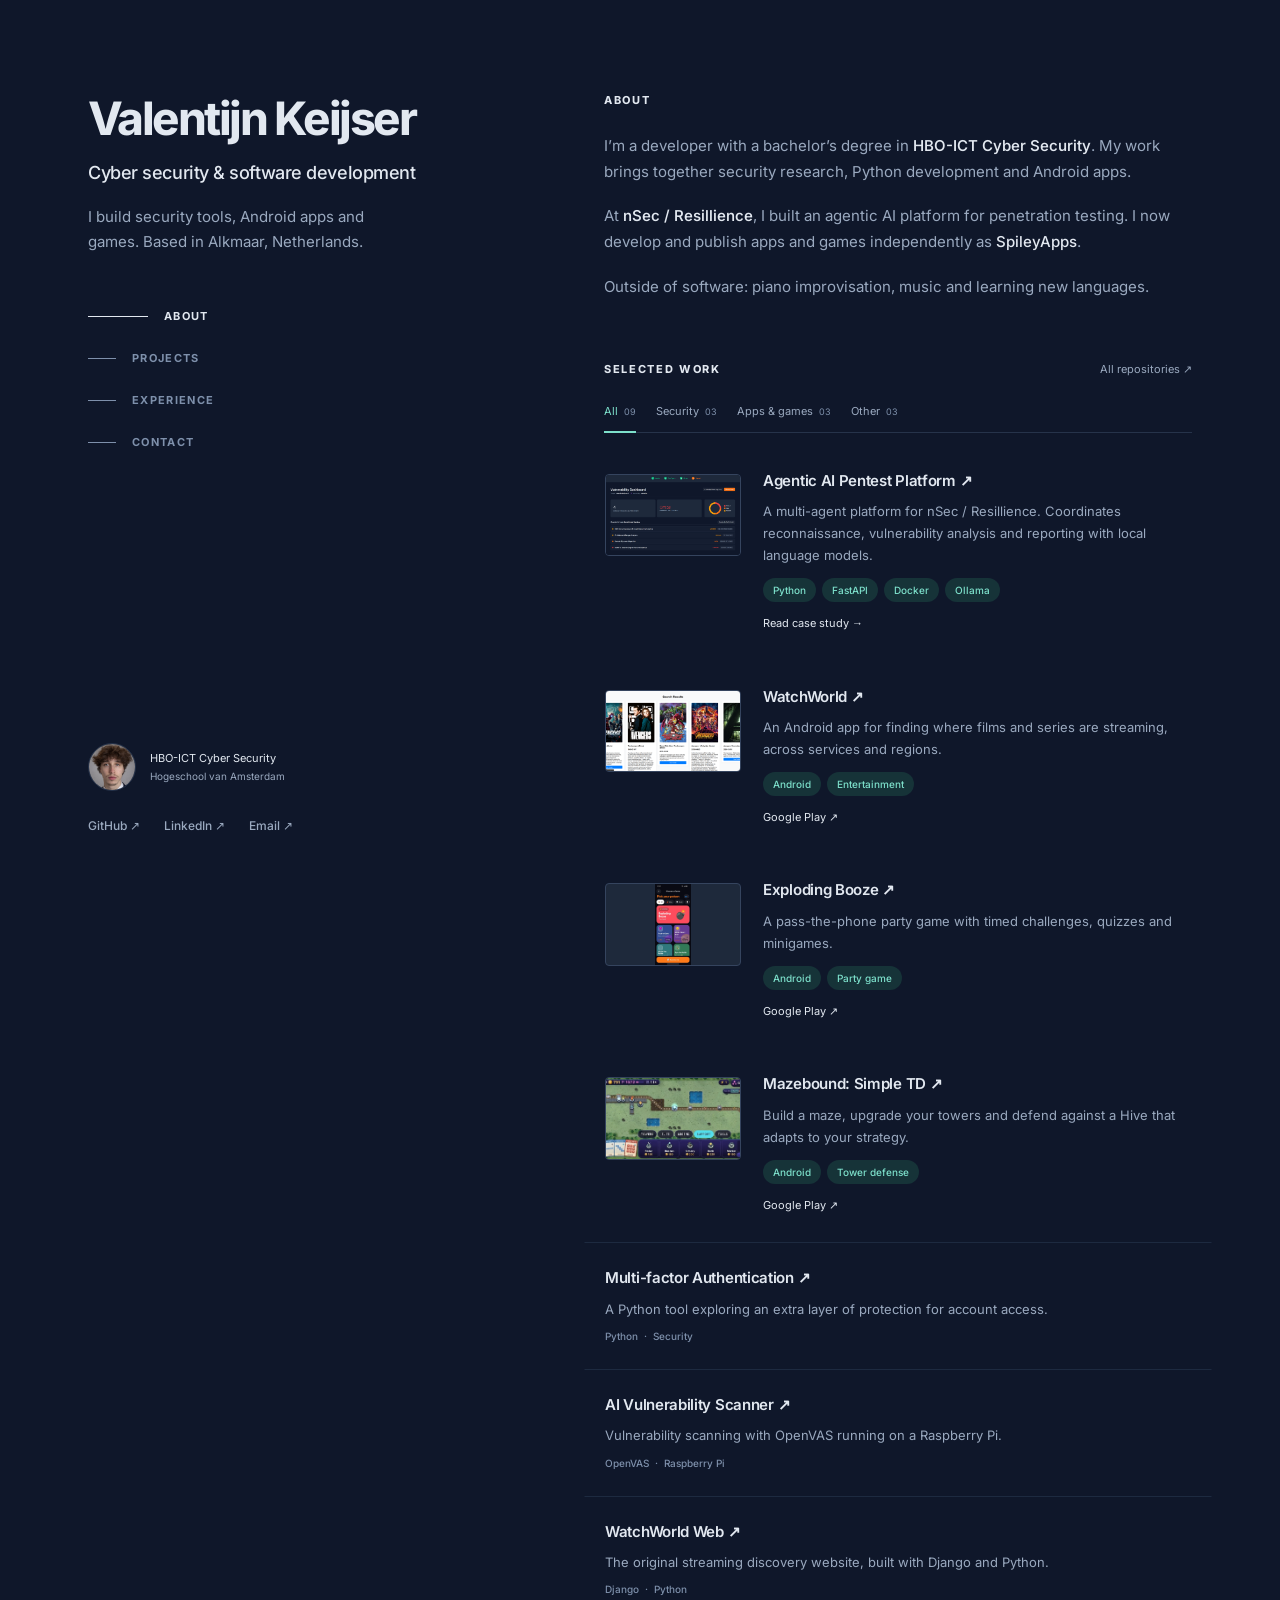
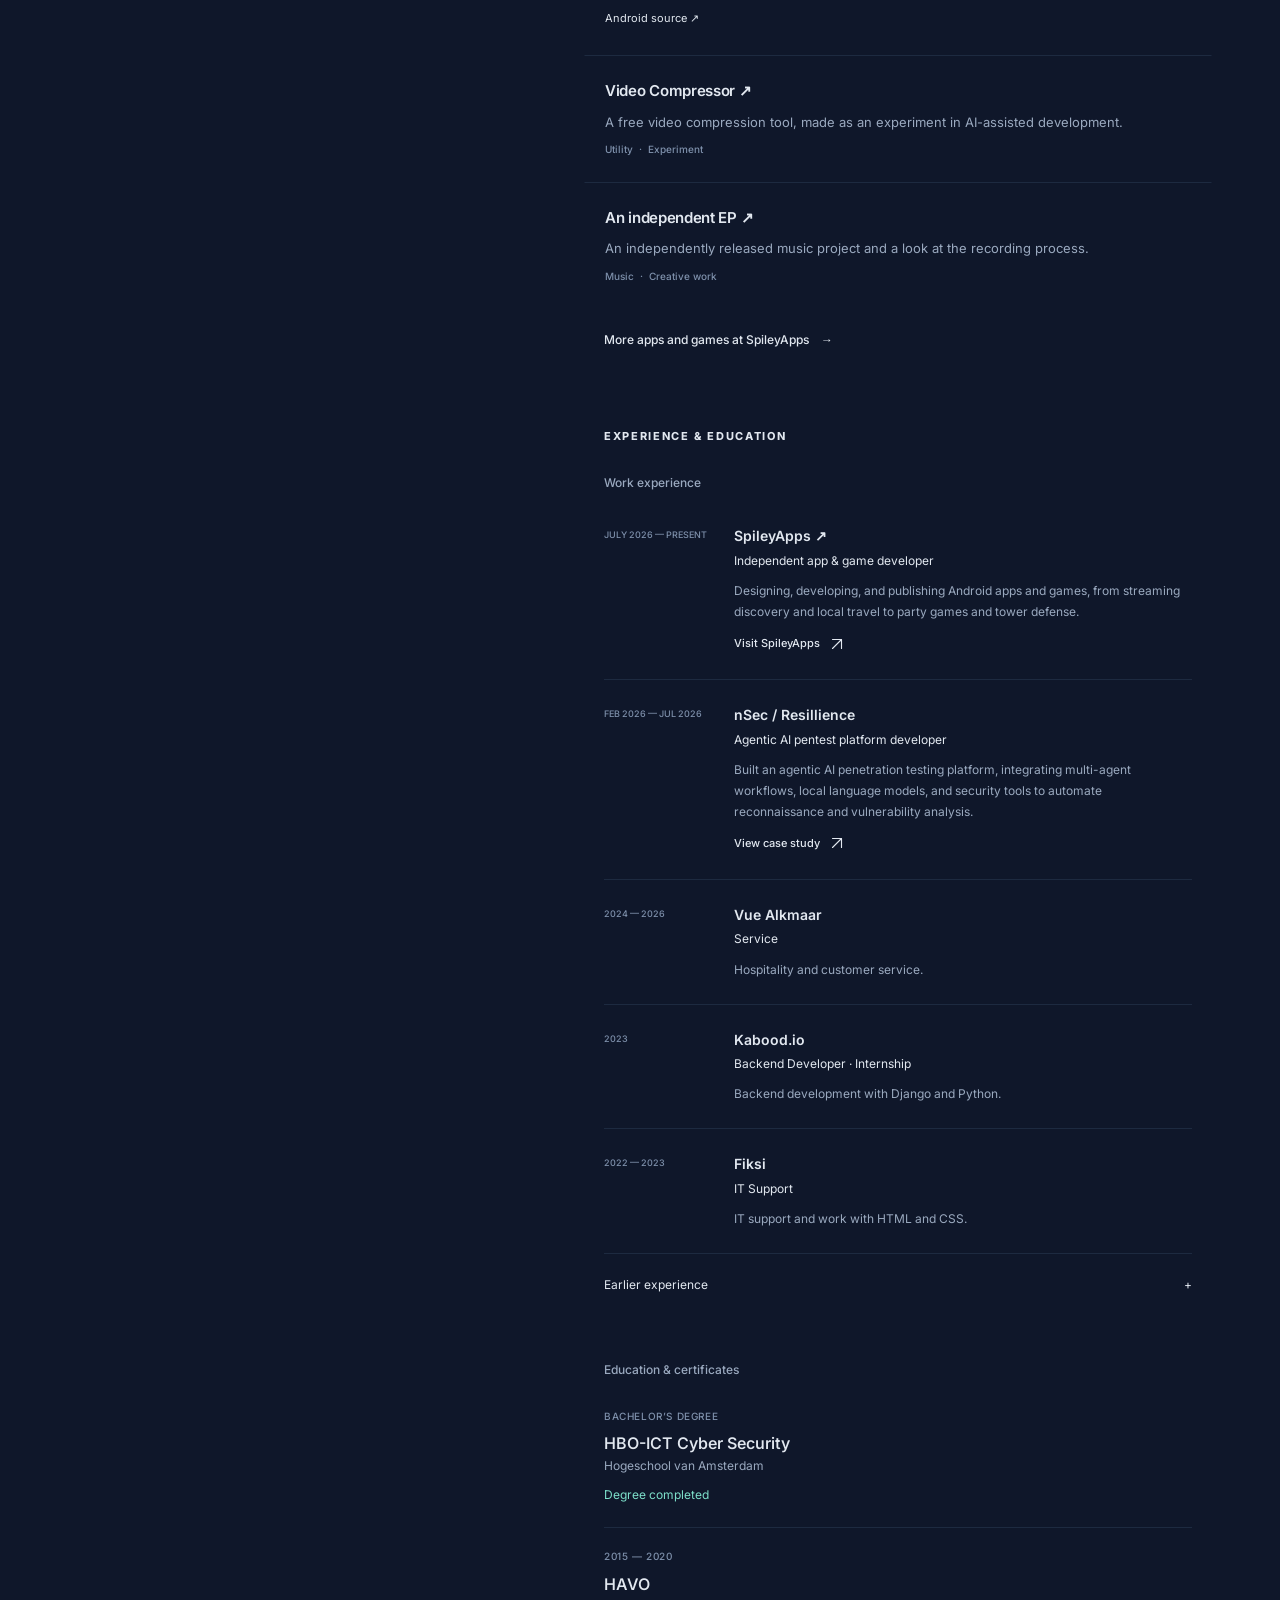
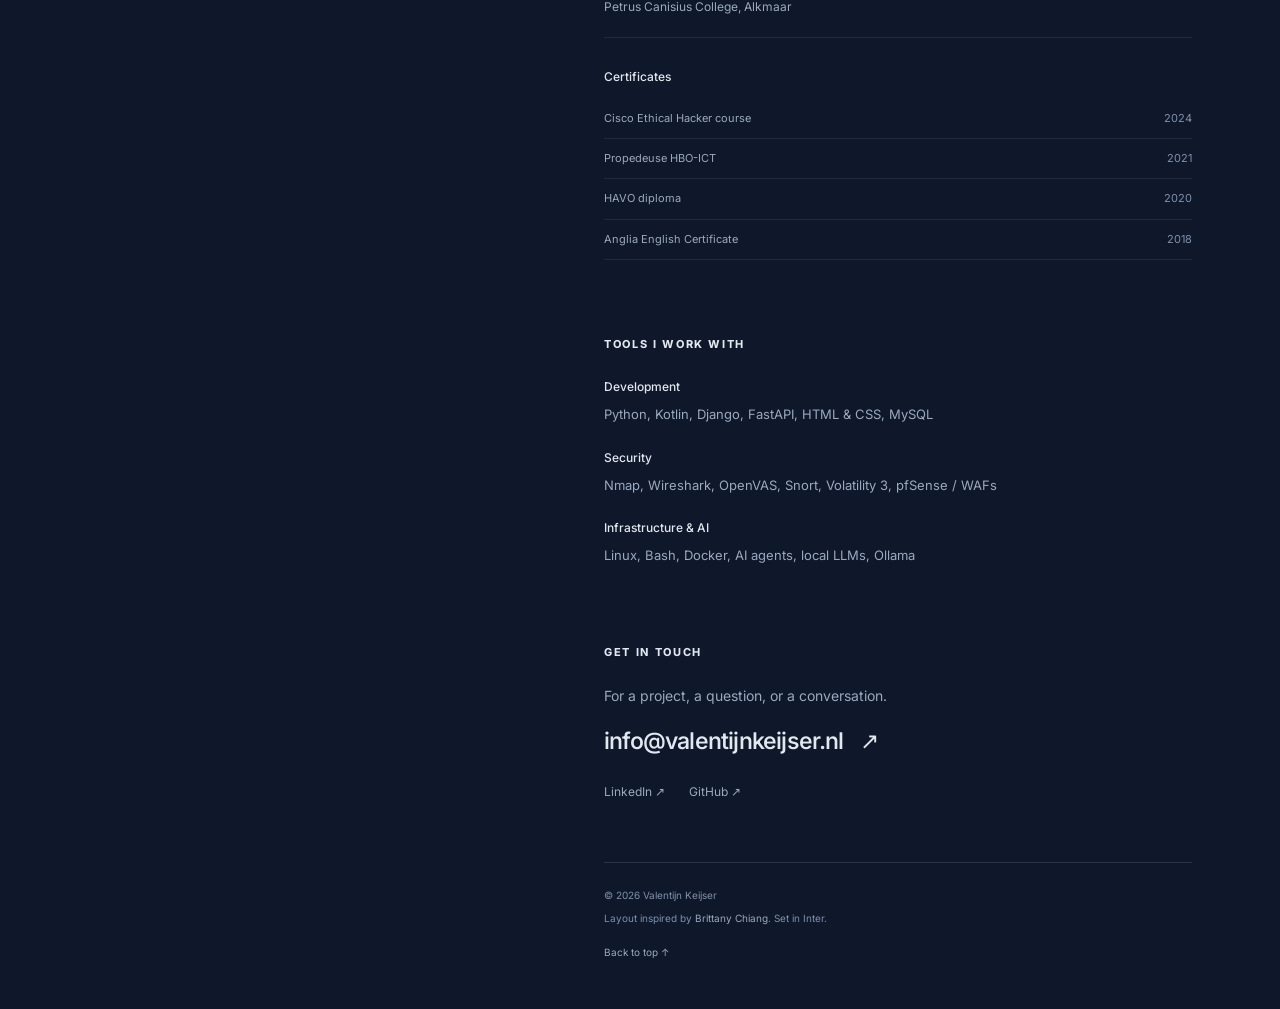
==== commit 90acf947: "Rebuild portfolio around a split-column layout and version static assets" ====
--- a/index.html
+++ b/index.html
@@ -3,86 +3,94 @@
 <head>
   <meta charset="UTF-8">
   <meta name="viewport" content="width=device-width, initial-scale=1.0">
-  <meta name="theme-color" content="#ffffff">
-  <meta name="description" content="Valentijn Keijser — Cyber Security bachelor's graduate, agentic AI pentest platform builder, and independent Android app and game developer behind Spiley.">
+  <meta name="theme-color" content="#0f172a">
+  <meta name="description" content="Valentijn Keijser. Cyber Security graduate and independent developer of security tools, Android apps and games. Based in Alkmaar, Netherlands.">
   <title>Valentijn Keijser — Security & Software</title>
   <link rel="icon" type="image/png" href="assets/img/favicon.png">
-  <link rel="preload" href="assets/fonts/Geist-Variable.woff2" as="font" type="font/woff2" crossorigin>
-  <link rel="stylesheet" href="portfolio.css">
-  <script src="portfolio.js" defer></script>
+  <link rel="preload" href="assets/fonts/inter-latin-wght-normal.woff2" as="font" type="font/woff2" crossorigin>
+  <link rel="stylesheet" href="assets/css/portfolio.9f20fbb218e5.css">
+  <script src="assets/js/portfolio.57cc31b31953.js" defer></script>
 </head>
 <body>
   <a class="skip-link" href="#main">Skip to content</a>
   <svg class="svg-library" xmlns="http://www.w3.org/2000/svg" aria-hidden="true">
-    <symbol id="arrow" viewBox="0 0 24 24"><path d="M5 12h14m-6-6 6 6-6 6"/></symbol>
     <symbol id="up-right" viewBox="0 0 24 24"><path d="M6 18 18 6M6 6h12v12"/></symbol>
   </svg>
-
-  <header class="site-header">
-    <nav class="wrap navigation" aria-label="Main navigation">
-      <a class="brand" href="#hero" aria-label="Valentijn Keijser home">Valentijn Keijser<span class="brand-slash" aria-hidden="true">/</span></a>
-      <button class="nav-toggle" type="button" aria-label="Open navigation" aria-expanded="false" aria-controls="nav-links"><span></span><span></span></button>
-      <div class="nav-links" id="nav-links"><a href="#projects">Projects</a><a href="#about">About</a><a href="#experience">Experience</a><a class="nav-contact" href="#contact">Contact <svg class="icon" aria-hidden="true"><use href="#up-right"/></svg></a></div>
-    </nav>
-  </header>
-
-  <main id="main">
-    <section class="hero wrap" id="hero" aria-labelledby="hero-title">
-      <div class="hero-copy">
-        <p class="eyebrow">Independent developer · Alkmaar, NL</p>
-        <h1 id="hero-title">Valentijn Keijser</h1>
-        <p class="hero-description">Cyber Security graduate building security tools, Android apps and games.</p>
-        <div class="hero-actions">
-          <a class="button" href="#projects">View projects <svg class="icon" aria-hidden="true"><use href="#arrow"/></svg></a>
-          <a class="text-link" href="https://github.com/Spiley" target="_blank" rel="noopener noreferrer">GitHub ↗</a>
-          <a class="text-link" href="https://www.linkedin.com/in/valentijnkeijser" target="_blank" rel="noopener noreferrer">LinkedIn ↗</a>
+  <div class="portfolio-shell">
+    <header class="profile" id="hero">
+      <div class="profile-top">
+        <h1><a class="profile-name" href="#hero">Valentijn Keijser</a></h1>
+        <p class="profile-role">Cyber security & software development</p>
+        <p class="profile-intro">I build security tools, Android apps and games. Based in Alkmaar, Netherlands.</p>
+        <nav class="section-navigation" aria-label="Main navigation">
+          <a href="#about" aria-current="location"><span aria-hidden="true"></span>About</a>
+          <a href="#projects"><span aria-hidden="true"></span>Projects</a>
+          <a href="#experience"><span aria-hidden="true"></span>Experience</a>
+          <a href="#contact"><span aria-hidden="true"></span>Contact</a>
+        </nav>
+      </div>
+      <div class="profile-bottom">
+        <div class="profile-person"><img src="assets/img/profile.jpg" alt="Valentijn Keijser" width="1018" height="1018"><p>HBO-ICT Cyber Security<span>Hogeschool van Amsterdam</span></p></div>
+        <div class="social-links" aria-label="Social links">
+          <a href="https://github.com/Spiley" target="_blank" rel="noopener noreferrer">GitHub ↗</a>
+          <a href="https://www.linkedin.com/in/valentijnkeijser" target="_blank" rel="noopener noreferrer">LinkedIn ↗</a>
+          <a href="mailto:info@valentijnkeijser.nl">Email ↗</a>
         </div>
       </div>
-      <figure class="hero-portrait"><img src="assets/img/about.jpg" alt="Valentijn Keijser in a suit" width="696" height="930" fetchpriority="high"><figcaption>Security & software</figcaption></figure>
-      <div class="hero-details"><p><span>Education</span>HBO-ICT · Cyber Security</p><p><span>Currently</span>Building apps at <a href="spileyapps/">SpileyApps ↗</a></p></div>
-    </section>
+    </header>
 
-    <section class="section wrap" id="projects" aria-labelledby="projects-title">
-      <div class="section-heading"><div class="section-label"><span class="section-number">01</span><h2 id="projects-title">Selected projects</h2></div><a class="text-link" href="https://github.com/Spiley" target="_blank" rel="noopener noreferrer">All repositories ↗</a></div>
-      <div class="project-toolbar"><div class="filters" role="group" aria-label="Filter projects"><button class="filter active" type="button" data-filter="all" aria-pressed="true">All projects <span>09</span></button><button class="filter" type="button" data-filter="security" aria-pressed="false">Security <span>03</span></button><button class="filter" type="button" data-filter="android" aria-pressed="false">Apps & games <span>03</span></button><button class="filter" type="button" data-filter="other" aria-pressed="false">Other work <span>03</span></button></div></div>
-      <p class="sr-only" id="filter-status" role="status" aria-live="polite"></p>
-      <div class="project-grid">
-        <article class="project-card featured-project" data-category="security">
-          <a class="featured-visual" href="pentest-tool.html" aria-label="Read about the Agentic AI Pentest Platform"><img src="assets/img/nsecdashboard.png" alt="nSec pentest dashboard showing vulnerability findings and risk levels" width="2048" height="887" loading="lazy"></a>
-          <div class="featured-copy"><p class="eyebrow">Security · nSec / Resillience · 2026</p><h3><a href="pentest-tool.html">Agentic AI<br> Pentest Platform</a></h3><p>A multi-agent platform that coordinates reconnaissance, vulnerability analysis and reporting with local language models.</p><p class="technology">Python · FastAPI · Docker · Ollama</p><a class="text-link" href="pentest-tool.html">Read case study <svg class="icon" aria-hidden="true"><use href="#arrow"/></svg></a></div>
-        </article>
+    <main id="main" class="portfolio-content">
+      <section id="about" class="content-section about-section" aria-labelledby="about-title">
+        <h2 class="section-title" id="about-title">About</h2>
+        <p>I’m a developer with a bachelor’s degree in <strong>HBO-ICT Cyber Security</strong>. My work brings together security research, Python development and Android apps.</p>
+        <p>At <strong>nSec / Resillience</strong>, I built an agentic AI platform for penetration testing. I now develop and publish apps and games independently as <a href="spileyapps/">SpileyApps</a>.</p>
+        <p>Outside of software: piano improvisation, music and learning new languages.</p>
+      </section>
 
-        <article class="project-card app-project" data-category="android">
-          <a class="app-visual" href="spileyapps/#watchworld" aria-label="Explore WatchWorld on SpileyApps"><img class="phone-screen" src="spileyapps/assets/watchworld-screen-2.webp" alt="WatchWorld showing streaming availability for Avengers: Endgame" width="800" height="1743" loading="lazy"></a>
-          <div class="project-info"><p class="eyebrow">Android · Entertainment</p><h3><a href="spileyapps/#watchworld">WatchWorld <svg class="icon" aria-hidden="true"><use href="#up-right"/></svg></a></h3><p>Find where movies and shows are streaming, across services and regions.</p><div class="project-links"><a href="spileyapps/#watchworld">App details</a><a href="https://play.google.com/store/apps/details?id=com.WatchWorld" target="_blank" rel="noopener noreferrer" aria-label="Get WatchWorld on Google Play">Google Play ↗</a></div></div>
-        </article>
-        <article class="project-card app-project" data-category="android">
-          <a class="app-visual" href="spileyapps/#exploding-booze" aria-label="Explore Exploding Booze on SpileyApps"><img class="phone-screen" src="spileyapps/assets/exploding-booze-screen-2.webp" alt="Exploding Booze party game with quizzes and challenges" width="800" height="1743" loading="lazy"></a>
-          <div class="project-info"><p class="eyebrow">Android · Party game</p><h3><a href="spileyapps/#exploding-booze">Exploding Booze <svg class="icon" aria-hidden="true"><use href="#up-right"/></svg></a></h3><p>A pass-the-phone party game with timed challenges, quizzes and minigames.</p><div class="project-links"><a href="spileyapps/#exploding-booze">App details</a><a href="https://play.google.com/store/apps/details?id=com.explodingbooze" target="_blank" rel="noopener noreferrer" aria-label="Get Exploding Booze on Google Play">Google Play ↗</a></div></div>
-        </article>
-        <article class="project-card app-project" data-category="android">
-          <a class="app-visual" href="spileyapps/#mazebound" aria-label="Explore Mazebound: Simple TD on SpileyApps"><img class="landscape-screen" src="spileyapps/assets/mazebound-screen-3.webp" alt="Mazebound tower defense gameplay with a custom maze and tower upgrades" width="800" height="367" loading="lazy"></a>
-          <div class="project-info"><p class="eyebrow">Android · Tower defense</p><h3><a href="spileyapps/#mazebound">Mazebound: Simple TD <svg class="icon" aria-hidden="true"><use href="#up-right"/></svg></a></h3><p>Build a maze and upgrade towers against a Hive that adapts to your defenses.</p><div class="project-links"><a href="spileyapps/#mazebound">App details</a><a href="https://play.google.com/store/apps/details?id=nl.valentijnkeijser.towerdefense" target="_blank" rel="noopener noreferrer" aria-label="Get Mazebound: Simple TD on Google Play">Google Play ↗</a></div></div>
-        </article>
+      <section id="projects" class="content-section" aria-labelledby="projects-title">
+        <div class="section-heading"><h2 class="section-title" id="projects-title">Selected work</h2><a class="small-link" href="https://github.com/Spiley" target="_blank" rel="noopener noreferrer">All repositories ↗</a></div>
+        <div class="filters" role="group" aria-label="Filter projects">
+          <button class="filter active" type="button" data-filter="all" aria-pressed="true">All <span>09</span></button>
+          <button class="filter" type="button" data-filter="security" aria-pressed="false">Security <span>03</span></button>
+          <button class="filter" type="button" data-filter="android" aria-pressed="false">Apps & games <span>03</span></button>
+          <button class="filter" type="button" data-filter="other" aria-pressed="false">Other <span>03</span></button>
+        </div>
+        <p class="sr-only" id="filter-status" role="status" aria-live="polite"></p>
+        <div class="project-list">
+          <article class="project-card" data-category="security">
+            <a class="project-image" href="pentest-tool.html" aria-label="View Agentic AI Pentest Platform"><img src="assets/img/nsecdashboard.png" alt="nSec vulnerability dashboard with findings from the AI agents" loading="lazy"></a><div class="project-copy"><h3><a href="pentest-tool.html">Agentic AI Pentest Platform <span aria-hidden="true">↗</span></a></h3><p>A multi-agent platform for nSec / Resillience. Coordinates reconnaissance, vulnerability analysis and reporting with local language models.</p><ul class="tags" aria-label="Technologies and category"><li>Python</li><li>FastAPI</li><li>Docker</li><li>Ollama</li></ul><a class="project-secondary" href="pentest-tool.html">Read case study →</a></div>
+          </article>
+          <article class="project-card" data-category="android">
+            <a class="project-image" href="spileyapps/#watchworld" aria-label="View WatchWorld"><img src="assets/img/watchworld.png" alt="WatchWorld streaming discovery interface" loading="lazy"></a><div class="project-copy"><h3><a href="spileyapps/#watchworld">WatchWorld <span aria-hidden="true">↗</span></a></h3><p>An Android app for finding where films and series are streaming, across services and regions.</p><ul class="tags" aria-label="Technologies and category"><li>Android</li><li>Entertainment</li></ul><a class="project-secondary" href="https://play.google.com/store/apps/details?id=com.WatchWorld" target="_blank" rel="noopener noreferrer" aria-label="Get WatchWorld on Google Play">Google Play ↗</a></div>
+          </article>
+          <article class="project-card" data-category="android">
+            <a class="project-image phone-image" href="spileyapps/#exploding-booze" aria-label="View Exploding Booze"><img src="spileyapps/assets/exploding-booze-screen-2.webp" alt="Exploding Booze party game with quizzes and timed challenges" loading="lazy"></a><div class="project-copy"><h3><a href="spileyapps/#exploding-booze">Exploding Booze <span aria-hidden="true">↗</span></a></h3><p>A pass-the-phone party game with timed challenges, quizzes and minigames.</p><ul class="tags" aria-label="Technologies and category"><li>Android</li><li>Party game</li></ul><a class="project-secondary" href="https://play.google.com/store/apps/details?id=com.explodingbooze" target="_blank" rel="noopener noreferrer" aria-label="Get Exploding Booze on Google Play">Google Play ↗</a></div>
+          </article>
+          <article class="project-card" data-category="android">
+            <a class="project-image" href="spileyapps/#mazebound" aria-label="View Mazebound: Simple TD"><img src="spileyapps/assets/mazebound-screen-3.webp" alt="Mazebound gameplay with a custom maze and tower upgrades" loading="lazy"></a><div class="project-copy"><h3><a href="spileyapps/#mazebound">Mazebound: Simple TD <span aria-hidden="true">↗</span></a></h3><p>Build a maze, upgrade your towers and defend against a Hive that adapts to your strategy.</p><ul class="tags" aria-label="Technologies and category"><li>Android</li><li>Tower defense</li></ul><a class="project-secondary" href="https://play.google.com/store/apps/details?id=nl.valentijnkeijser.towerdefense" target="_blank" rel="noopener noreferrer" aria-label="Get Mazebound: Simple TD on Google Play">Google Play ↗</a></div>
+          </article>
+          <article class="project-card compact-project" data-category="security">
+            <div class="project-copy"><h3><a href="https://github.com/Spiley/MFA-New" target="_blank" rel="noopener noreferrer">Multi-factor Authentication <span aria-hidden="true">↗</span></a></h3><p>A Python tool exploring an extra layer of protection for account access.</p><ul class="tags" aria-label="Technologies and category"><li>Python</li><li>Security</li></ul></div>
+          </article>
+          <article class="project-card compact-project" data-category="security">
+            <div class="project-copy"><h3><a href="https://github.com/Spiley/ThreatHunter" target="_blank" rel="noopener noreferrer">AI Vulnerability Scanner <span aria-hidden="true">↗</span></a></h3><p>Vulnerability scanning with OpenVAS running on a Raspberry Pi.</p><ul class="tags" aria-label="Technologies and category"><li>OpenVAS</li><li>Raspberry Pi</li></ul></div>
+          </article>
+          <article class="project-card compact-project" data-category="other">
+            <div class="project-copy"><h3><a href="https://spiley.pythonanywhere.com/" target="_blank" rel="noopener noreferrer">WatchWorld Web <span aria-hidden="true">↗</span></a></h3><p>The original streaming discovery website, built with Django and Python.</p><ul class="tags" aria-label="Technologies and category"><li>Django</li><li>Python</li></ul><a class="project-secondary" href="https://github.com/Spiley/WatchWorld-Android" target="_blank" rel="noopener noreferrer">Android source ↗</a></div>
+          </article>
+          <article class="project-card compact-project" data-category="other">
+            <div class="project-copy"><h3><a href="https://github.com/Spiley/Video-compressor" target="_blank" rel="noopener noreferrer">Video Compressor <span aria-hidden="true">↗</span></a></h3><p>A free video compression tool, made as an experiment in AI-assisted development.</p><ul class="tags" aria-label="Technologies and category"><li>Utility</li><li>Experiment</li></ul></div>
+          </article>
+          <article class="project-card compact-project" data-category="other">
+            <div class="project-copy"><h3><a href="https://spiley.github.io/HKU/" target="_blank" rel="noopener noreferrer">An independent EP <span aria-hidden="true">↗</span></a></h3><p>An independently released music project and a look at the recording process.</p><ul class="tags" aria-label="Technologies and category"><li>Music</li><li>Creative work</li></ul></div>
+          </article>
+        </div>
+        <a class="section-link" href="spileyapps/">More apps and games at SpileyApps <span aria-hidden="true">→</span></a>
+      </section>
 
-        <article class="project-card project-row" data-category="security"><p class="row-category">Security / Python</p><div class="row-content"><h3>Multi-factor Authentication</h3><p>A Python tool exploring an extra layer of protection for account access.</p><a class="text-link" href="https://github.com/Spiley/MFA-New" target="_blank" rel="noopener noreferrer">View source <svg class="icon" aria-hidden="true"><use href="#up-right"/></svg></a></div></article>
-        <article class="project-card project-row" data-category="security"><p class="row-category">Security / OpenVAS</p><div class="row-content"><h3>AI Vulnerability Scanner</h3><p>A vulnerability scanning project running OpenVAS on a Raspberry Pi.</p><a class="text-link" href="https://github.com/Spiley/ThreatHunter" target="_blank" rel="noopener noreferrer">View source <svg class="icon" aria-hidden="true"><use href="#up-right"/></svg></a></div></article>
-        <article class="project-card project-row" data-category="other"><p class="row-category">Web / Django</p><div class="row-content"><h3>WatchWorld Web</h3><p>The original streaming discovery website, built to explore Django and Python.</p><div class="inline-links"><a class="text-link" href="https://spiley.pythonanywhere.com/" target="_blank" rel="noopener noreferrer">Visit website <svg class="icon" aria-hidden="true"><use href="#up-right"/></svg></a><a class="text-link" href="https://github.com/Spiley/WatchWorld-Android" target="_blank" rel="noopener noreferrer">Android source <svg class="icon" aria-hidden="true"><use href="#up-right"/></svg></a></div></div></article>
-        <article class="project-card project-row" data-category="other"><p class="row-category">Utility / Experiment</p><div class="row-content"><h3>Video Compressor</h3><p>A free video compression tool, made as an experiment in AI-assisted development.</p><a class="text-link" href="https://github.com/Spiley/Video-compressor" target="_blank" rel="noopener noreferrer">View source <svg class="icon" aria-hidden="true"><use href="#up-right"/></svg></a></div></article>
-        <article class="project-card project-row" data-category="other"><p class="row-category">Music / Creative Work</p><div class="row-content"><h3>An independent EP</h3><p>An independently released music project and a look at the recording process.</p><a class="text-link" href="https://spiley.github.io/HKU/" target="_blank" rel="noopener noreferrer">Explore the process <svg class="icon" aria-hidden="true"><use href="#up-right"/></svg></a></div></article>
-      </div>
-      <div class="studio-link"><p>Apps, games and new releases.</p><a class="text-link" href="spileyapps/">Visit SpileyApps <svg class="icon" aria-hidden="true"><use href="#up-right"/></svg></a></div>
-    </section>
-
-    <section class="section wrap about-section" id="about" aria-labelledby="about-title">
-      <div class="section-label"><span class="section-number">02</span><h2 id="about-title">About</h2></div>
-      <div class="about-grid"><div class="about-copy"><p class="about-lead">I’m a developer with a background in cyber security, based in Alkmaar.</p><p>I graduated in HBO-ICT Cyber Security at the Hogeschool van Amsterdam. My work ranges from Python security tooling and backend development to publishing Android apps and games under SpileyApps.</p><p>Outside of software, I play piano improvisationally and learn new languages.</p><a class="text-link" href="https://www.linkedin.com/in/valentijnkeijser" target="_blank" rel="noopener noreferrer">Find me on LinkedIn ↗</a></div>
-      <dl class="skills-list"><div><dt>Development</dt><dd>Python, Kotlin, Django, FastAPI, HTML & CSS, MySQL</dd></div><div><dt>Security</dt><dd>Nmap, Wireshark, OpenVAS, Snort, Volatility 3, pfSense / WAFs</dd></div><div><dt>Infrastructure & AI</dt><dd>Linux, Bash, Docker, AI agents, local LLMs, Ollama</dd></div></dl></div>
-    </section>
-
-    <section class="section wrap" id="experience" aria-labelledby="experience-title">
-      <div class="section-label"><span class="section-number">03</span><h2 id="experience-title">Experience & education</h2></div>
-      <div class="experience-grid"><div class="work-timeline"><h3 class="column-title">Work experience</h3>
+      <section id="experience" class="content-section" aria-labelledby="experience-title">
+        <h2 class="section-title" id="experience-title">Experience & education</h2>
+        <div class="experience-grid"><div class="work-timeline"><h3 class="column-title">Work experience</h3>
         <article class="timeline-item"><div class="timeline-meta"><span>JULY 2026 — PRESENT</span></div><div><p class="company"><a href="spileyapps/">SpileyApps <span aria-hidden="true">↗</span></a></p><h4>Independent app & game developer</h4><p>Designing, developing, and publishing Android apps and games, from streaming discovery and local travel to party games and tower defense.</p><a class="text-link" href="spileyapps/">Visit SpileyApps <svg class="icon" aria-hidden="true"><use href="#up-right"/></svg></a></div></article>
         <article class="timeline-item"><div class="timeline-meta"><span>FEB 2026 — JUL 2026</span></div><div><p class="company">nSec / Resillience</p><h4>Agentic AI pentest platform developer</h4><p>Built an agentic AI penetration testing platform, integrating multi-agent workflows, local language models, and security tools to automate reconnaissance and vulnerability analysis.</p><a class="text-link" href="pentest-tool.html">View case study <svg class="icon" aria-hidden="true"><use href="#up-right"/></svg></a></div></article>
         <article class="timeline-item"><div class="timeline-meta"><span>2024 — 2026</span></div><div><p class="company">Vue Alkmaar</p><h4>Service</h4><p>Hospitality and customer service.</p></div></article>
@@ -90,10 +98,21 @@
         <article class="timeline-item"><div class="timeline-meta"><span>2022 — 2023</span></div><div><p class="company">Fiksi</p><h4>IT Support</h4><p>IT support and work with HTML and CSS.</p></div></article>
         <details class="earlier-experience"><summary>Earlier experience <span aria-hidden="true">+</span></summary><div><p><strong>Warehouse Worker · Norah</strong><span>2022 — 2023</span></p><p><strong>Kitchen Staff · Pizza Service</strong><span>2019 — 2022</span></p></div></details>
       </div><aside class="education-column"><h3 class="column-title">Education & certificates</h3><div class="education-card"><p class="eyebrow">BACHELOR’S DEGREE</p><h4>HBO-ICT Cyber Security</h4><p>Hogeschool van Amsterdam</p><span class="credential">Degree completed</span></div><div class="education-entry"><p class="eyebrow">2015 — 2020</p><h4>HAVO</h4><p>Petrus Canisius College, Alkmaar</p></div><div class="certificates"><h4>Certificates</h4><ul><li><span>Cisco Ethical Hacker course</span><span>2024</span></li><li><span>Propedeuse HBO-ICT</span><span>2021</span></li><li><span>HAVO diploma</span><span>2020</span></li><li><span>Anglia English Certificate</span><span>2018</span></li></ul></div></aside></div>
-    </section>
+      </section>
 
-    <section class="section wrap contact-section" id="contact" aria-labelledby="contact-title"><div class="section-label"><span class="section-number">04</span><h2 id="contact-title">Contact</h2></div><div class="contact-content"><div><p>For a project, a question, or a conversation.</p><a class="contact-email" href="mailto:info@valentijnkeijser.nl">info@valentijnkeijser.nl <svg class="icon" aria-hidden="true"><use href="#up-right"/></svg></a></div><div class="contact-socials"><a class="text-link" href="https://www.linkedin.com/in/valentijnkeijser" target="_blank" rel="noopener noreferrer">LinkedIn ↗</a><a class="text-link" href="https://github.com/Spiley" target="_blank" rel="noopener noreferrer">GitHub ↗</a><a class="text-link" href="spileyapps/">SpileyApps ↗</a></div></div></section>
-  </main>
-  <footer class="site-footer wrap"><p>© <span id="year">2026</span> Valentijn Keijser</p><p>Alkmaar, Netherlands</p><a class="text-link" href="#hero">Back to top ↑</a></footer>
+      <section id="skills" class="content-section" aria-labelledby="skills-title">
+        <h2 class="section-title" id="skills-title">Tools I work with</h2>
+        <dl class="skills-list"><div><dt>Development</dt><dd>Python, Kotlin, Django, FastAPI, HTML & CSS, MySQL</dd></div><div><dt>Security</dt><dd>Nmap, Wireshark, OpenVAS, Snort, Volatility 3, pfSense / WAFs</dd></div><div><dt>Infrastructure & AI</dt><dd>Linux, Bash, Docker, AI agents, local LLMs, Ollama</dd></div></dl>
+      </section>
+
+      <section id="contact" class="content-section contact-section" aria-labelledby="contact-title">
+        <h2 class="section-title" id="contact-title">Get in touch</h2>
+        <p>For a project, a question, or a conversation.</p>
+        <a class="contact-email" href="mailto:info@valentijnkeijser.nl">info@valentijnkeijser.nl <span aria-hidden="true">↗</span></a>
+        <div class="contact-links"><a href="https://www.linkedin.com/in/valentijnkeijser" target="_blank" rel="noopener noreferrer">LinkedIn ↗</a><a href="https://github.com/Spiley" target="_blank" rel="noopener noreferrer">GitHub ↗</a></div>
+      </section>
+      <footer class="portfolio-footer"><p>© <span id="year">2026</span> Valentijn Keijser</p><p>Layout inspired by <a href="https://brittanychiang.com/" target="_blank" rel="noopener noreferrer">Brittany Chiang</a>. Set in Inter.</p><a href="#hero">Back to top ↑</a></footer>
+    </main>
+  </div>
 </body>
 </html>
--- a/assets/css/portfolio.9f20fbb218e5.css
+++ b/assets/css/portfolio.9f20fbb218e5.css
@@ -0,0 +1,219 @@
+/* Layout reference: https://brittanychiang.com/ — original static implementation. */
+@font-face { font-family: Inter; src: url("../fonts/inter-latin-wght-normal.woff2") format("woff2"); font-weight: 100 900; font-style: normal; font-display: swap; }
+:root {
+  color-scheme: dark;
+  --background: #0f172a; --surface: #162138; --surface-hover: #1c2b44;
+  --text: #e2e8f0; --muted: #9aa9bf; --subtle: #7e90ab; --accent: #7de0cb; --border: #26334a;
+  --sans: Inter, -apple-system, BlinkMacSystemFont, "Segoe UI", sans-serif;
+  --mono: ui-monospace, "Cascadia Code", Consolas, monospace;
+}
+* { box-sizing: border-box; }
+html { scroll-behavior: smooth; scroll-padding-top: 48px; }
+body { margin: 0; background: var(--background); color: var(--muted); font: 400 15px/1.75 var(--sans); -webkit-font-smoothing: antialiased; }
+::selection { background: #73d4c2; color: #102330; }
+h1, h2, h3, h4, p, figure, dl { margin: 0; }
+h1, h2, h3, h4 { color: var(--text); }
+h1, h2 { letter-spacing: -.04em; line-height: 1.15; }
+a { color: inherit; text-decoration: none; text-underline-offset: 5px; }
+a:hover { color: var(--accent); }
+a:focus-visible, button:focus-visible, summary:focus-visible { outline: 2px solid var(--accent); outline-offset: 5px; border-radius: 3px; }
+button { font: inherit; }
+img { display: block; max-width: 100%; height: auto; }
+strong { font-weight: 550; color: var(--text); }
+[hidden] { display: none !important; }
+.sr-only, .skip-link:not(:focus) { position: absolute; width: 1px; height: 1px; overflow: hidden; clip-path: inset(50%); white-space: nowrap; }
+.skip-link:focus { position: fixed; top: 12px; left: 16px; z-index: 20; padding: 12px 20px; border-radius: 4px; background: var(--accent); color: var(--background); }
+.portfolio-shell { display: grid; grid-template-columns: minmax(0, 420px) minmax(0, 1fr); gap: 96px; max-width: 1200px; padding-inline: 48px; margin-inline: auto; align-items: start; }
+.profile { position: sticky; top: 0; height: 100vh; display: flex; flex-direction: column; justify-content: space-between; padding-block: 92px 64px; }
+.profile-name { display: inline-block; color: var(--text); }
+.profile h1 { font-size: 46px; font-weight: 750; letter-spacing: -.055em; line-height: 1.15; }
+.profile-role { color: var(--text); font-size: 18px; font-weight: 500; margin-top: 14px; letter-spacing: -.025em; line-height: 1.5; max-width: 360px; }
+.profile-intro { max-width: 305px; font-size: 15px; line-height: 1.7; margin-top: 18px; }
+.section-navigation { display: flex; flex-direction: column; align-items: flex-start; gap: 6px; margin-top: 44px; }
+.section-navigation a { display: flex; align-items: center; gap: 16px; min-height: 36px; color: var(--subtle); font-size: 11px; font-weight: 700; letter-spacing: .12em; text-transform: uppercase; }
+.section-navigation a > span { width: 28px; height: 1px; background: var(--subtle); transition: width 180ms ease, background 180ms ease; }
+.section-navigation a:hover, .section-navigation a[aria-current] { color: var(--text); }
+.section-navigation a:hover > span, .section-navigation a[aria-current] > span { width: 60px; background: var(--text); }
+.profile-person { display: flex; align-items: center; gap: 14px; }
+.profile-person img { width: 48px; height: 48px; flex-shrink: 0; border-radius: 50%; object-fit: cover; border: 1px solid var(--border); }
+.profile-person p { font-size: 11px; color: var(--text); line-height: 1.7; }
+.profile-person p span { display: block; color: var(--muted); font-size: 10px; }
+.social-links { display: flex; gap: 24px; margin-top: 24px; font-size: 12px; font-weight: 500; }
+.portfolio-content { min-width: 0; padding-block: 92px 48px; }
+.content-section { margin-bottom: 76px; }
+.section-title { font-size: 11px; line-height: 1.5; letter-spacing: .15em; text-transform: uppercase; font-weight: 750; }
+.about-section > p { margin-top: 18px; }
+.about-section > p:first-of-type { margin-top: 24px; }
+.about-section a { color: var(--text); font-weight: 500; }
+.about-section a:hover { color: var(--accent); }
+.about-section { margin-bottom: 60px; }
+.section-heading { display: flex; justify-content: space-between; align-items: center; gap: 16px; }
+.small-link { font-size: 11px; }
+.filters { display: flex; align-items: center; gap: 20px; margin-block: 24px 12px; border-bottom: 1px solid var(--border); }
+.filter { position: relative; padding: 0 0 12px; border: 0; color: var(--muted); background: transparent; font-size: 11px; line-height: 1.5; cursor: pointer; white-space: nowrap; }
+.filter span { color: var(--subtle); font-size: 9px; margin-left: 3px; }
+.filter:hover, .filter.active { color: var(--accent); }
+.filter.active::after { content: ""; height: 2px; background: var(--accent); position: absolute; bottom: -1px; left: 0; right: 0; }
+.project-card { display: grid; grid-template-columns: 136px minmax(0, 1fr); gap: 22px; padding: 24px 20px; margin-inline: -20px; border: 1px solid transparent; border-radius: 6px; transition: background 180ms ease, border-color 180ms ease; }
+.project-card:hover, .project-card:focus-within { background: var(--surface); border-color: var(--border); }
+.project-image { display: flex; align-items: center; justify-content: center; align-self: start; width: 136px; aspect-ratio: 1.65; border: 1px solid #35445e; border-radius: 4px; background: #111c30; overflow: hidden; margin-top: 4px; }
+.project-image img { width: 100%; height: 100%; object-fit: cover; transition: opacity 180ms ease; }
+.project-image:hover img { opacity: .85; }
+.phone-image { background: #1e293b; }
+.phone-image img { width: auto; height: 100%; object-fit: contain; }
+.project-copy { min-width: 0; }
+.project-copy h3 { font-size: 15px; font-weight: 600; line-height: 1.5; letter-spacing: -.02em; }
+.project-copy h3 a { color: var(--text); }
+.project-copy h3 a:hover { color: var(--accent); }
+.project-copy h3 a > span { display: inline-block; font-size: 15px; transition: transform 180ms ease; }
+.project-copy h3 a:hover > span { transform: translate(2px, -2px); }
+.project-copy > p { font-size: 13px; line-height: 1.7; margin-top: 8px; }
+.tags { display: flex; gap: 6px; flex-wrap: wrap; list-style: none; margin: 12px 0 0; padding: 0; }
+.tags li, .tags span { color: var(--accent); background: #163338; padding: 4px 10px; border-radius: 20px; font-size: 10px; line-height: 1.6; font-weight: 500; }
+.project-secondary { display: inline-block; margin-top: 12px; color: var(--text); font-size: 11px; }
+.compact-project { grid-template-columns: 1fr; border-top-color: #1d2a40; border-radius: 0; margin-top: 0; }
+.compact-project .tags { margin-top: 8px; }
+.compact-project .tags li { background: transparent; color: var(--subtle); padding: 0; font-size: 10px; }
+.compact-project .tags li + li::before { content: "·"; margin-right: 6px; }
+.section-link { display: inline-flex; gap: 12px; color: var(--text); font-size: 12px; font-weight: 500; margin-top: 20px; }
+.section-link:hover { text-decoration: underline; }
+.experience-grid { margin-top: 28px; }
+.column-title { color: var(--muted); font-size: 12px; font-weight: 500; margin-bottom: 8px; }
+.timeline-item { display: grid; grid-template-columns: 110px minmax(0, 1fr); gap: 20px; padding-block: 24px; border-bottom: 1px solid #1d2a40; }
+.timeline-meta { font-size: 9px; line-height: 1.8; color: var(--subtle); padding-top: 2px; font-weight: 500; }
+.company { color: var(--text); font-size: 14px; font-weight: 600; line-height: 1.6; }
+.timeline-item h4 { font-size: 12px; font-weight: 400; margin-top: 3px; color: var(--text); line-height: 1.6; }
+.timeline-item > div > p:not(.company) { font-size: 12px; line-height: 1.75; margin-top: 10px; }
+.timeline-item .text-link { font-size: 11px; margin-top: 12px; color: var(--text); }
+.earlier-experience { font-size: 12px; }
+.earlier-experience summary { display: flex; align-items: center; justify-content: space-between; cursor: pointer; list-style: none; padding-block: 20px; color: var(--text); }
+.earlier-experience summary::-webkit-details-marker { display: none; }
+.earlier-experience[open] summary > span { transform: rotate(45deg); }
+.earlier-experience > div > p { display: flex; justify-content: space-between; gap: 16px; padding-block: 8px; font-size: 11px; }
+.earlier-experience strong { font-weight: 400; color: var(--muted); }
+.education-column { margin-top: 44px; }
+.education-card, .education-entry { padding-block: 20px; border-bottom: 1px solid #1d2a40; }
+.eyebrow { font-size: 10px; color: var(--subtle); font-weight: 500; letter-spacing: .06em; }
+.education-card h4, .education-entry h4 { font-size: 16px; line-height: 1.5; margin-top: 6px; font-weight: 550; }
+.education-card > p:not(.eyebrow), .education-entry > p:not(.eyebrow), .credential { font-size: 12px; }
+.credential { display: inline-block; color: var(--accent); margin-top: 8px; }
+.certificates { margin-top: 28px; }
+.certificates h4 { font-size: 12px; font-weight: 500; }
+.certificates ul { list-style: none; padding: 0; margin: 12px 0 0; }
+.certificates li { display: flex; justify-content: space-between; gap: 16px; padding-block: 10px; border-bottom: 1px solid #1d2a40; font-size: 11px; }
+.certificates li > span:last-child { color: var(--subtle); }
+.skills-list { margin-top: 24px; }
+.skills-list > div { margin-top: 20px; }
+.skills-list dt { color: var(--text); font-size: 12px; font-weight: 500; }
+.skills-list dd { margin: 6px 0 0; font-size: 13px; line-height: 1.8; }
+.contact-section { margin-bottom: 60px; }
+.contact-section > p { font-size: 14px; margin-top: 24px; }
+.contact-email { display: inline-flex; align-items: center; gap: 16px; color: var(--text); font-size: clamp(18px, 2vw, 23px); font-weight: 550; letter-spacing: -.035em; margin-top: 12px; }
+.contact-links { display: flex; gap: 24px; font-size: 12px; margin-top: 20px; }
+.portfolio-footer { border-top: 1px solid var(--border); padding-top: 24px; font-size: 10px; color: var(--subtle); }
+.portfolio-footer p + p { margin-top: 6px; }
+.portfolio-footer a { color: var(--muted); }
+.portfolio-footer > a { display: inline-block; margin-top: 16px; }
+/* Shared case-study foundations. */
+.wrap { width: min(1080px, calc(100% - 96px)); margin-inline: auto; }
+.svg-library { position: absolute; width: 0; height: 0; overflow: hidden; }
+.icon { width: 18px; height: 18px; fill: none; stroke: currentColor; stroke-width: 1.5; stroke-linecap: round; stroke-linejoin: round; flex-shrink: 0; }
+.site-header { position: sticky; top: 0; z-index: 5; background: var(--background); border-bottom: 1px solid var(--border); }
+.navigation { min-height: 72px; display: flex; align-items: center; justify-content: space-between; gap: 24px; }
+.brand { color: var(--text); font-size: 14px; font-weight: 600; letter-spacing: -.03em; }
+.text-link { display: inline-flex; align-items: center; gap: 8px; font-size: 13px; font-weight: 500; }
+.text-link:hover { color: var(--accent); }
+.button { display: inline-flex; align-items: center; gap: 16px; padding: 12px 16px; border: 1px solid var(--accent); border-radius: 4px; color: var(--accent); font-size: 13px; font-weight: 500; }
+.button:hover { background: var(--surface); }
+.preview-bar { display: flex; align-items: center; gap: 5px; border-bottom: 1px solid var(--border); background: var(--surface); padding: 12px 16px; }
+.preview-bar > span { width: 5px; height: 5px; border: 1px solid var(--subtle); border-radius: 50%; }
+.preview-bar p { font-size: 10px; color: var(--muted); margin-left: 8px; }
+.site-footer { display: flex; justify-content: space-between; align-items: center; gap: 24px; padding-block: 24px; font-size: 11px; }
+.site-footer .text-link { font-size: 11px; }
+@media (min-width: 1024px) and (max-height: 700px) {
+  .profile { padding-block: 48px 32px; }
+  .section-navigation { margin-top: 28px; gap: 0; }
+  .profile-person { display: none; }
+  .portfolio-content { padding-top: 48px; }
+}
+@media (max-width: 1100px) and (min-width: 1024px) {
+  .portfolio-shell { grid-template-columns: minmax(0, 360px) minmax(0, 1fr); gap: 56px; padding-inline: 40px; }
+  .profile h1 { font-size: 40px; }
+  .profile-role { font-size: 17px; }
+  .project-card { grid-template-columns: 110px minmax(0, 1fr); gap: 18px; }
+  .project-image { width: 110px; }
+  .compact-project { grid-template-columns: 1fr; }
+}
+@media (max-width: 1023px) {
+  html { scroll-padding-top: 32px; }
+  .portfolio-shell { display: block; max-width: 800px; padding-inline: 48px; }
+  .profile { position: static; height: auto; padding-block: 64px 0; }
+  .profile h1 { font-size: 48px; }
+  .profile-role { font-size: 20px; max-width: none; }
+  .profile-intro { max-width: 440px; }
+  .section-navigation { flex-direction: row; flex-wrap: wrap; gap: 24px; margin-top: 28px; padding-block: 12px; border-block: 1px solid var(--border); }
+  .section-navigation a { min-height: 28px; font-size: 10px; }
+  .section-navigation a > span { display: none; }
+  .section-navigation a[aria-current] { color: var(--accent); }
+  .profile-bottom { margin-top: 28px; display: flex; justify-content: space-between; align-items: center; gap: 24px; }
+  .social-links { margin-top: 0; gap: 20px; }
+  .portfolio-content { padding-top: 56px; }
+  .content-section { margin-bottom: 64px; }
+  .about-section { margin-bottom: 48px; }
+  .project-card { grid-template-columns: 160px minmax(0, 1fr); }
+  .project-image { width: 160px; }
+  .compact-project { grid-template-columns: 1fr; }
+}
+@media (max-width: 600px) {
+  .portfolio-shell { padding-inline: 24px; }
+  .profile { padding-top: 40px; }
+  .profile h1 { font-size: clamp(30px, 8.6vw, 44px); }
+  .profile-role { font-size: 17px; line-height: 1.5; margin-top: 12px; }
+  .profile-intro { font-size: 14px; margin-top: 16px; }
+  .section-navigation { justify-content: space-between; gap: 12px; margin-top: 24px; }
+  .section-navigation a { font-size: 9px; letter-spacing: .08em; min-height: 32px; }
+  .profile-bottom { display: block; margin-top: 24px; }
+  .profile-person { display: none; }
+  .social-links { gap: 28px; font-size: 12px; }
+  .portfolio-content { padding-top: 48px; padding-bottom: 32px; }
+  .section-title { font-size: 10px; }
+  .about-section > p { font-size: 14px; }
+  .content-section { margin-bottom: 56px; }
+  .section-heading { gap: 12px; }
+  .small-link { font-size: 10px; }
+  .filters { gap: 20px; margin-top: 20px; }
+  .filter { font-size: 10px; padding-bottom: 12px; min-height: 32px; }
+  .filter span { display: none; }
+  .project-card { grid-template-columns: 96px minmax(0, 1fr); gap: 16px; padding: 20px 8px; margin-inline: -8px; }
+  .project-image { width: 96px; aspect-ratio: 1.4; }
+  .project-copy h3 { font-size: 14px; }
+  .project-copy > p { font-size: 12px; }
+  .tags { gap: 5px; margin-top: 10px; }
+  .tags li, .tags span { padding: 3px 8px; font-size: 9px; }
+  .project-secondary { font-size: 10px; }
+  .compact-project { grid-template-columns: 1fr; }
+  .section-link { font-size: 11px; }
+  .timeline-item { grid-template-columns: 1fr; gap: 8px; padding-block: 20px; }
+  .timeline-meta { font-size: 9px; }
+  .timeline-item h4 { font-size: 12px; }
+  .company { font-size: 14px; }
+  .earlier-experience > div > p { flex-direction: column; gap: 3px; }
+  .contact-email { font-size: clamp(16px, 5vw, 23px); gap: 10px; }
+  .contact-section > p { font-size: 13px; }
+  .wrap { width: calc(100% - 48px); }
+  .navigation { min-height: 64px; gap: 16px; }
+  .brand { font-size: 12px; }
+  .site-footer { flex-wrap: wrap; gap: 16px; }
+  .site-footer .brand { display: none; }
+}
+@media (max-width: 360px) {
+  .portfolio-shell { padding-inline: 20px; }
+  .project-card { grid-template-columns: 1fr; gap: 14px; }
+  .project-image { width: 128px; aspect-ratio: 1.65; }
+  .phone-image { width: 96px; }
+  .filters { gap: 18px; }
+}
+@media (prefers-reduced-motion: reduce) {
+  html { scroll-behavior: auto; }
+  *, *::before, *::after { transition: none !important; }
+}
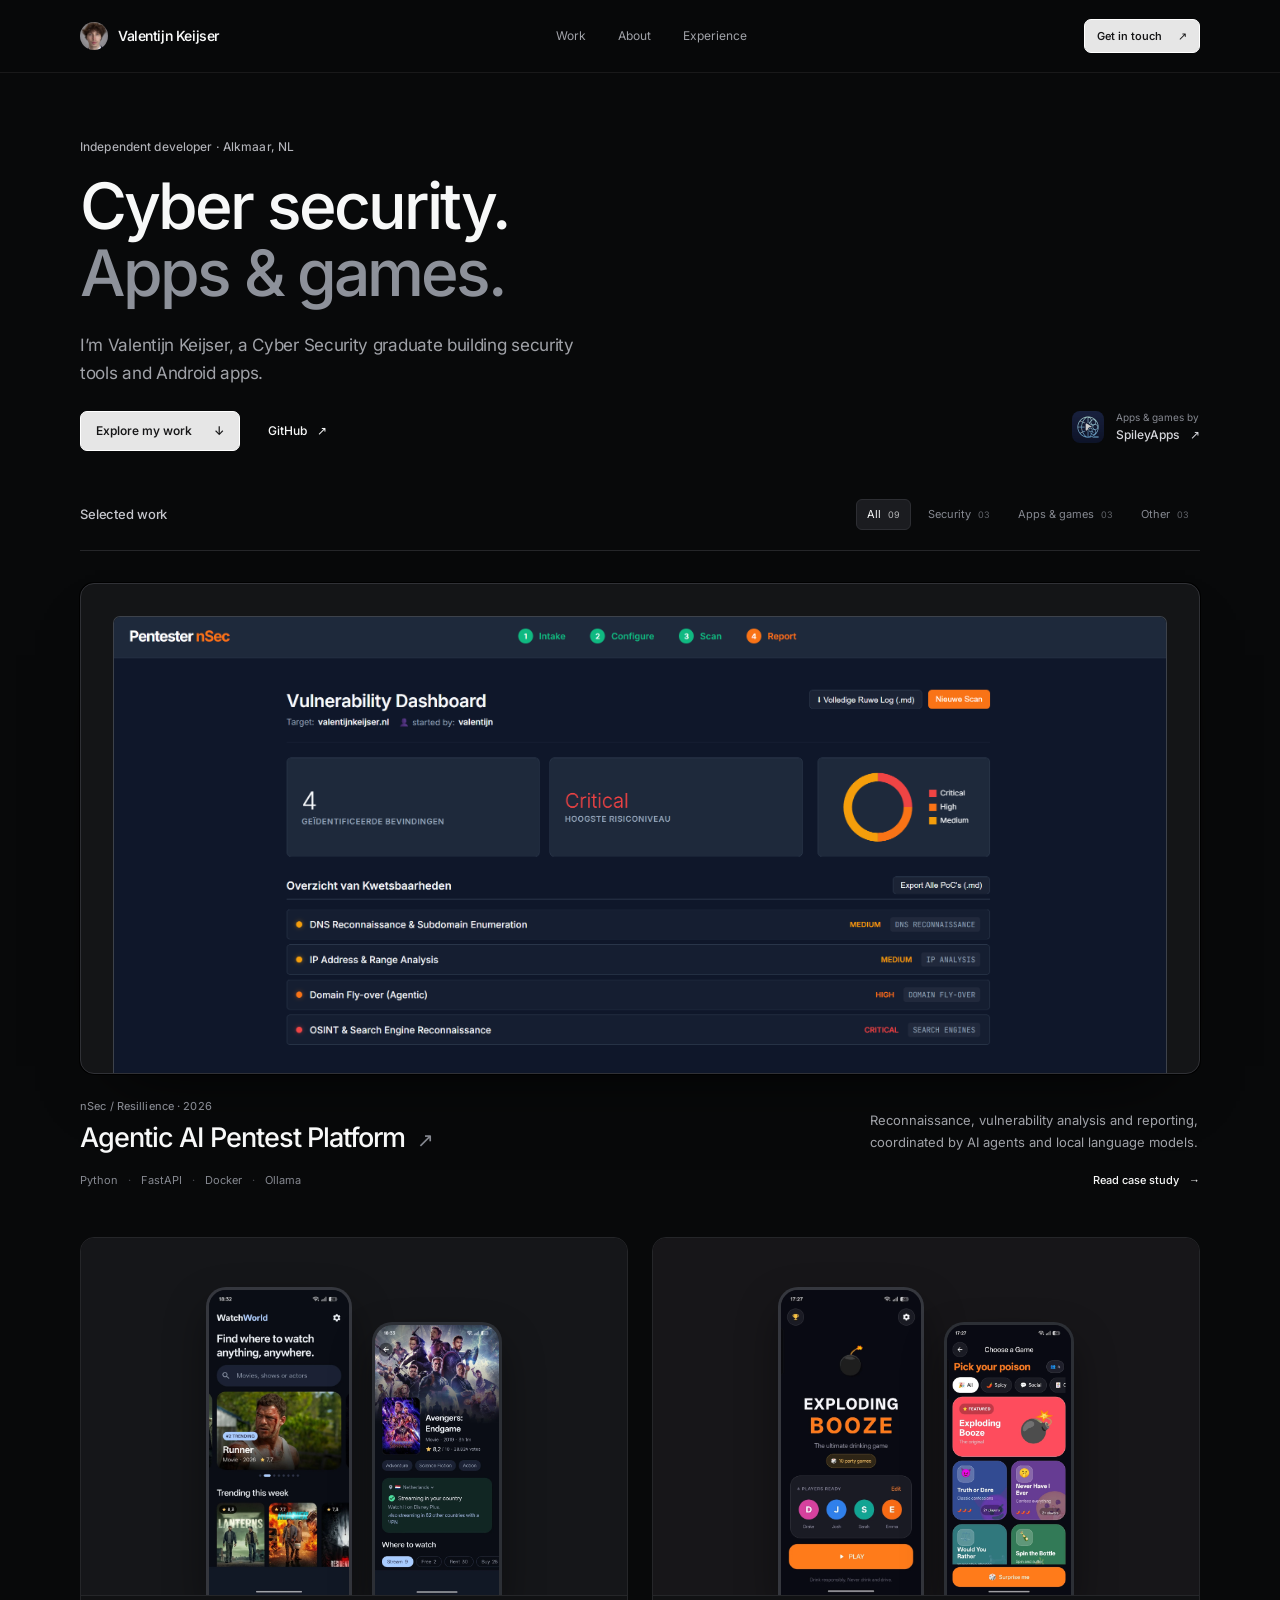
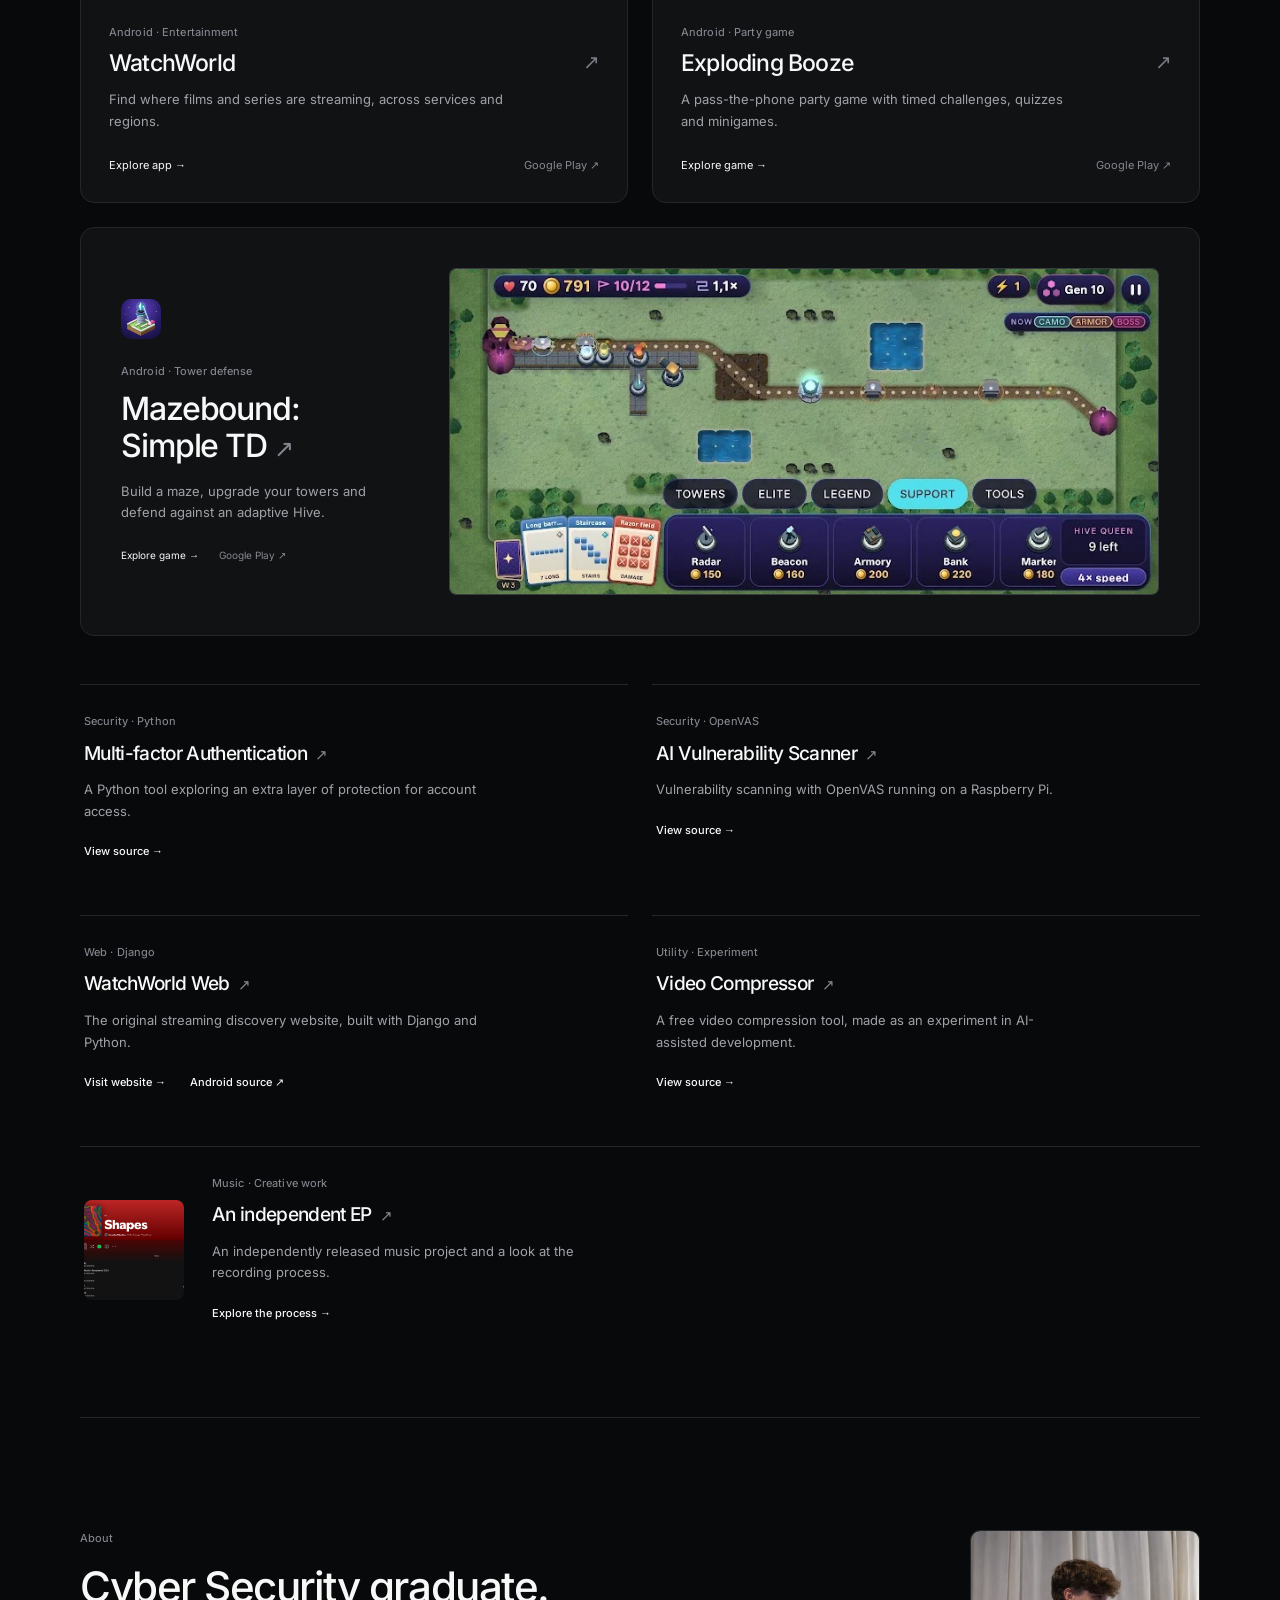
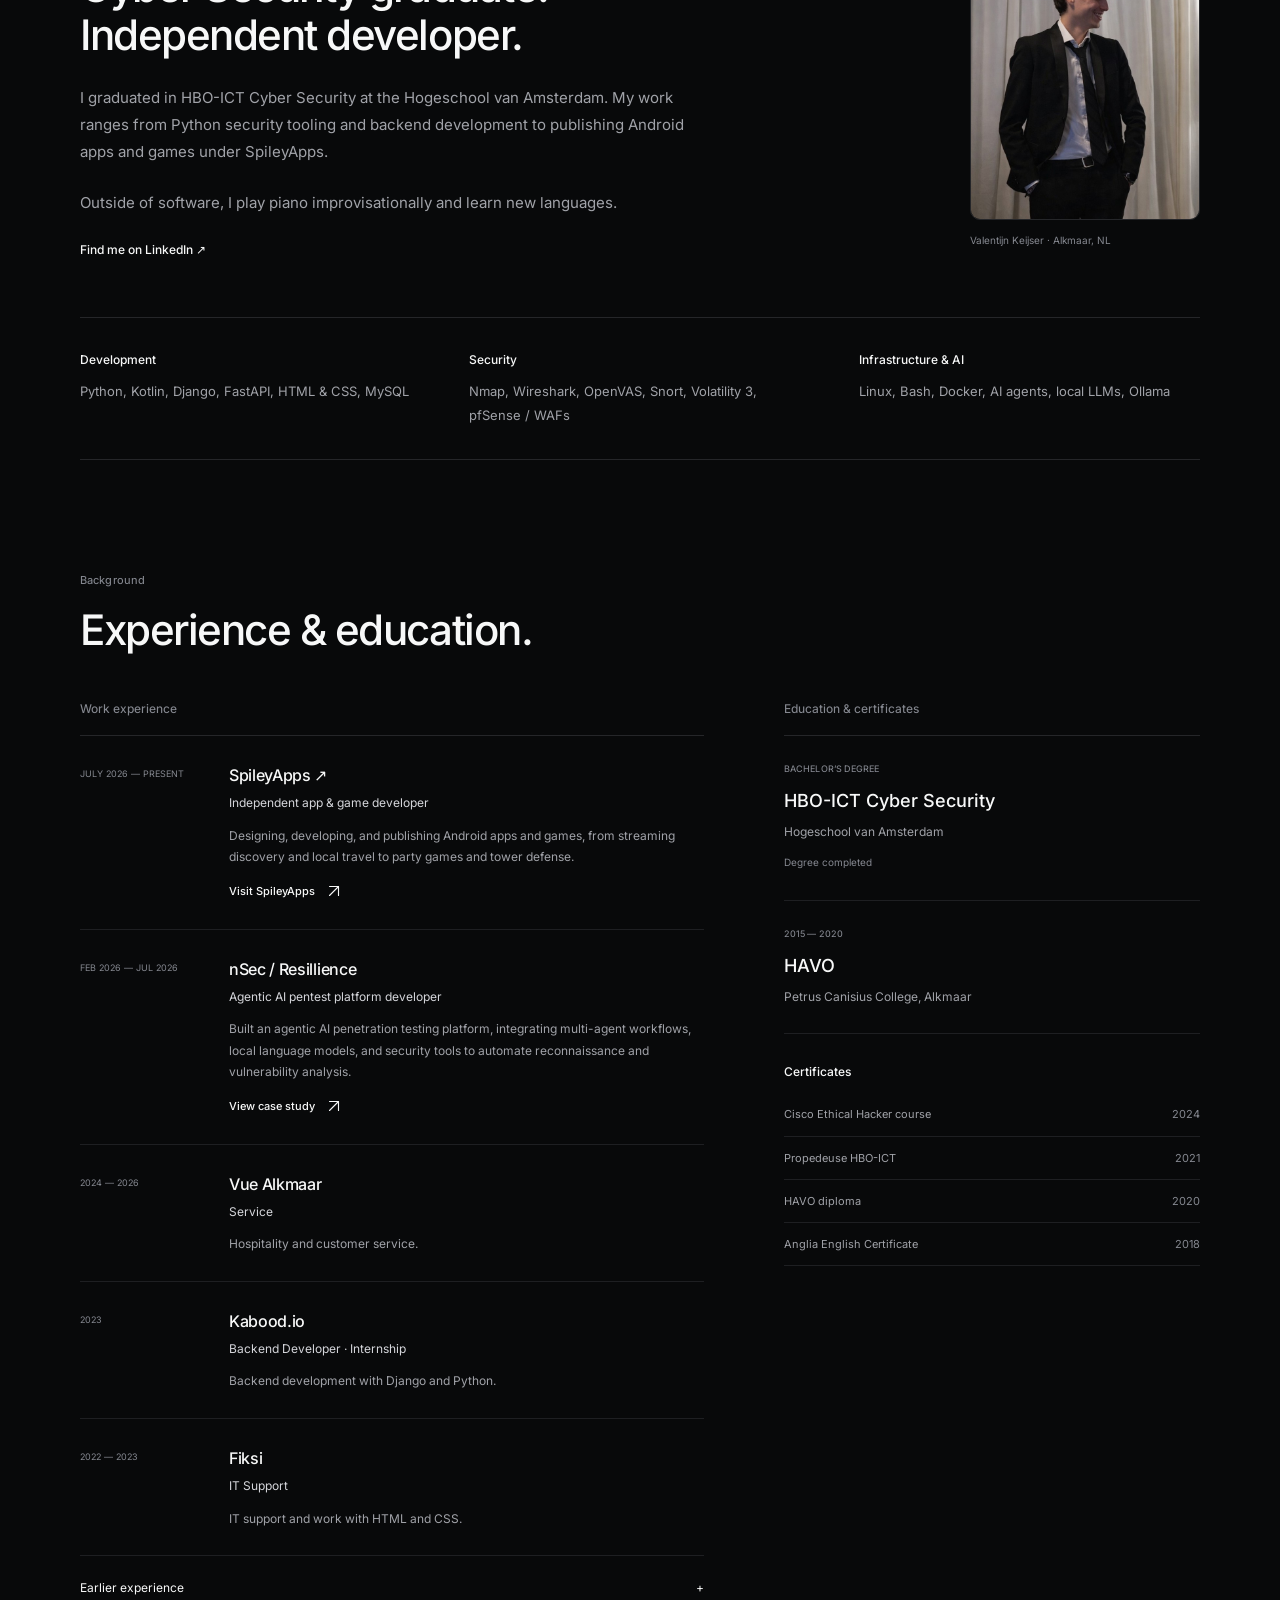
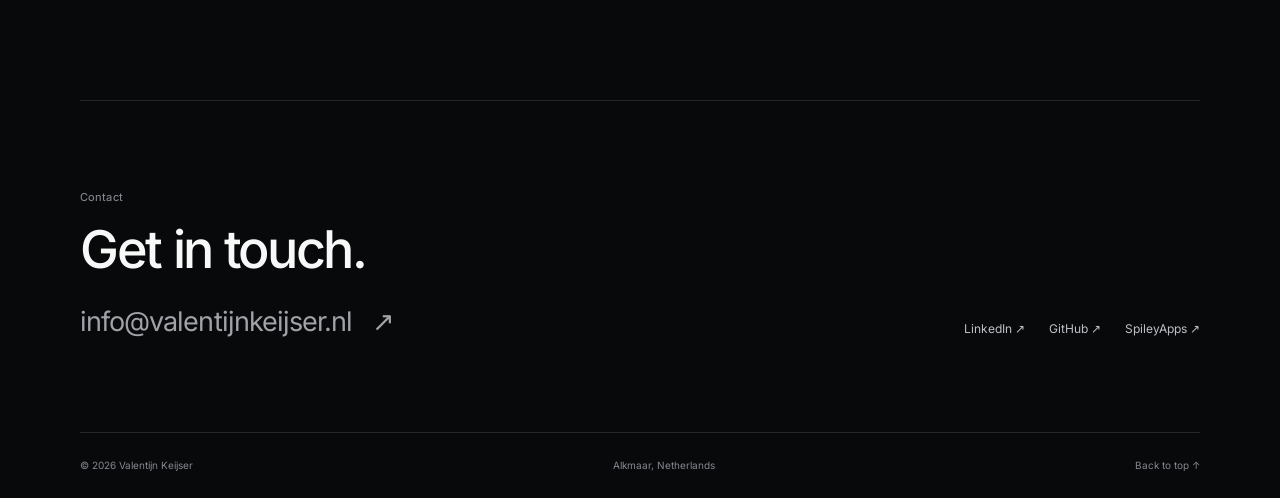
==== commit 27ea3dbf: "Redesign portfolio with Linear-inspired product showcases" ====
--- a/index.html
+++ b/index.html
@@ -3,94 +3,71 @@
 <head>
   <meta charset="UTF-8">
   <meta name="viewport" content="width=device-width, initial-scale=1.0">
-  <meta name="theme-color" content="#0f172a">
-  <meta name="description" content="Valentijn Keijser. Cyber Security graduate and independent developer of security tools, Android apps and games. Based in Alkmaar, Netherlands.">
-  <title>Valentijn Keijser — Security & Software</title>
+  <meta name="theme-color" content="#08090a">
+  <meta name="description" content="Valentijn Keijser — Cyber Security graduate and independent developer. Explore security tools, Android apps and games, built in Alkmaar, Netherlands.">
+  <title>Valentijn Keijser — Security, Apps & Games</title>
   <link rel="icon" type="image/png" href="assets/img/favicon.png">
   <link rel="preload" href="assets/fonts/inter-latin-wght-normal.woff2" as="font" type="font/woff2" crossorigin>
-  <link rel="stylesheet" href="assets/css/portfolio.9f20fbb218e5.css">
-  <script src="assets/js/portfolio.57cc31b31953.js" defer></script>
+  <link rel="stylesheet" href="assets/css/portfolio.13fde78b224e.css">
+  <script src="assets/js/portfolio.4808601baeeb.js" defer></script>
 </head>
 <body>
   <a class="skip-link" href="#main">Skip to content</a>
   <svg class="svg-library" xmlns="http://www.w3.org/2000/svg" aria-hidden="true">
     <symbol id="up-right" viewBox="0 0 24 24"><path d="M6 18 18 6M6 6h12v12"/></symbol>
+    <symbol id="arrow" viewBox="0 0 24 24"><path d="M5 12h14m-6-6 6 6-6 6"/></symbol>
   </svg>
-  <div class="portfolio-shell">
-    <header class="profile" id="hero">
-      <div class="profile-top">
-        <h1><a class="profile-name" href="#hero">Valentijn Keijser</a></h1>
-        <p class="profile-role">Cyber security & software development</p>
-        <p class="profile-intro">I build security tools, Android apps and games. Based in Alkmaar, Netherlands.</p>
-        <nav class="section-navigation" aria-label="Main navigation">
-          <a href="#about" aria-current="location"><span aria-hidden="true"></span>About</a>
-          <a href="#projects"><span aria-hidden="true"></span>Projects</a>
-          <a href="#experience"><span aria-hidden="true"></span>Experience</a>
-          <a href="#contact"><span aria-hidden="true"></span>Contact</a>
-        </nav>
+
+  <header class="site-header">
+    <nav class="wrap navigation" aria-label="Main navigation">
+      <a class="brand" href="#hero" aria-label="Valentijn Keijser home"><img src="assets/img/profile.jpg" alt="" width="1018" height="1018"><span>Valentijn Keijser</span></a>
+      <div class="nav-links"><a href="#projects">Work</a><a href="#about">About</a><a href="#experience">Experience</a></div>
+      <a class="nav-contact" href="#contact">Get in touch <span aria-hidden="true">↗</span></a>
+    </nav>
+  </header>
+
+  <main id="main">
+    <section id="hero" class="hero wrap" aria-labelledby="hero-title">
+      <p class="eyebrow hero-label">Independent developer · Alkmaar, NL</p>
+      <h1 id="hero-title">Cyber security.<br><span>Apps & games.</span></h1>
+      <div class="hero-bottom"><div><p class="hero-description">I’m Valentijn Keijser, a Cyber Security graduate building security tools and Android apps.</p><div class="hero-actions"><a class="button" href="#projects">Explore my work <span aria-hidden="true">↓</span></a><a class="text-link" href="https://github.com/Spiley" target="_blank" rel="noopener noreferrer">GitHub <span aria-hidden="true">↗</span></a></div></div><a class="studio-note" href="spileyapps/"><img src="spileyapps/assets/watchworld-icon.webp" alt="" width="48" height="48"><span>Apps & games by<strong>SpileyApps <span aria-hidden="true">↗</span></strong></span></a></div>
+    </section>
+
+    <section id="projects" class="work-section wrap" aria-labelledby="projects-title">
+      <div class="work-toolbar"><h2 id="projects-title">Selected work</h2><div class="filters" role="group" aria-label="Filter projects"><button class="filter active" type="button" data-filter="all" aria-pressed="true">All <span>09</span></button><button class="filter" type="button" data-filter="security" aria-pressed="false">Security <span>03</span></button><button class="filter" type="button" data-filter="android" aria-pressed="false">Apps & games <span>03</span></button><button class="filter" type="button" data-filter="other" aria-pressed="false">Other <span>03</span></button></div></div>
+      <p class="sr-only" id="filter-status" role="status" aria-live="polite"></p>
+      <div class="work-grid">
+        <article class="project-card feature-project" data-category="security">
+          <a class="feature-visual" href="pentest-tool.html" aria-label="Explore the Agentic AI Pentest Platform case study"><img src="assets/img/nsecdashboard.png" alt="The nSec platform's vulnerability dashboard, showing findings and risk levels" width="2048" height="887" fetchpriority="high"></a>
+          <div class="feature-heading"><div><p class="eyebrow">nSec / Resillience · 2026</p><h3><a href="pentest-tool.html">Agentic AI Pentest Platform <span aria-hidden="true">↗</span></a></h3></div><p>Reconnaissance, vulnerability analysis and reporting, coordinated by AI agents and local language models.</p></div>
+          <div class="feature-footer"><p>Python <span>·</span> FastAPI <span>·</span> Docker <span>·</span> Ollama</p><a class="text-link" href="pentest-tool.html">Read case study <span aria-hidden="true">→</span></a></div>
+        </article>
+
+        <article class="project-card app-card" data-category="android">
+          <a class="app-preview watch-preview" href="spileyapps/#watchworld" aria-label="Explore WatchWorld"><img src="spileyapps/assets/watchworld-screen-1.webp" alt="WatchWorld movie discovery screen" width="800" height="1743" loading="lazy"><img src="spileyapps/assets/watchworld-screen-2.webp" alt="WatchWorld showing where Avengers: Endgame is streaming" width="800" height="1743" loading="lazy"></a>
+          <div class="app-copy"><p class="eyebrow">Android · Entertainment</p><h3><a href="spileyapps/#watchworld">WatchWorld <span aria-hidden="true">↗</span></a></h3><p>Find where films and series are streaming, across services and regions.</p><div class="app-links"><a href="spileyapps/#watchworld">Explore app <span aria-hidden="true">→</span></a><a href="https://play.google.com/store/apps/details?id=com.WatchWorld" target="_blank" rel="noopener noreferrer" aria-label="Get WatchWorld on Google Play">Google Play ↗</a></div></div>
+        </article>
+        <article class="project-card app-card" data-category="android">
+          <a class="app-preview booze-preview" href="spileyapps/#exploding-booze" aria-label="Explore Exploding Booze"><img src="spileyapps/assets/exploding-booze-screen-1.webp" alt="Exploding Booze party game menu" width="800" height="1743" loading="lazy"><img src="spileyapps/assets/exploding-booze-screen-2.webp" alt="Exploding Booze quizzes and timed challenges" width="800" height="1743" loading="lazy"></a>
+          <div class="app-copy"><p class="eyebrow">Android · Party game</p><h3><a href="spileyapps/#exploding-booze">Exploding Booze <span aria-hidden="true">↗</span></a></h3><p>A pass-the-phone party game with timed challenges, quizzes and minigames.</p><div class="app-links"><a href="spileyapps/#exploding-booze">Explore game <span aria-hidden="true">→</span></a><a href="https://play.google.com/store/apps/details?id=com.explodingbooze" target="_blank" rel="noopener noreferrer" aria-label="Get Exploding Booze on Google Play">Google Play ↗</a></div></div>
+        </article>
+
+        <article class="project-card maze-card" data-category="android"><div class="maze-copy"><img class="app-icon" src="spileyapps/assets/mazebound-icon.webp" alt="" width="64" height="64" loading="lazy"><p class="eyebrow">Android · Tower defense</p><h3><a href="spileyapps/#mazebound">Mazebound:<br>Simple TD <span aria-hidden="true">↗</span></a></h3><p>Build a maze, upgrade your towers and defend against an adaptive Hive.</p><div class="app-links"><a href="spileyapps/#mazebound">Explore game →</a><a href="https://play.google.com/store/apps/details?id=nl.valentijnkeijser.towerdefense" target="_blank" rel="noopener noreferrer" aria-label="Get Mazebound on Google Play">Google Play ↗</a></div></div><a class="maze-preview" href="spileyapps/#mazebound" aria-label="View Mazebound gameplay"><img src="spileyapps/assets/mazebound-screen-3.webp" alt="Mazebound gameplay with a custom maze and upgraded towers" width="800" height="367" loading="lazy"></a></article>
+
+        <article class="project-card compact-project" data-category="security"><p class="eyebrow">Security · Python</p><h3><a href="https://github.com/Spiley/MFA-New" target="_blank" rel="noopener noreferrer">Multi-factor Authentication <span aria-hidden="true">↗</span></a></h3><p>A Python tool exploring an extra layer of protection for account access.</p><a class="text-link" href="https://github.com/Spiley/MFA-New" target="_blank" rel="noopener noreferrer">View source →</a></article>
+        <article class="project-card compact-project" data-category="security"><p class="eyebrow">Security · OpenVAS</p><h3><a href="https://github.com/Spiley/ThreatHunter" target="_blank" rel="noopener noreferrer">AI Vulnerability Scanner <span aria-hidden="true">↗</span></a></h3><p>Vulnerability scanning with OpenVAS running on a Raspberry Pi.</p><a class="text-link" href="https://github.com/Spiley/ThreatHunter" target="_blank" rel="noopener noreferrer">View source →</a></article>
+        <article class="project-card compact-project" data-category="other"><p class="eyebrow">Web · Django</p><h3><a href="https://spiley.pythonanywhere.com/" target="_blank" rel="noopener noreferrer">WatchWorld Web <span aria-hidden="true">↗</span></a></h3><p>The original streaming discovery website, built with Django and Python.</p><div class="inline-links"><a class="text-link" href="https://spiley.pythonanywhere.com/" target="_blank" rel="noopener noreferrer">Visit website →</a><a class="text-link" href="https://github.com/Spiley/WatchWorld-Android" target="_blank" rel="noopener noreferrer">Android source ↗</a></div></article>
+        <article class="project-card compact-project" data-category="other"><p class="eyebrow">Utility · Experiment</p><h3><a href="https://github.com/Spiley/Video-compressor" target="_blank" rel="noopener noreferrer">Video Compressor <span aria-hidden="true">↗</span></a></h3><p>A free video compression tool, made as an experiment in AI-assisted development.</p><a class="text-link" href="https://github.com/Spiley/Video-compressor" target="_blank" rel="noopener noreferrer">View source →</a></article>
+        <article class="project-card compact-project music-project" data-category="other"><img src="assets/img/EP.png" alt="Artwork from the independent music EP" width="120" height="120" loading="lazy"><div><p class="eyebrow">Music · Creative work</p><h3><a href="https://spiley.github.io/HKU/" target="_blank" rel="noopener noreferrer">An independent EP <span aria-hidden="true">↗</span></a></h3><p>An independently released music project and a look at the recording process.</p><a class="text-link" href="https://spiley.github.io/HKU/" target="_blank" rel="noopener noreferrer">Explore the process →</a></div></article>
       </div>
-      <div class="profile-bottom">
-        <div class="profile-person"><img src="assets/img/profile.jpg" alt="Valentijn Keijser" width="1018" height="1018"><p>HBO-ICT Cyber Security<span>Hogeschool van Amsterdam</span></p></div>
-        <div class="social-links" aria-label="Social links">
-          <a href="https://github.com/Spiley" target="_blank" rel="noopener noreferrer">GitHub ↗</a>
-          <a href="https://www.linkedin.com/in/valentijnkeijser" target="_blank" rel="noopener noreferrer">LinkedIn ↗</a>
-          <a href="mailto:info@valentijnkeijser.nl">Email ↗</a>
-        </div>
-      </div>
-    </header>
+    </section>
 
-    <main id="main" class="portfolio-content">
-      <section id="about" class="content-section about-section" aria-labelledby="about-title">
-        <h2 class="section-title" id="about-title">About</h2>
-        <p>I’m a developer with a bachelor’s degree in <strong>HBO-ICT Cyber Security</strong>. My work brings together security research, Python development and Android apps.</p>
-        <p>At <strong>nSec / Resillience</strong>, I built an agentic AI platform for penetration testing. I now develop and publish apps and games independently as <a href="spileyapps/">SpileyApps</a>.</p>
-        <p>Outside of software: piano improvisation, music and learning new languages.</p>
-      </section>
+    <section class="section wrap about-section" id="about" aria-labelledby="about-title">
+      <div class="about-copy"><p class="eyebrow">About</p><h2 id="about-title">Cyber Security graduate.<br>Independent developer.</h2><p>I graduated in HBO-ICT Cyber Security at the Hogeschool van Amsterdam. My work ranges from Python security tooling and backend development to publishing Android apps and games under SpileyApps.</p><p>Outside of software, I play piano improvisationally and learn new languages.</p><a class="text-link" href="https://www.linkedin.com/in/valentijnkeijser" target="_blank" rel="noopener noreferrer">Find me on LinkedIn ↗</a></div><figure class="about-portrait"><img src="assets/img/about.jpg" alt="Valentijn Keijser in a suit" width="696" height="930" loading="lazy"><figcaption>Valentijn Keijser · Alkmaar, NL</figcaption></figure>
+      <dl class="skills-list"><div><dt>Development</dt><dd>Python, Kotlin, Django, FastAPI, HTML & CSS, MySQL</dd></div><div><dt>Security</dt><dd>Nmap, Wireshark, OpenVAS, Snort, Volatility 3, pfSense / WAFs</dd></div><div><dt>Infrastructure & AI</dt><dd>Linux, Bash, Docker, AI agents, local LLMs, Ollama</dd></div></dl>
+    </section>
 
-      <section id="projects" class="content-section" aria-labelledby="projects-title">
-        <div class="section-heading"><h2 class="section-title" id="projects-title">Selected work</h2><a class="small-link" href="https://github.com/Spiley" target="_blank" rel="noopener noreferrer">All repositories ↗</a></div>
-        <div class="filters" role="group" aria-label="Filter projects">
-          <button class="filter active" type="button" data-filter="all" aria-pressed="true">All <span>09</span></button>
-          <button class="filter" type="button" data-filter="security" aria-pressed="false">Security <span>03</span></button>
-          <button class="filter" type="button" data-filter="android" aria-pressed="false">Apps & games <span>03</span></button>
-          <button class="filter" type="button" data-filter="other" aria-pressed="false">Other <span>03</span></button>
-        </div>
-        <p class="sr-only" id="filter-status" role="status" aria-live="polite"></p>
-        <div class="project-list">
-          <article class="project-card" data-category="security">
-            <a class="project-image" href="pentest-tool.html" aria-label="View Agentic AI Pentest Platform"><img src="assets/img/nsecdashboard.png" alt="nSec vulnerability dashboard with findings from the AI agents" loading="lazy"></a><div class="project-copy"><h3><a href="pentest-tool.html">Agentic AI Pentest Platform <span aria-hidden="true">↗</span></a></h3><p>A multi-agent platform for nSec / Resillience. Coordinates reconnaissance, vulnerability analysis and reporting with local language models.</p><ul class="tags" aria-label="Technologies and category"><li>Python</li><li>FastAPI</li><li>Docker</li><li>Ollama</li></ul><a class="project-secondary" href="pentest-tool.html">Read case study →</a></div>
-          </article>
-          <article class="project-card" data-category="android">
-            <a class="project-image" href="spileyapps/#watchworld" aria-label="View WatchWorld"><img src="assets/img/watchworld.png" alt="WatchWorld streaming discovery interface" loading="lazy"></a><div class="project-copy"><h3><a href="spileyapps/#watchworld">WatchWorld <span aria-hidden="true">↗</span></a></h3><p>An Android app for finding where films and series are streaming, across services and regions.</p><ul class="tags" aria-label="Technologies and category"><li>Android</li><li>Entertainment</li></ul><a class="project-secondary" href="https://play.google.com/store/apps/details?id=com.WatchWorld" target="_blank" rel="noopener noreferrer" aria-label="Get WatchWorld on Google Play">Google Play ↗</a></div>
-          </article>
-          <article class="project-card" data-category="android">
-            <a class="project-image phone-image" href="spileyapps/#exploding-booze" aria-label="View Exploding Booze"><img src="spileyapps/assets/exploding-booze-screen-2.webp" alt="Exploding Booze party game with quizzes and timed challenges" loading="lazy"></a><div class="project-copy"><h3><a href="spileyapps/#exploding-booze">Exploding Booze <span aria-hidden="true">↗</span></a></h3><p>A pass-the-phone party game with timed challenges, quizzes and minigames.</p><ul class="tags" aria-label="Technologies and category"><li>Android</li><li>Party game</li></ul><a class="project-secondary" href="https://play.google.com/store/apps/details?id=com.explodingbooze" target="_blank" rel="noopener noreferrer" aria-label="Get Exploding Booze on Google Play">Google Play ↗</a></div>
-          </article>
-          <article class="project-card" data-category="android">
-            <a class="project-image" href="spileyapps/#mazebound" aria-label="View Mazebound: Simple TD"><img src="spileyapps/assets/mazebound-screen-3.webp" alt="Mazebound gameplay with a custom maze and tower upgrades" loading="lazy"></a><div class="project-copy"><h3><a href="spileyapps/#mazebound">Mazebound: Simple TD <span aria-hidden="true">↗</span></a></h3><p>Build a maze, upgrade your towers and defend against a Hive that adapts to your strategy.</p><ul class="tags" aria-label="Technologies and category"><li>Android</li><li>Tower defense</li></ul><a class="project-secondary" href="https://play.google.com/store/apps/details?id=nl.valentijnkeijser.towerdefense" target="_blank" rel="noopener noreferrer" aria-label="Get Mazebound: Simple TD on Google Play">Google Play ↗</a></div>
-          </article>
-          <article class="project-card compact-project" data-category="security">
-            <div class="project-copy"><h3><a href="https://github.com/Spiley/MFA-New" target="_blank" rel="noopener noreferrer">Multi-factor Authentication <span aria-hidden="true">↗</span></a></h3><p>A Python tool exploring an extra layer of protection for account access.</p><ul class="tags" aria-label="Technologies and category"><li>Python</li><li>Security</li></ul></div>
-          </article>
-          <article class="project-card compact-project" data-category="security">
-            <div class="project-copy"><h3><a href="https://github.com/Spiley/ThreatHunter" target="_blank" rel="noopener noreferrer">AI Vulnerability Scanner <span aria-hidden="true">↗</span></a></h3><p>Vulnerability scanning with OpenVAS running on a Raspberry Pi.</p><ul class="tags" aria-label="Technologies and category"><li>OpenVAS</li><li>Raspberry Pi</li></ul></div>
-          </article>
-          <article class="project-card compact-project" data-category="other">
-            <div class="project-copy"><h3><a href="https://spiley.pythonanywhere.com/" target="_blank" rel="noopener noreferrer">WatchWorld Web <span aria-hidden="true">↗</span></a></h3><p>The original streaming discovery website, built with Django and Python.</p><ul class="tags" aria-label="Technologies and category"><li>Django</li><li>Python</li></ul><a class="project-secondary" href="https://github.com/Spiley/WatchWorld-Android" target="_blank" rel="noopener noreferrer">Android source ↗</a></div>
-          </article>
-          <article class="project-card compact-project" data-category="other">
-            <div class="project-copy"><h3><a href="https://github.com/Spiley/Video-compressor" target="_blank" rel="noopener noreferrer">Video Compressor <span aria-hidden="true">↗</span></a></h3><p>A free video compression tool, made as an experiment in AI-assisted development.</p><ul class="tags" aria-label="Technologies and category"><li>Utility</li><li>Experiment</li></ul></div>
-          </article>
-          <article class="project-card compact-project" data-category="other">
-            <div class="project-copy"><h3><a href="https://spiley.github.io/HKU/" target="_blank" rel="noopener noreferrer">An independent EP <span aria-hidden="true">↗</span></a></h3><p>An independently released music project and a look at the recording process.</p><ul class="tags" aria-label="Technologies and category"><li>Music</li><li>Creative work</li></ul></div>
-          </article>
-        </div>
-        <a class="section-link" href="spileyapps/">More apps and games at SpileyApps <span aria-hidden="true">→</span></a>
-      </section>
-
-      <section id="experience" class="content-section" aria-labelledby="experience-title">
-        <h2 class="section-title" id="experience-title">Experience & education</h2>
-        <div class="experience-grid"><div class="work-timeline"><h3 class="column-title">Work experience</h3>
+    <section class="section wrap" id="experience" aria-labelledby="experience-title"><p class="eyebrow">Background</p><h2 id="experience-title">Experience & education.</h2><div class="experience-grid"><div class="work-timeline"><h3 class="column-title">Work experience</h3>
         <article class="timeline-item"><div class="timeline-meta"><span>JULY 2026 — PRESENT</span></div><div><p class="company"><a href="spileyapps/">SpileyApps <span aria-hidden="true">↗</span></a></p><h4>Independent app & game developer</h4><p>Designing, developing, and publishing Android apps and games, from streaming discovery and local travel to party games and tower defense.</p><a class="text-link" href="spileyapps/">Visit SpileyApps <svg class="icon" aria-hidden="true"><use href="#up-right"/></svg></a></div></article>
         <article class="timeline-item"><div class="timeline-meta"><span>FEB 2026 — JUL 2026</span></div><div><p class="company">nSec / Resillience</p><h4>Agentic AI pentest platform developer</h4><p>Built an agentic AI penetration testing platform, integrating multi-agent workflows, local language models, and security tools to automate reconnaissance and vulnerability analysis.</p><a class="text-link" href="pentest-tool.html">View case study <svg class="icon" aria-hidden="true"><use href="#up-right"/></svg></a></div></article>
         <article class="timeline-item"><div class="timeline-meta"><span>2024 — 2026</span></div><div><p class="company">Vue Alkmaar</p><h4>Service</h4><p>Hospitality and customer service.</p></div></article>
@@ -98,21 +75,10 @@
         <article class="timeline-item"><div class="timeline-meta"><span>2022 — 2023</span></div><div><p class="company">Fiksi</p><h4>IT Support</h4><p>IT support and work with HTML and CSS.</p></div></article>
         <details class="earlier-experience"><summary>Earlier experience <span aria-hidden="true">+</span></summary><div><p><strong>Warehouse Worker · Norah</strong><span>2022 — 2023</span></p><p><strong>Kitchen Staff · Pizza Service</strong><span>2019 — 2022</span></p></div></details>
       </div><aside class="education-column"><h3 class="column-title">Education & certificates</h3><div class="education-card"><p class="eyebrow">BACHELOR’S DEGREE</p><h4>HBO-ICT Cyber Security</h4><p>Hogeschool van Amsterdam</p><span class="credential">Degree completed</span></div><div class="education-entry"><p class="eyebrow">2015 — 2020</p><h4>HAVO</h4><p>Petrus Canisius College, Alkmaar</p></div><div class="certificates"><h4>Certificates</h4><ul><li><span>Cisco Ethical Hacker course</span><span>2024</span></li><li><span>Propedeuse HBO-ICT</span><span>2021</span></li><li><span>HAVO diploma</span><span>2020</span></li><li><span>Anglia English Certificate</span><span>2018</span></li></ul></div></aside></div>
-      </section>
+    </section>
 
-      <section id="skills" class="content-section" aria-labelledby="skills-title">
-        <h2 class="section-title" id="skills-title">Tools I work with</h2>
-        <dl class="skills-list"><div><dt>Development</dt><dd>Python, Kotlin, Django, FastAPI, HTML & CSS, MySQL</dd></div><div><dt>Security</dt><dd>Nmap, Wireshark, OpenVAS, Snort, Volatility 3, pfSense / WAFs</dd></div><div><dt>Infrastructure & AI</dt><dd>Linux, Bash, Docker, AI agents, local LLMs, Ollama</dd></div></dl>
-      </section>
-
-      <section id="contact" class="content-section contact-section" aria-labelledby="contact-title">
-        <h2 class="section-title" id="contact-title">Get in touch</h2>
-        <p>For a project, a question, or a conversation.</p>
-        <a class="contact-email" href="mailto:info@valentijnkeijser.nl">info@valentijnkeijser.nl <span aria-hidden="true">↗</span></a>
-        <div class="contact-links"><a href="https://www.linkedin.com/in/valentijnkeijser" target="_blank" rel="noopener noreferrer">LinkedIn ↗</a><a href="https://github.com/Spiley" target="_blank" rel="noopener noreferrer">GitHub ↗</a></div>
-      </section>
-      <footer class="portfolio-footer"><p>© <span id="year">2026</span> Valentijn Keijser</p><p>Layout inspired by <a href="https://brittanychiang.com/" target="_blank" rel="noopener noreferrer">Brittany Chiang</a>. Set in Inter.</p><a href="#hero">Back to top ↑</a></footer>
-    </main>
-  </div>
+    <section class="contact-section section wrap" id="contact" aria-labelledby="contact-title"><div><p class="eyebrow">Contact</p><h2 id="contact-title">Get in touch.</h2><a class="contact-email" href="mailto:info@valentijnkeijser.nl">info@valentijnkeijser.nl <span aria-hidden="true">↗</span></a></div><div class="contact-links"><a href="https://www.linkedin.com/in/valentijnkeijser" target="_blank" rel="noopener noreferrer">LinkedIn ↗</a><a href="https://github.com/Spiley" target="_blank" rel="noopener noreferrer">GitHub ↗</a><a href="spileyapps/">SpileyApps ↗</a></div></section>
+  </main>
+  <footer class="site-footer wrap"><p>© <span id="year">2026</span> Valentijn Keijser</p><p>Alkmaar, Netherlands</p><a href="#hero">Back to top ↑</a></footer>
 </body>
 </html>
--- a/assets/css/portfolio.13fde78b224e.css
+++ b/assets/css/portfolio.13fde78b224e.css
@@ -0,0 +1,305 @@
+/* Visual reference: https://linear.app/ — charcoal surfaces, Inter, thin borders, large product imagery. */
+@font-face { font-family: Inter; src: url("../fonts/inter-latin-wght-normal.woff2") format("woff2"); font-weight: 100 900; font-style: normal; font-display: swap; }
+:root {
+  color-scheme: dark;
+  --background: #08090a; --surface: #111214; --surface-hover: #191a1d;
+  --text: #f7f8f8; --muted: #a0a2a8; --subtle: #858890; --accent: #f4f5f8; --border: #252629;
+  --sans: Inter, -apple-system, BlinkMacSystemFont, "Segoe UI", sans-serif;
+  --mono: ui-monospace, "Cascadia Code", Consolas, monospace;
+}
+* { box-sizing: border-box; }
+html { scroll-behavior: smooth; scroll-padding-top: 104px; }
+body { margin: 0; color: var(--text); background: var(--background); font: 400 15px/1.65 var(--sans); -webkit-font-smoothing: antialiased; }
+::selection { background: #d9dce4; color: #111; }
+h1, h2, h3, h4, p, figure, dl { margin: 0; }
+h1, h2, h3, h4 { font-weight: 510; }
+h1, h2, h3 { line-height: 1.1; letter-spacing: -.035em; }
+a { color: inherit; text-decoration: none; text-underline-offset: 5px; }
+button { font: inherit; }
+a, button { -webkit-tap-highlight-color: transparent; }
+a:focus-visible, button:focus-visible, summary:focus-visible { outline: 2px solid #b6bded; outline-offset: 5px; border-radius: 4px; }
+img { display: block; max-width: 100%; height: auto; }
+[hidden] { display: none !important; }
+.wrap { width: min(1120px, calc(100% - 96px)); margin-inline: auto; }
+.sr-only, .skip-link:not(:focus) { position: absolute; width: 1px; height: 1px; overflow: hidden; clip-path: inset(50%); white-space: nowrap; }
+.skip-link:focus { position: fixed; top: 12px; left: 16px; padding: 12px 20px; border-radius: 5px; background: #fff; color: #111; z-index: 20; }
+.svg-library { width: 0; height: 0; position: absolute; overflow: hidden; }
+.icon { width: 18px; height: 18px; fill: none; stroke: currentColor; stroke-width: 1.5; stroke-linecap: round; stroke-linejoin: round; flex-shrink: 0; }
+.site-header { position: sticky; top: 0; z-index: 10; border-bottom: 1px solid #ffffff12; background: #08090aeb; backdrop-filter: blur(16px); }
+.navigation { display: flex; justify-content: space-between; align-items: center; gap: 24px; min-height: 72px; }
+.brand { white-space: nowrap; display: inline-flex; align-items: center; gap: 10px; font-size: 14px; font-weight: 550; letter-spacing: -.03em; }
+.brand img { width: 28px; height: 28px; object-fit: cover; border-radius: 50%; }
+.nav-links { display: flex; gap: 32px; }
+.nav-links a { color: var(--muted); font-size: 12px; transition: color 160ms ease; }
+.nav-links a:hover { color: var(--text); }
+.nav-contact { white-space: nowrap; display: inline-flex; align-items: center; gap: 16px; padding: 7px 12px; min-height: 34px; background: #e6e6e6; border: 1px solid #fff; border-radius: 7px; color: #151516; font-size: 11px; font-weight: 550; transition: background 160ms ease; }
+.nav-contact:hover { background: #fff; }
+.hero { padding-block: 64px 48px; }
+.eyebrow { font-size: 11px; line-height: 1.6; color: var(--subtle); font-weight: 450; letter-spacing: .01em; }
+.hero-label { font-size: 12px; color: #b5b6bc; }
+.hero h1 { font-size: clamp(52px, 5.2vw, 64px); font-weight: 510; letter-spacing: -.045em; line-height: 1.05; margin-top: 16px; }
+.hero h1 > span { color: #8d919a; }
+.hero-bottom { display: flex; justify-content: space-between; align-items: flex-end; gap: 48px; margin-top: 24px; }
+.hero-description { color: var(--muted); font-size: 17px; line-height: 1.65; max-width: 525px; letter-spacing: -.018em; }
+.hero-actions { display: flex; align-items: center; gap: 28px; margin-top: 24px; }
+.button { display: inline-flex; align-items: center; justify-content: center; gap: 22px; min-height: 40px; background: #e6e6e6; color: #161617; border: 1px solid #fff; border-radius: 7px; font-size: 12px; font-weight: 550; padding: 9px 15px; transition: background 160ms ease; }
+.button:hover { background: #fff; }
+.text-link { display: inline-flex; align-items: center; gap: 10px; font-size: 12px; font-weight: 500; }
+.text-link:hover { text-decoration: underline; }
+.studio-note { display: flex; align-items: center; gap: 12px; margin-bottom: 6px; flex-shrink: 0; }
+.studio-note img { width: 32px; height: 32px; border-radius: 8px; opacity: .8; }
+.studio-note > span { color: var(--subtle); font-size: 10px; line-height: 1.6; }
+.studio-note strong { display: block; color: #d7d8dd; font-size: 12px; font-weight: 500; }
+.studio-note strong span { display: inline-block; padding-left: 8px; }
+.work-toolbar { display: flex; align-items: center; justify-content: space-between; gap: 24px; margin-bottom: 32px; padding-bottom: 20px; border-bottom: 1px solid var(--border); }
+.work-toolbar h2 { font-size: 13px; font-weight: 500; letter-spacing: -.01em; color: #c5c6cc; }
+.filters { display: flex; align-items: center; gap: 6px; }
+.filter { border: 1px solid transparent; border-radius: 6px; background: transparent; padding: 6px 10px; color: var(--subtle); font-size: 11px; line-height: 1.6; cursor: pointer; white-space: nowrap; }
+.filter span { font-size: 9px; opacity: .7; margin-left: 4px; }
+.filter.active { color: var(--text); background: #1b1c20; border-color: #2d2e33; }
+.filter:hover { color: var(--text); }
+.work-grid { display: grid; grid-template-columns: repeat(2, minmax(0, 1fr)); gap: 24px; }
+.project-card { min-width: 0; }
+.feature-project { grid-column: 1 / -1; margin-bottom: 24px; }
+.feature-heading { display: flex; justify-content: space-between; gap: 48px; align-items: flex-end; margin-top: 24px; }
+.feature-heading h3 { font-size: 27px; margin-top: 8px; letter-spacing: -.035em; }
+.feature-heading h3 span { font-size: 20px; color: var(--subtle); margin-left: 5px; }
+.feature-heading > p { font-size: 13px; color: var(--muted); max-width: 330px; line-height: 1.7; }
+.feature-visual { display: block; padding: 32px 32px 0; overflow: hidden; background: #141517; border: 1px solid #303136; border-radius: 14px; box-shadow: 0 0 0 1px #000, 0 32px 70px -40px #000; }
+.feature-visual img { width: 100%; height: auto; border: 1px solid #3d424b; border-bottom: 0; border-radius: 7px 7px 0 0; transition: transform 240ms ease; transform-origin: center bottom; }
+.feature-visual:hover img { transform: scale(1.008); }
+.feature-footer { display: flex; justify-content: space-between; align-items: center; gap: 24px; padding-top: 18px; }
+.feature-footer p { font-size: 11px; color: var(--subtle); }
+.feature-footer p span { margin-inline: 7px; color: #4a4c53; }
+.feature-footer .text-link { font-size: 11px; }
+.app-card { overflow: hidden; border: 1px solid var(--border); border-radius: 14px; background: var(--surface); }
+.app-preview { display: flex; align-items: flex-end; justify-content: center; gap: 20px; height: 358px; padding: 36px 32px 0; overflow: hidden; border-bottom: 1px solid var(--border); background: #151619; }
+.app-preview img { flex: 0 1 auto; min-width: 0; width: 146px; height: auto; object-fit: contain; border: 3px solid #35373e; border-bottom: 0; border-radius: 20px 20px 0 0; box-shadow: 0 20px 40px #0006; transition: transform 240ms ease; }
+.app-preview img:last-child { width: 130px; border-color: #2c2f35; }
+.app-preview:hover img { transform: translateY(-5px); }
+.app-preview:hover img:last-child { transform: translateY(-9px); }
+.booze-preview { background: #171619; }
+.app-copy { padding: 28px; }
+.app-copy h3 { font-size: 23px; margin-top: 9px; }
+.app-copy h3 a { display: flex; justify-content: space-between; gap: 12px; }
+.app-copy h3 span { color: #777b84; font-size: 20px; }
+.app-copy > p:not(.eyebrow) { margin-top: 12px; font-size: 13px; color: var(--muted); line-height: 1.7; max-width: 400px; }
+.app-links { display: flex; justify-content: space-between; flex-wrap: wrap; gap: 12px 20px; margin-top: 24px; font-size: 11px; }
+.app-links a:last-child { color: var(--subtle); }
+.app-links a:hover { text-decoration: underline; }
+.maze-card { grid-column: 1 / -1; display: grid; grid-template-columns: 280px minmax(0, 1fr); gap: 48px; align-items: center; padding: 40px; background: var(--surface); border: 1px solid var(--border); border-radius: 14px; margin-bottom: 24px; }
+.app-icon { width: 40px; height: 40px; border-radius: 10px; margin-bottom: 24px; }
+.maze-copy h3 { font-size: 32px; margin-top: 10px; line-height: 1.15; }
+.maze-copy h3 span { color: var(--subtle); font-size: 24px; }
+.maze-copy > p:not(.eyebrow) { margin-top: 16px; font-size: 13px; color: var(--muted); }
+.maze-copy .app-links { justify-content: flex-start; font-size: 10px; }
+.maze-preview { display: block; border: 1px solid #393b40; border-radius: 7px; overflow: hidden; }
+.maze-preview img { width: 100%; height: auto; transition: transform 240ms ease; }
+.maze-preview:hover img { transform: scale(1.015); }
+.compact-project { border-top: 1px solid var(--border); padding: 28px 4px; }
+.compact-project h3 { font-size: 19px; margin-top: 10px; line-height: 1.4; }
+.compact-project h3 span { color: var(--subtle); font-size: 15px; padding-left: 4px; }
+.compact-project > p:not(.eyebrow), .music-project > div > p:not(.eyebrow) { font-size: 13px; color: var(--muted); max-width: 420px; margin-top: 12px; }
+.compact-project .text-link { margin-top: 20px; font-size: 11px; }
+.inline-links { display: flex; gap: 24px; flex-wrap: wrap; }
+.music-project { grid-column: 1 / -1; display: flex; gap: 28px; align-items: center; }
+.music-project > img { width: 100px; height: 100px; object-fit: cover; border-radius: 8px; flex-shrink: 0; }
+.section { padding-top: 112px; }
+.section > h2, .about-copy h2 { font-size: clamp(30px, 3.4vw, 42px); margin-top: 16px; font-weight: 510; line-height: 1.15; }
+.about-section { display: grid; grid-template-columns: minmax(0, 1fr) 230px; column-gap: 100px; row-gap: 56px; border-top: 1px solid var(--border); margin-top: 64px; }
+.about-copy > p:not(.eyebrow) { color: var(--muted); font-size: 15px; line-height: 1.8; max-width: 630px; margin-top: 24px; }
+.about-copy .text-link { margin-top: 24px; }
+.about-portrait { align-self: start; }
+.about-portrait img { width: 230px; height: 290px; object-fit: cover; border-radius: 10px; border: 1px solid var(--border); }
+.about-portrait figcaption { font-size: 10px; color: var(--subtle); margin-top: 12px; }
+.skills-list { grid-column: 1 / -1; display: grid; grid-template-columns: repeat(3, minmax(0, 1fr)); gap: 48px; padding-block: 32px; border-block: 1px solid var(--border); }
+.skills-list dt { font-size: 12px; font-weight: 500; }
+.skills-list dd { color: var(--muted); font-size: 13px; line-height: 1.8; margin: 10px 0 0; }
+.experience-grid { display: grid; grid-template-columns: minmax(0, 1.5fr) minmax(0, 1fr); gap: 80px; margin-top: 48px; }
+.column-title { color: var(--subtle); font-size: 12px; font-weight: 450; letter-spacing: 0; padding-bottom: 20px; border-bottom: 1px solid var(--border); }
+.timeline-item { display: grid; grid-template-columns: 125px minmax(0, 1fr); gap: 24px; padding-block: 26px; border-bottom: 1px solid #1e1f22; }
+.timeline-meta { font-size: 9px; color: var(--subtle); padding-top: 4px; line-height: 1.7; }
+.company { font-size: 16px; font-weight: 500; letter-spacing: -.02em; }
+.timeline-item h4 { font-size: 12px; font-weight: 400; margin-top: 5px; line-height: 1.6; color: #d5d6db; }
+.timeline-item > div > p:not(.company) { color: var(--muted); font-size: 12px; margin-top: 12px; line-height: 1.8; }
+.timeline-item .text-link { font-size: 11px; margin-top: 14px; }
+.earlier-experience { font-size: 12px; }
+.earlier-experience summary { list-style: none; display: flex; justify-content: space-between; cursor: pointer; padding-block: 22px; }
+.earlier-experience summary::-webkit-details-marker { display: none; }
+.earlier-experience[open] summary > span { transform: rotate(45deg); }
+.earlier-experience > div > p { display: flex; justify-content: space-between; gap: 16px; padding-block: 8px; color: var(--muted); font-size: 11px; }
+.earlier-experience strong { font-weight: 400; }
+.education-card, .education-entry { padding-block: 26px; border-bottom: 1px solid #1e1f22; }
+.education-card .eyebrow, .education-entry .eyebrow { font-size: 9px; }
+.education-card h4, .education-entry h4 { font-size: 18px; margin-top: 10px; }
+.education-card > p:not(.eyebrow), .education-entry > p:not(.eyebrow) { color: var(--muted); font-size: 12px; margin-top: 6px; }
+.credential { display: inline-block; font-size: 10px; color: var(--subtle); margin-top: 12px; }
+.certificates { margin-top: 28px; }
+.certificates h4 { font-size: 12px; }
+.certificates ul { list-style: none; padding: 0; margin: 12px 0 0; }
+.certificates li { display: flex; justify-content: space-between; gap: 16px; border-bottom: 1px solid #1e1f22; padding-block: 12px; font-size: 11px; color: var(--muted); }
+.certificates li > span:last-child { color: var(--subtle); }
+.contact-section { display: flex; justify-content: space-between; align-items: flex-end; gap: 32px; padding-block: 88px; margin-top: 80px; border-top: 1px solid var(--border); }
+.contact-section h2 { margin-top: 14px; font-size: 52px; letter-spacing: -.045em; }
+.contact-email { display: inline-flex; align-items: center; gap: 20px; font-size: clamp(18px, 2.4vw, 27px); color: var(--muted); letter-spacing: -.035em; margin-top: 22px; }
+.contact-email:hover { color: var(--text); }
+.contact-links { display: flex; gap: 24px; font-size: 12px; color: #bfc0c7; padding-bottom: 6px; }
+.contact-links a:hover { color: var(--text); }
+.site-footer { display: flex; justify-content: space-between; align-items: center; gap: 24px; padding-block: 24px; border-top: 1px solid var(--border); font-size: 10px; color: var(--subtle); }
+/* Case-study components share these foundations. */
+.tags { display: flex; flex-wrap: wrap; gap: 8px; }
+.tags span { font-size: 11px; color: #d0d1d8; padding: 4px 10px; background: var(--surface); border: 1px solid var(--border); border-radius: 5px; }
+.preview-bar { display: flex; align-items: center; gap: 5px; padding: 12px 16px; border-bottom: 1px solid var(--border); background: var(--surface); }
+.preview-bar > span { width: 5px; height: 5px; border: 1px solid var(--subtle); border-radius: 50%; }
+.preview-bar p { font-size: 10px; color: var(--muted); margin-left: 8px; }
+
+@media (max-width: 1000px) {
+  .wrap { width: calc(100% - 64px); }
+  .hero h1 { font-size: 64px; }
+  .feature-heading { gap: 32px; }
+  .feature-heading h3 { font-size: 23px; }
+  .feature-heading > p { max-width: 280px; font-size: 12px; }
+  .app-preview { padding-inline: 20px; gap: 16px; height: 310px; }
+  .app-preview img { width: 124px; }
+  .app-preview img:last-child { width: 112px; }
+  .maze-card { grid-template-columns: 230px minmax(0, 1fr); padding: 28px; gap: 28px; }
+  .maze-copy h3 { font-size: 28px; }
+  .about-section { column-gap: 56px; }
+  .experience-grid { gap: 48px; }
+  .timeline-item { grid-template-columns: 100px minmax(0, 1fr); gap: 20px; }
+  .contact-links { gap: 16px; }
+}
+@media (max-width: 760px) {
+  .brand { font-size: 12px; }
+  .nav-links { gap: 20px; }
+  .nav-links a { font-size: 11px; }
+  .hero { padding-top: 64px; }
+  .hero h1 { font-size: 62px; }
+  .hero-description { max-width: 490px; font-size: 16px; }
+  .studio-note { display: none; }
+  .feature-heading { flex-direction: column; gap: 16px; align-items: flex-start; }
+  .feature-heading h3 { font-size: 25px; }
+  .feature-heading > p { max-width: 480px; font-size: 13px; }
+  .feature-visual { padding: 20px 20px 0; }
+  .app-preview { height: 260px; padding-inline: 16px; gap: 12px; padding-top: 28px; }
+  .app-preview img { width: 104px; border-width: 2px; border-radius: 14px 14px 0 0; }
+  .app-preview img:last-child { width: 94px; }
+  .app-copy { padding: 24px; }
+  .app-copy h3 { font-size: 21px; }
+  .app-copy > p:not(.eyebrow) { font-size: 12px; }
+  .app-links { font-size: 10px; }
+  .maze-card { grid-template-columns: 1fr; padding: 28px; gap: 32px; }
+  .maze-copy h3 br { display: none; }
+  .maze-copy h3 { font-size: 30px; }
+  .app-icon { width: 32px; height: 32px; margin-bottom: 18px; }
+  .maze-copy > p:not(.eyebrow) { max-width: 430px; }
+  .section { padding-top: 80px; }
+  .about-section { grid-template-columns: minmax(0, 1fr) 160px; column-gap: 40px; row-gap: 40px; }
+  .about-portrait img { width: 160px; height: 220px; }
+  .about-portrait figcaption { font-size: 9px; }
+  .about-copy h2 { font-size: 29px; }
+  .about-copy > p:not(.eyebrow) { font-size: 13px; margin-top: 20px; }
+  .skills-list { grid-template-columns: 1fr; gap: 24px; }
+  .skills-list > div { display: grid; grid-template-columns: 150px minmax(0, 1fr); gap: 24px; }
+  .skills-list dd { margin-top: 0; font-size: 12px; }
+  .experience-grid { grid-template-columns: 1fr; gap: 40px; }
+  .timeline-item { grid-template-columns: 130px minmax(0, 1fr); }
+  .contact-section { flex-direction: column; align-items: flex-start; margin-top: 48px; padding-block: 64px; }
+  .contact-section h2 { font-size: 44px; }
+  .contact-links { gap: 24px; }
+}
+@media (max-width: 600px) {
+  html { scroll-padding-top: 88px; }
+  .wrap { width: calc(100% - 40px); }
+  .navigation { min-height: 64px; gap: 16px; }
+  .brand { font-size: 12px; gap: 8px; }
+  .brand img { width: 24px; height: 24px; }
+  .nav-links { gap: 16px; }
+  .nav-links a { font-size: 11px; }
+  .nav-links a[href="#experience"] { display: none; }
+  .nav-contact { font-size: 10px; min-height: 32px; padding: 5px 9px; gap: 6px; }
+  .nav-contact span { display: none; }
+  .hero { padding-block: 48px; }
+  .hero-label { font-size: 10px; }
+  .hero h1 { font-size: clamp(36px, 11.5vw, 62px); margin-top: 18px; line-height: 1.05; }
+  .hero-bottom { margin-top: 24px; }
+  .hero-description { font-size: 15px; line-height: 1.7; }
+  .hero-actions { gap: 24px; margin-top: 24px; }
+  .button { min-height: 40px; font-size: 11px; gap: 20px; padding: 9px 14px; }
+  .hero-actions .text-link { font-size: 11px; }
+  .work-toolbar { flex-direction: column; align-items: flex-start; gap: 16px; padding-bottom: 16px; margin-bottom: 24px; }
+  .work-toolbar h2 { font-size: 12px; }
+  .filters { gap: 4px; width: 100%; justify-content: space-between; }
+  .filter { padding: 6px 9px; font-size: 10px; min-height: 36px; }
+  .filter span { display: none; }
+  .work-grid { grid-template-columns: 1fr; gap: 24px; }
+  .feature-project { margin-bottom: 8px; }
+  .feature-heading { margin-top: 20px; gap: 12px; }
+  .feature-heading .eyebrow { font-size: 10px; }
+  .feature-heading h3 { font-size: 24px; line-height: 1.2; }
+  .feature-heading h3 span { font-size: 18px; }
+  .feature-heading > p { font-size: 12px; }
+  .feature-visual { padding: 12px 12px 0; border-radius: 9px; }
+  .feature-visual img { border-radius: 4px 4px 0 0; }
+  .feature-footer { align-items: flex-start; flex-direction: column; gap: 12px; padding-top: 14px; }
+  .feature-footer p { font-size: 10px; }
+  .feature-footer p span { margin-inline: 4px; }
+  .feature-footer .text-link { font-size: 11px; }
+  .app-card { border-radius: 12px; }
+  .app-preview { height: 310px; padding-top: 28px; padding-inline: 28px; gap: 18px; }
+  .app-preview img { width: 128px; border-radius: 18px 18px 0 0; }
+  .app-preview img:last-child { width: 114px; }
+  .app-copy { padding: 24px; }
+  .app-copy h3 { font-size: 24px; }
+  .app-copy .eyebrow { font-size: 10px; }
+  .app-copy > p:not(.eyebrow) { font-size: 13px; }
+  .app-links { font-size: 11px; margin-top: 20px; }
+  .maze-card { grid-column: 1; border-radius: 12px; padding: 24px; gap: 24px; margin-bottom: 8px; }
+  .maze-copy h3 { font-size: 30px; }
+  .maze-copy > p:not(.eyebrow) { font-size: 13px; }
+  .maze-copy .app-links { font-size: 11px; }
+  .compact-project { padding-block: 24px; }
+  .compact-project h3 { font-size: 20px; }
+  .compact-project > p:not(.eyebrow) { font-size: 13px; }
+  .music-project { gap: 20px; align-items: flex-start; }
+  .music-project > img { width: 64px; height: 64px; }
+  .music-project h3 { font-size: 20px; }
+  .music-project > div > p:not(.eyebrow) { font-size: 12px; }
+  .section { padding-top: 64px; }
+  .about-section { grid-template-columns: 1fr; gap: 32px; margin-top: 40px; }
+  .about-copy h2 { font-size: 32px; }
+  .about-copy > p:not(.eyebrow) { font-size: 14px; }
+  .about-portrait { display: flex; align-items: center; gap: 20px; }
+  .about-portrait img { width: 80px; height: 100px; border-radius: 8px; }
+  .about-portrait figcaption { font-size: 11px; max-width: 150px; margin-top: 0; }
+  .skills-list { gap: 20px; padding-block: 24px; }
+  .skills-list > div { grid-template-columns: 1fr; gap: 6px; }
+  .skills-list dd { font-size: 12px; }
+  .section > h2 { font-size: 32px; }
+  .experience-grid { margin-top: 32px; }
+  .timeline-item { grid-template-columns: 1fr; gap: 8px; padding-block: 24px; }
+  .timeline-meta { font-size: 10px; }
+  .timeline-item h4 { font-size: 13px; }
+  .timeline-item > div > p:not(.company) { font-size: 13px; }
+  .earlier-experience > div > p { flex-direction: column; gap: 4px; }
+  .contact-section { padding-block: 56px; margin-top: 40px; }
+  .contact-section h2 { font-size: 42px; }
+  .contact-email { font-size: clamp(17px, 5.4vw, 27px); gap: 12px; }
+  .contact-links { gap: 28px; font-size: 12px; }
+  .site-footer { font-size: 10px; gap: 20px; }
+  .site-footer > p:nth-child(2) { display: none; }
+  .site-footer .brand { display: none; }
+}
+@media (max-width: 360px) {
+  .brand img { display: none; }
+  .nav-links a[href="#about"] { display: none; }
+  .nav-links { gap: 12px; }
+  .app-preview { height: 280px; gap: 14px; padding-inline: 20px; }
+  .app-preview img { width: 114px; }
+  .app-preview img:last-child { width: 103px; }
+  .music-project { flex-direction: column; }
+}
+@media (prefers-reduced-motion: reduce) {
+  html { scroll-behavior: auto; }
+  *, *::before, *::after { transition: none !important; }
+}
